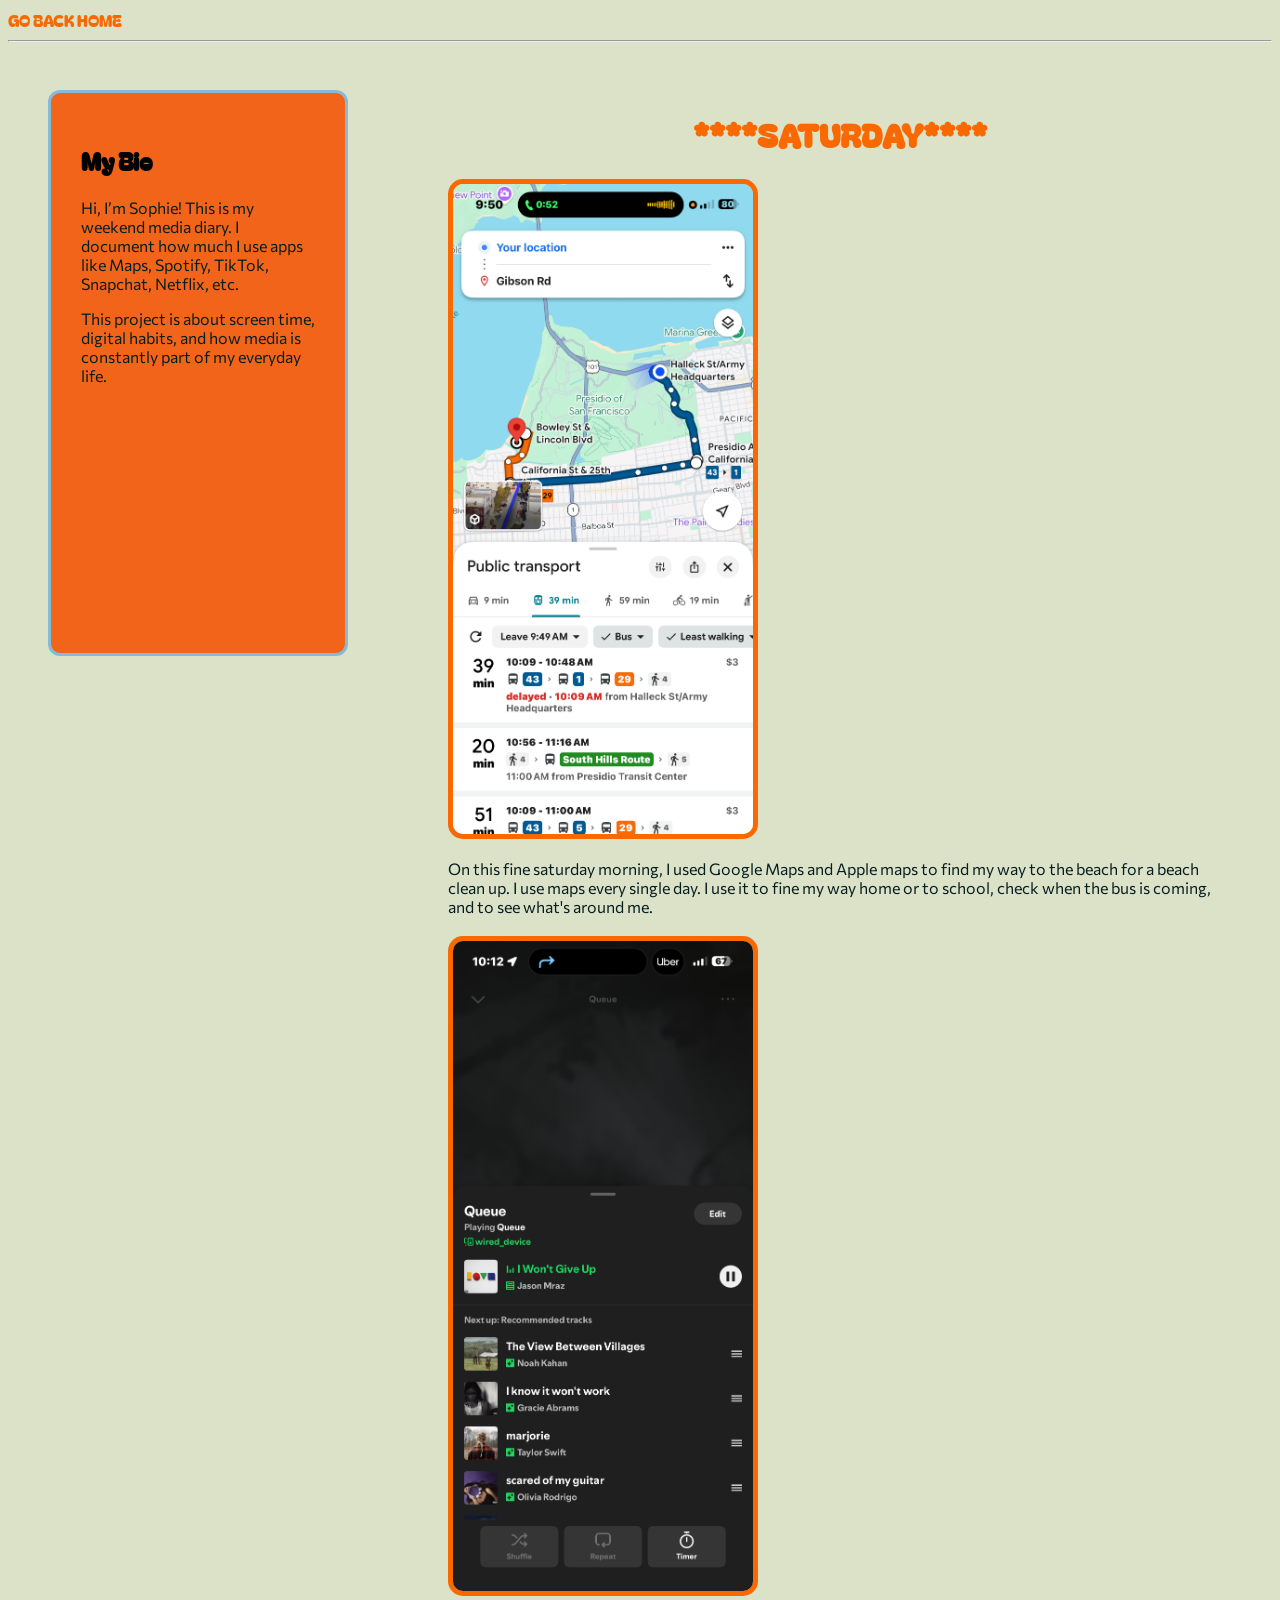
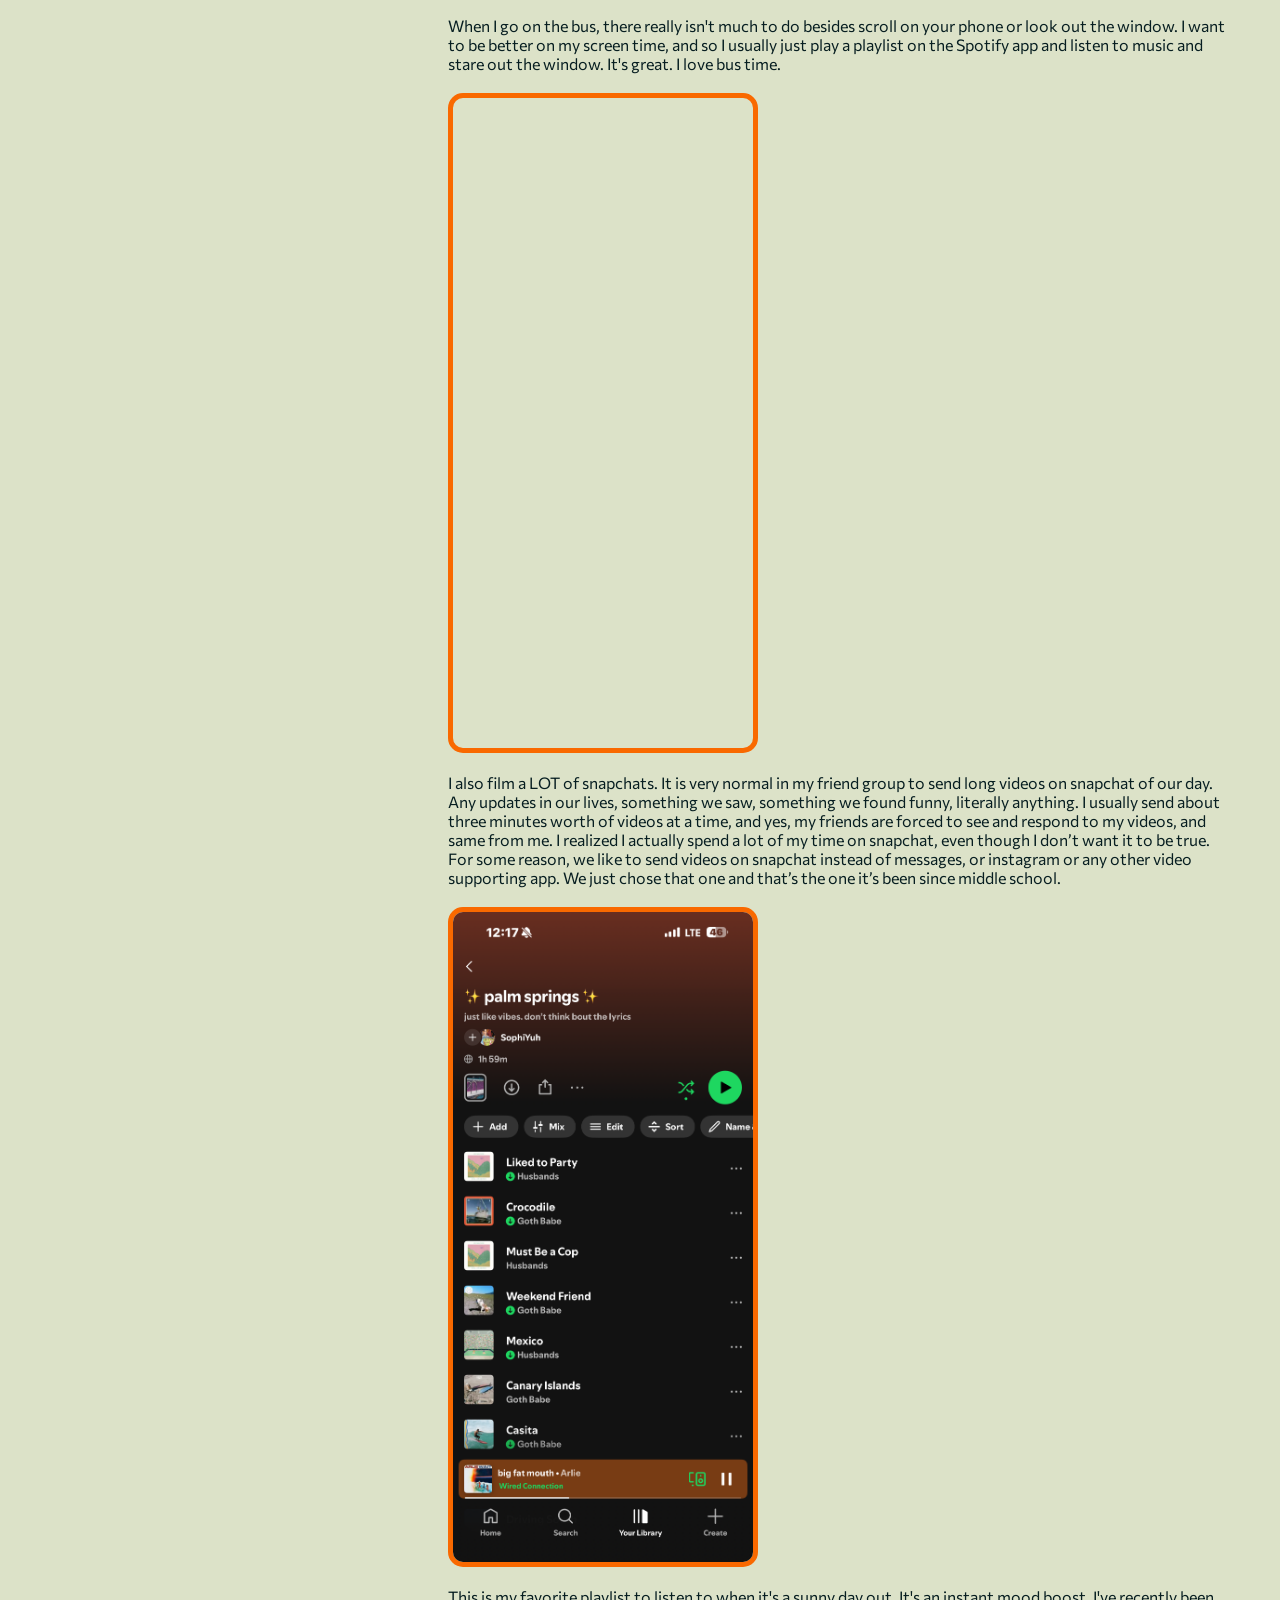
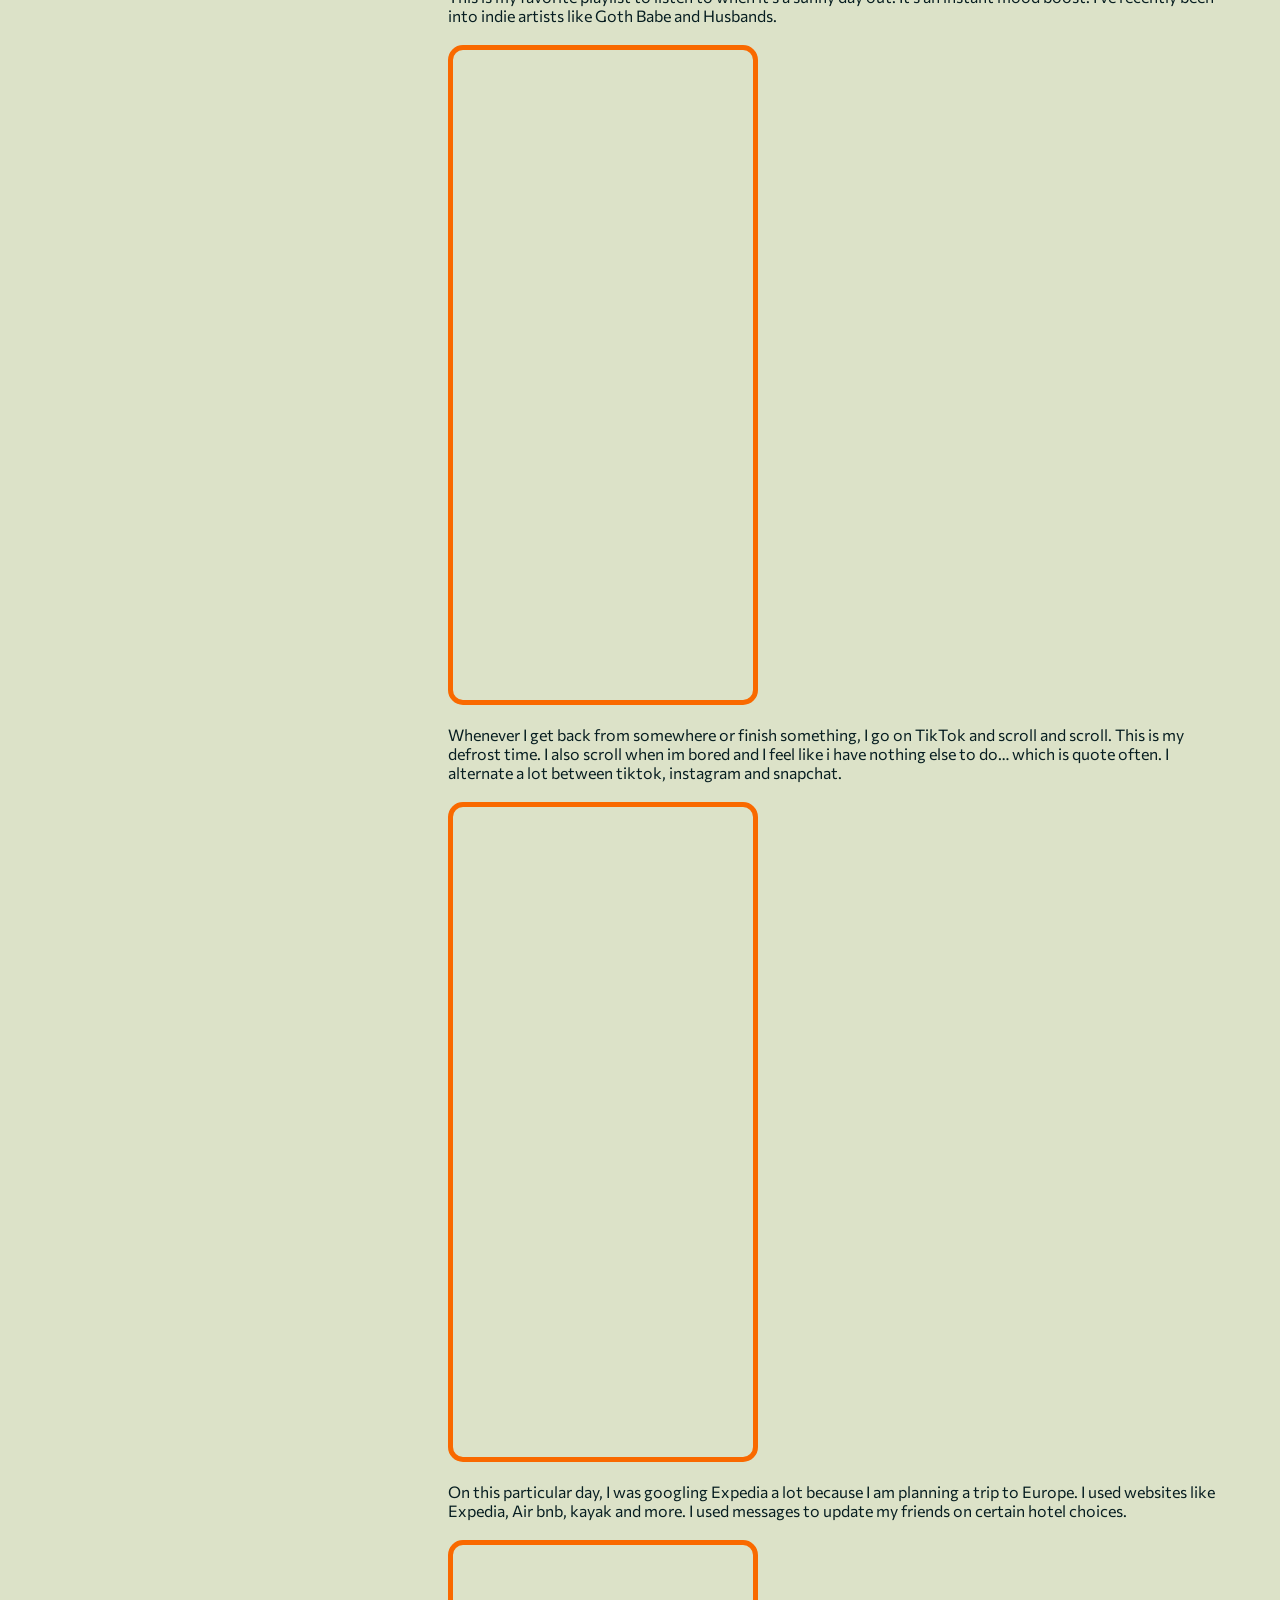
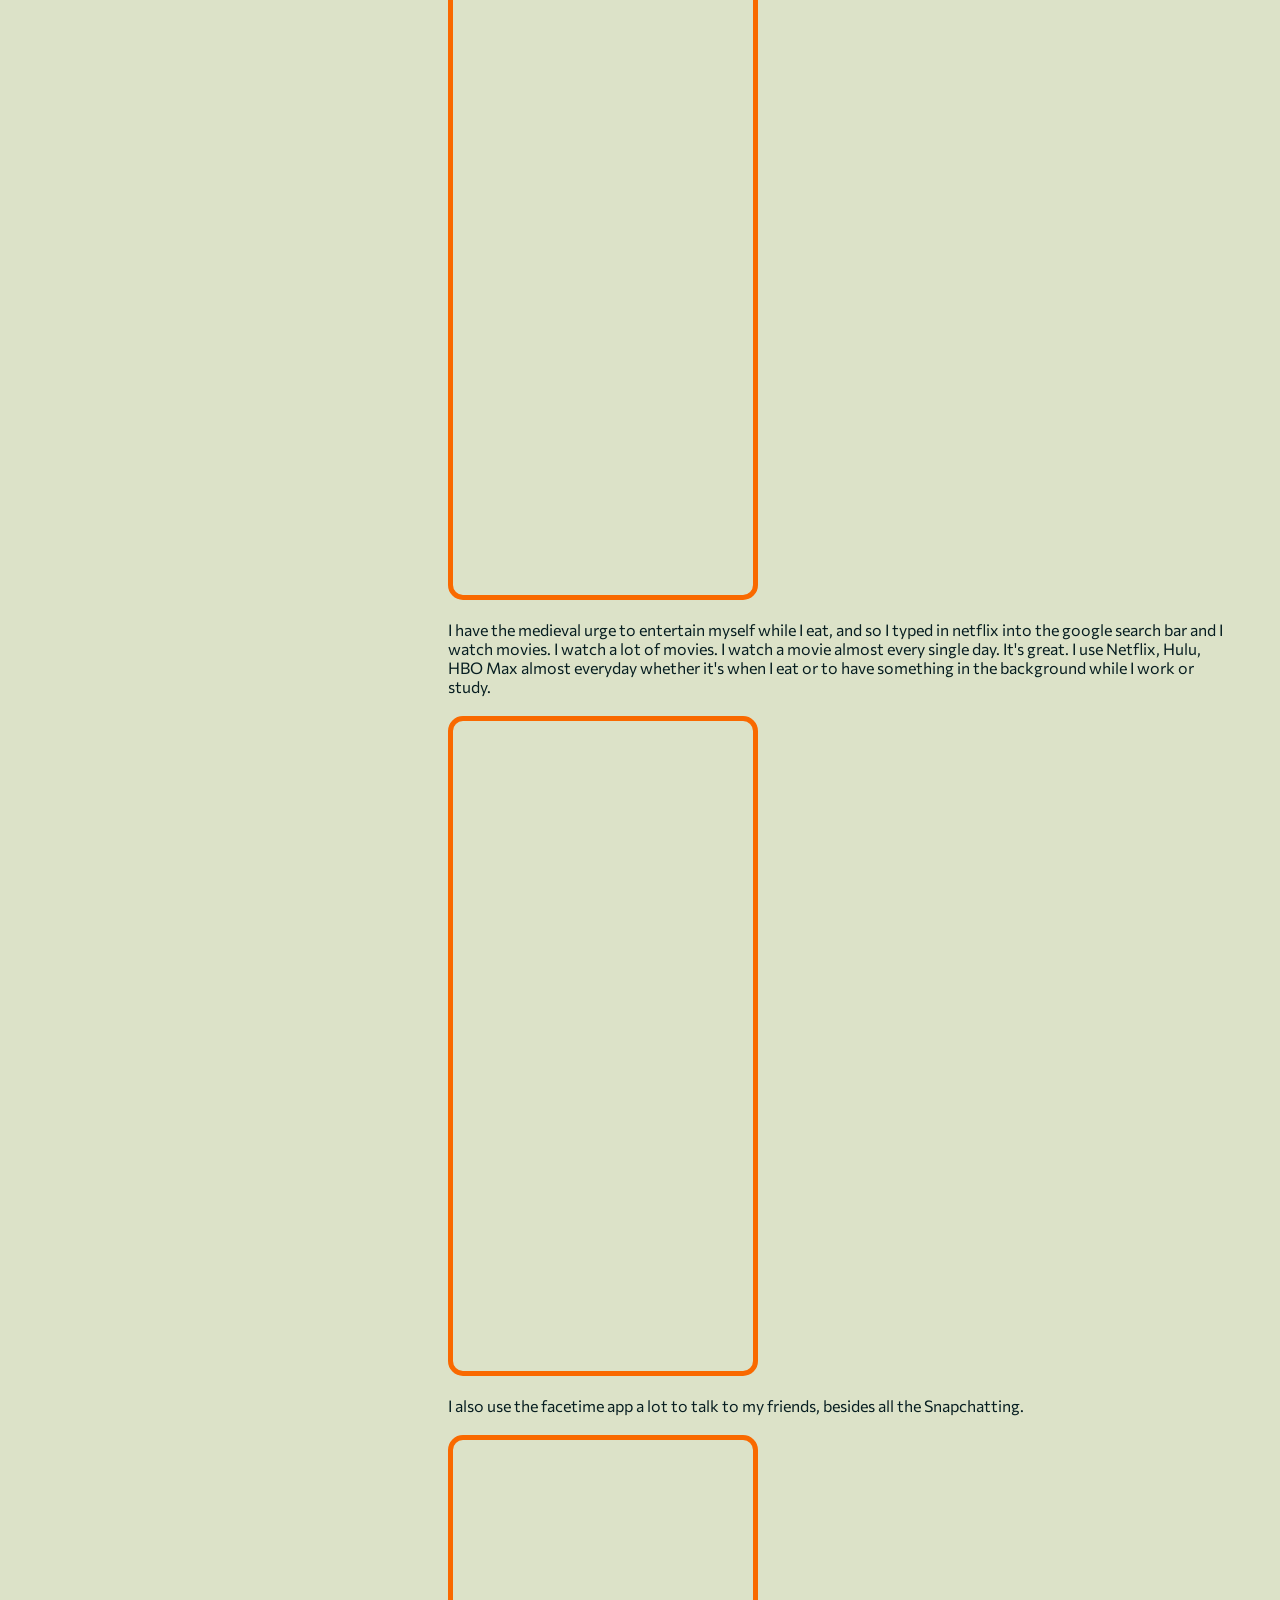
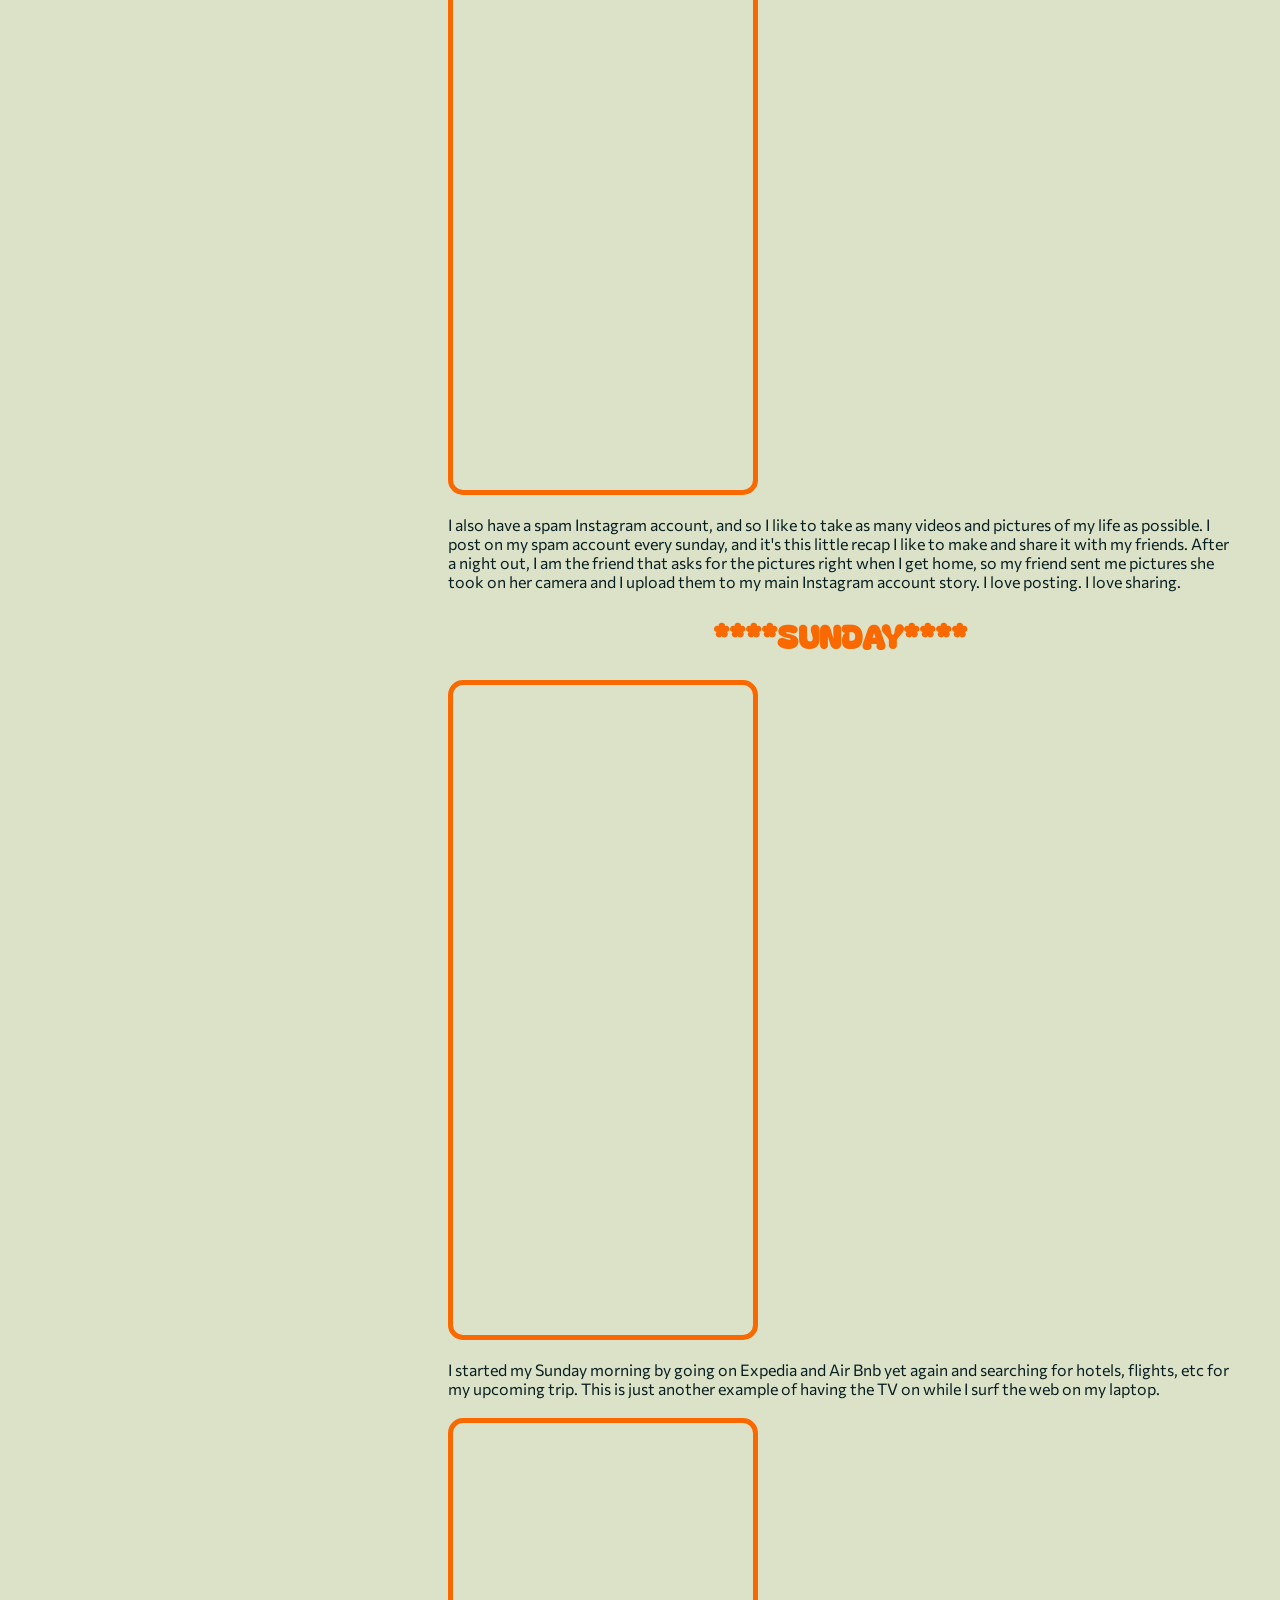
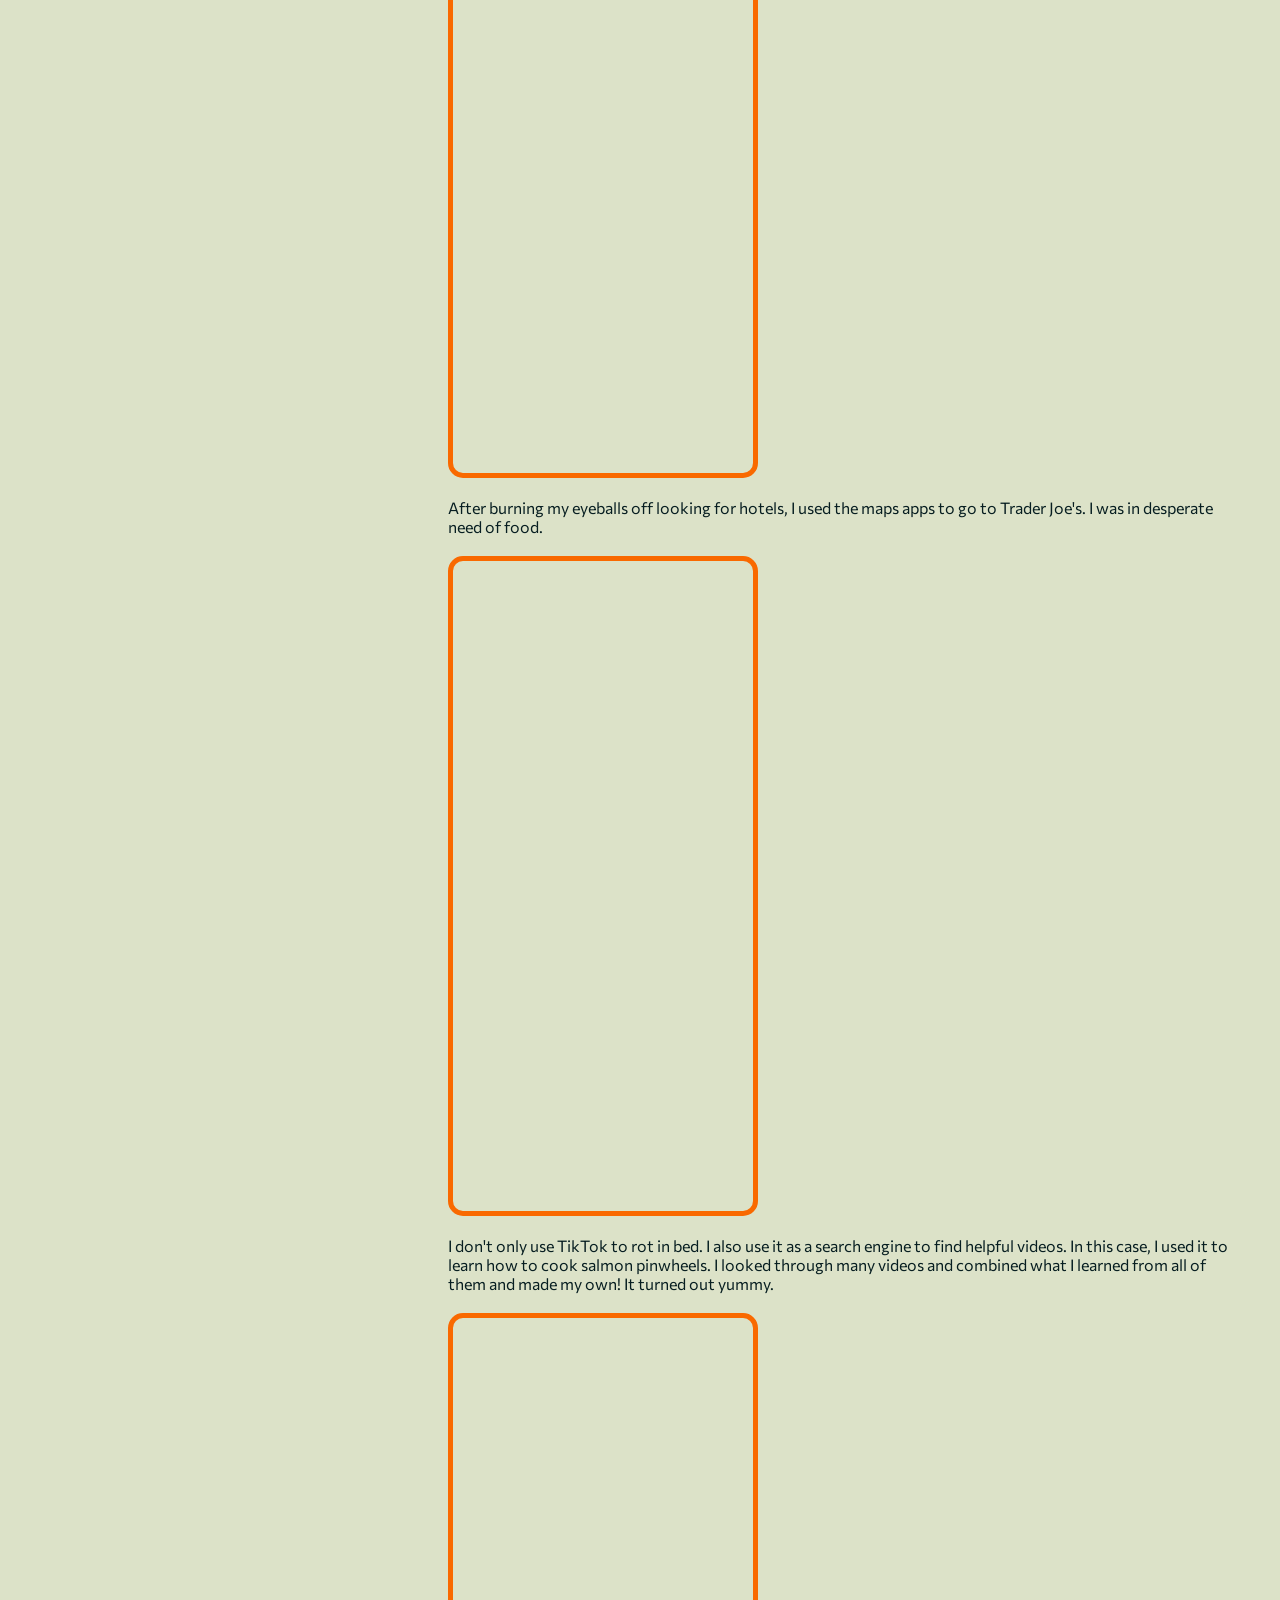
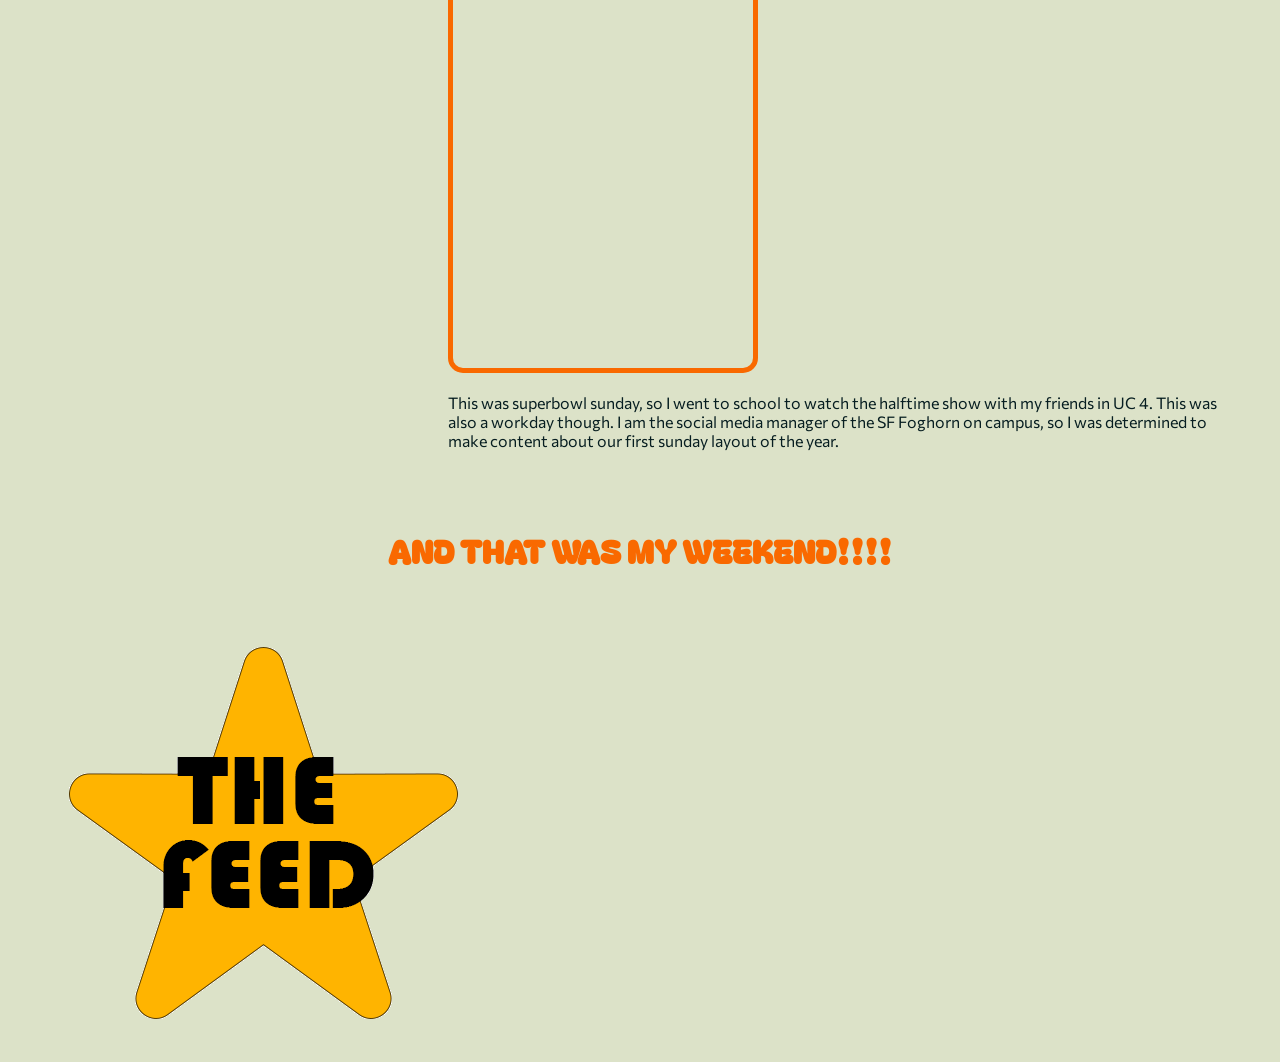
==== thefeed/thefeed.html @ f96c145b "idk" ====
<!doctype html>

<html lang="en">

<head>
    
    <meta charset="UTF-8">
    
    <title>My Feed</title>
    <link rel="stylesheet" href="css/feed.css">

        <link rel="preconnect" href="https://fonts.googleapis.com">
        <link rel="preconnect" href="https://fonts.gstatic.com" crossorigin>
        <link href="https://fonts.googleapis.com/css2?family=Commissioner:wght@100..900&display=swap" rel="stylesheet">

        <link rel="preconnect" href="https://fonts.googleapis.com">
<link rel="preconnect" href="https://fonts.gstatic.com" crossorigin>
<link href="https://fonts.googleapis.com/css2?family=Bagel+Fat+One&family=Commissioner:wght@100..900&display=swap" rel="stylesheet">
  
</head>

<body>

<nav>
    <a href="../index.html">GO BACK HOME</a>
</nav>
    <hr/>

<div class="page-layout">
      <!-- LEFT COLUMN: BIO BOX -->
  <aside class="bio-box">
    <h2>My Bio</h2>
    <p>
      Hi, I’m Sophie!  
      This is my weekend media diary. I document how much I use apps like
      Maps, Spotify, TikTok, Snapchat, Netflix, etc.
    </p>

    <p>
      This project is about screen time, digital habits, and how media is
      constantly part of my everyday life.
    </p>
  </aside>

    <!-- RIGHT COLUMN: FEED -->
  <main class="feed">

            <h1>****SATURDAY****</h1>


            <img src="img/google_maps.PNG" alt="a screenshot of the google mpas app and my location">
            <p>On this fine saturday morning, I used Google Maps and Apple maps to find my way to the beach for a beach clean up. I use maps every single day. I use it to fine my way home or to school, check when the bus is coming, and to see what's around me.</p>



            <img src="img/spotify_queue.PNG" alt="screenshot of the queue of songs I listened to on the bus">
            <p> When I go on the bus, there really isn't much to do besides scroll on your phone or look out the window. I want to be better on my screen time, and so I usually just play a playlist on the Spotify app and listen to music and stare out the window. It's great. I love bus time.</p>
  


            <video autoplay muted loop playsinline>
            <source src="img/snaping_people.mp4" type="video/mp4">
            </video>

            <p> I also film a LOT of snapchats. It is very normal in my friend group to send long videos on snapchat of our day. Any updates in our lives, something we saw, something we found funny, literally anything. I usually send about three minutes worth of videos at a time, and yes, my friends are forced to see and respond to my videos, and same from me. I realized I actually spend a lot of my time on snapchat, even though I don’t want it to be true. For some reason, we like to send videos on snapchat instead of messages, or instagram or any other video supporting app. We just chose that one and that’s the one it’s been since middle school. </p>



            <img src="img/my_fav_playlist.png" alt="a screenshot of my palm springs spotify playlist">
            <p>This is my favorite playlist to listen to when it's a sunny day out. It's an instant mood boost. I've recently been into indie artists like Goth Babe and Husbands. </p>



            <video autoplay muted loop playsinline>
            <source src="img/scrolling_tiktok.mp4" type="video/mp4">
            </video>
            <p> Whenever I get back from somewhere or finish something, I go on TikTok and scroll and scroll. This is my defrost time. I also scroll when im bored and I feel like i have nothing else to do… which is quote often. I alternate a lot between tiktok, instagram and snapchat. </p>



            <video autoplay muted loop playsinline>
            <source src="img/type_expedia.mp4" type="video/mp4">
            </video>
            <p> On this particular day, I was googling Expedia a lot because I am planning a trip to Europe. I used websites like Expedia, Air bnb, kayak and more. I used messages to update my friends on certain hotel choices. </p>



            <video autoplay muted loop playsinline>
            <source src="img/netflix_eating.mp4" type="video/mp4">
            </video>

            <p> I have the medieval urge to entertain myself while I eat, and so I typed in netflix into the google search bar and I watch movies. I watch a lot of movies. I watch a movie almost every single day. It's great. I use Netflix, Hulu, HBO Max almost everyday whether it's when I eat or to have something in the background while I work or study.</p>
 


            <video autoplay muted loop playsinline>
            <source src="img/sanchita_waving.mp4" type="video/mp4">
            </video>
            <p> I also use the facetime app a lot to talk to my friends, besides all the Snapchatting.</p>

            <video autoplay muted loop playsinline>
            <source src="img/goin_through_pics_night.mp4" type="video/mp4">
            </video>
            <p>I also have a spam Instagram account, and so I like to take as many videos and pictures of my life as possible. I post on my spam account every sunday, and it's this little recap I like to make and share it with my friends. 
            After a night out, I am the friend that asks for the pictures right when I get home, so my friend sent me pictures she took on her camera and I upload them to my main Instagram account story. I love posting. I love sharing. </p>


        <h1>****SUNDAY****</h1>
    

    <video autoplay muted loop playsinline>
    <source src="img/airbnb_searching.mp4" type="video/mp4">
    </video>
        <p>I started my Sunday morning by going on Expedia and Air Bnb yet again and searching for hotels, flights, etc for my upcoming trip. This is just another example of having the TV on while I surf the web on my laptop. </p>
  


    <video autoplay muted loop playsinline>
    <source src="img/maps_traderjoes.mp4" type="video/mp4">
    </video>
        <p> After burning my eyeballs off looking for hotels, I used the maps apps to go to Trader Joe's. I was in desperate need of food. </p>



    <video autoplay muted loop playsinline>
    <source src="img/salmon_recipe.mp4" type="video/mp4">
    </video>
        <p> I don't only use TikTok to rot in bed. I also use it as a search engine to find helpful videos. In this case, I used it to learn how to cook salmon pinwheels. I looked through many videos and combined what I learned from all of them and made my own! It turned out yummy. </p>
  


    <video autoplay muted loop playsinline>
    <source src="img/foghorn_content.mp4" type="video/mp4">
    </video>
        <p> This was superbowl sunday, so I went to school to watch the halftime show with my friends in UC 4. This was also a workday though. I am the social media manager of the SF Foghorn on campus, so I was determined to make content about our first sunday layout of the year. </p>

  </main>

</div>


    <h1>
    AND THAT WAS MY WEEKEND!!!!
    </h1>

 <div class="container">
    <a href ="../index.html">
    <img id="animatedgif" src="../img/star-ezgif.com-crop.gif" alt="star gif">
    </a>
</div>

</body>
                   
</html>
---- thefeed/css/feed.css ----
body{
  font-family: "Commissioner", sans-serif;
  font-optical-sizing: auto;
  font-weight: 400;
  font-style: normal;
  font-variation-settings:
    "slnt" 0,
    "FLAR" 0,
    "VOLM" 0;

  font-family: "Bagel Fat One", system-ui;
  font-weight: 400;
  font-style: normal;

  background-color: #DCE2C8
}

p{
  font-family: "Commissioner", sans-serif;
  font-optical-sizing: auto;
  font-weight: 400;
  font-style: normal;
  font-variation-settings:
    "slnt" 0,
    "FLAR" 0,
    "VOLM" 0;  
  color: #071E21
  
}

h1 {
    color: #F96900;
}

nav a{
    color:#F96900;
    text-decoration: none;
}

img{
    width: 300px;
    height: 550px;
}

video{
  width: 300px;
  height: 433px;
}

h1{
  text-align: center;
}

#animatedgif{
  width: 481px;
  height: 459px;
  display: flex;
  justify-content: center;
  align-items: center;

}

.page-layout{
  display: grid;
  justify-content: end;
  grid-template-columns: 300px 1fr;
  gap: 100px;
  padding:40px;
}

.bio-box{
  position: sticky
  top: 40px;
  height: 500px;
  background: #f26419;
  padding: 30px;
  border-radius:12px;
  border: 3px #86bbd8 solid;
  color: #33658a
  position: relative;
}

.feed img,
.feed video {
  width:300px;
  height: 650px;
  display:block;
  align-items: center;
  justify-content: center;
  margin: 20px 0;
  border: 5px solid #F96900;
  border-radius: 15px;

}
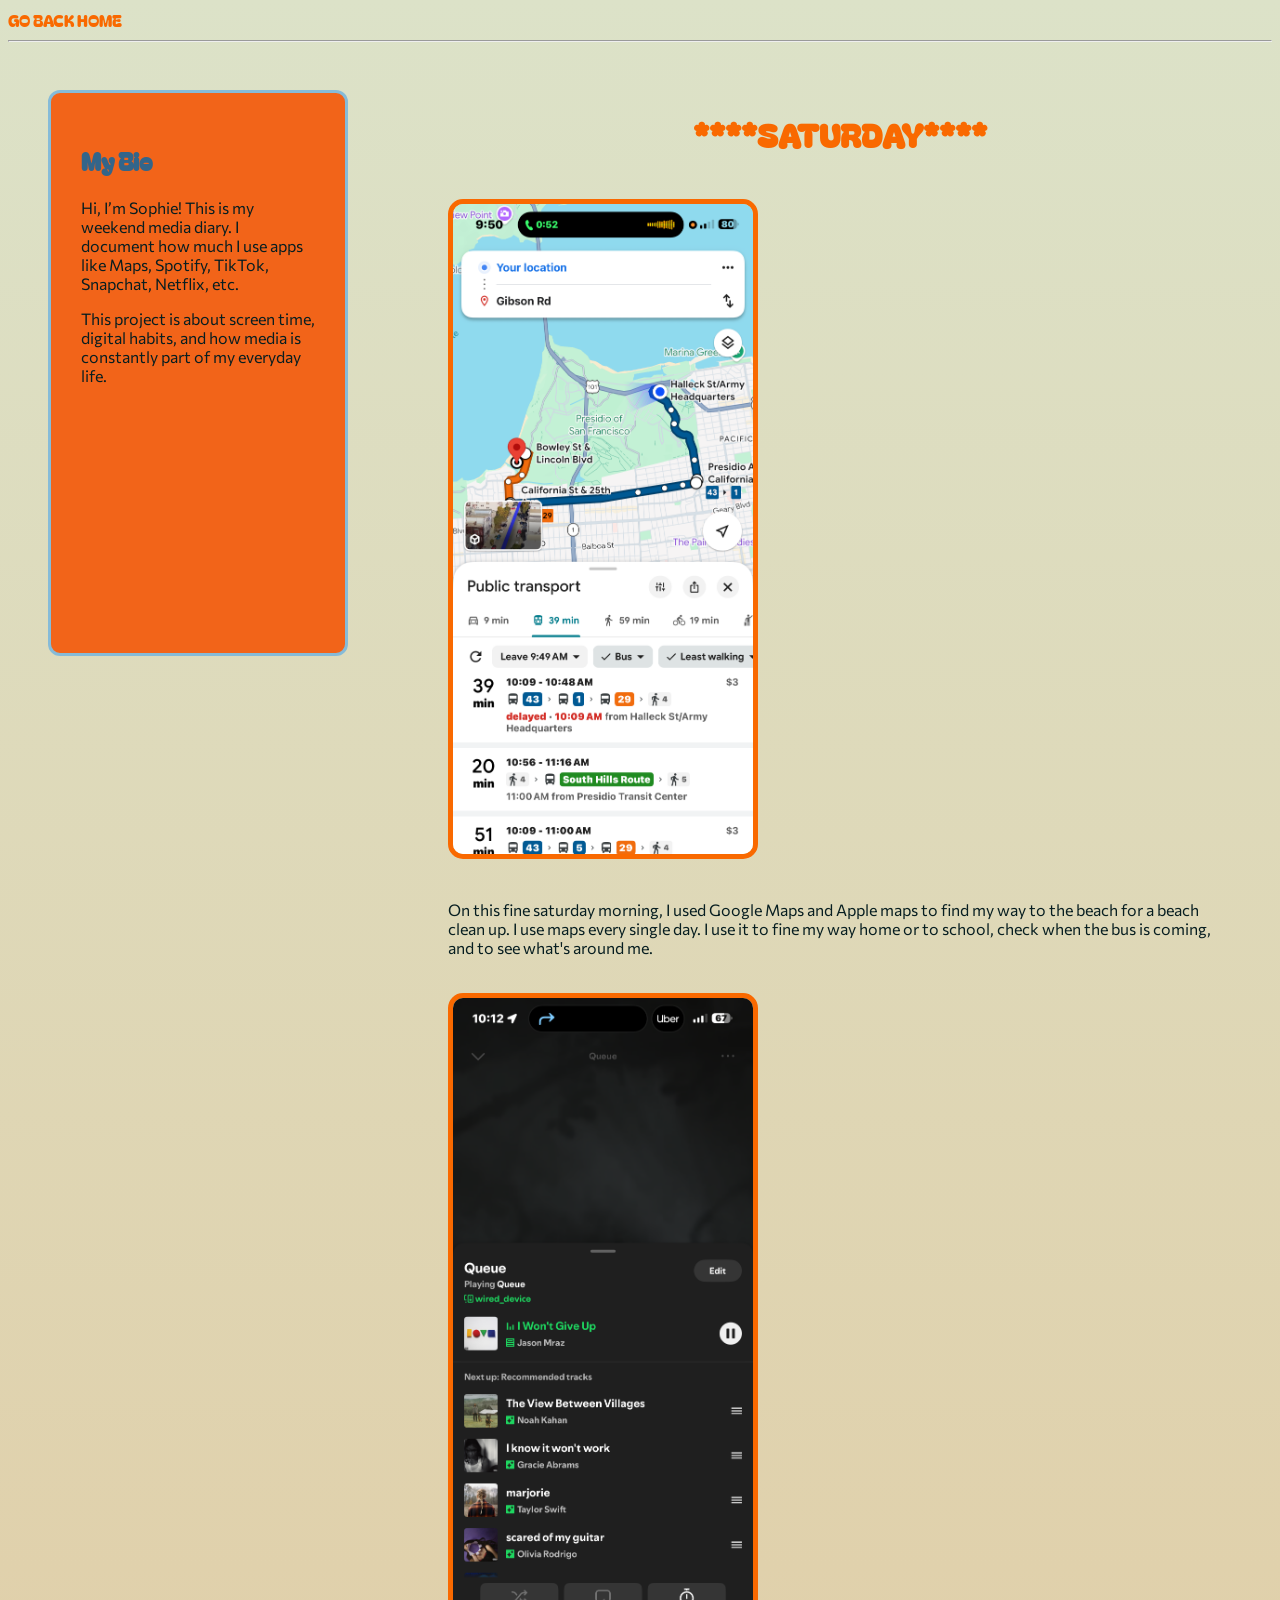
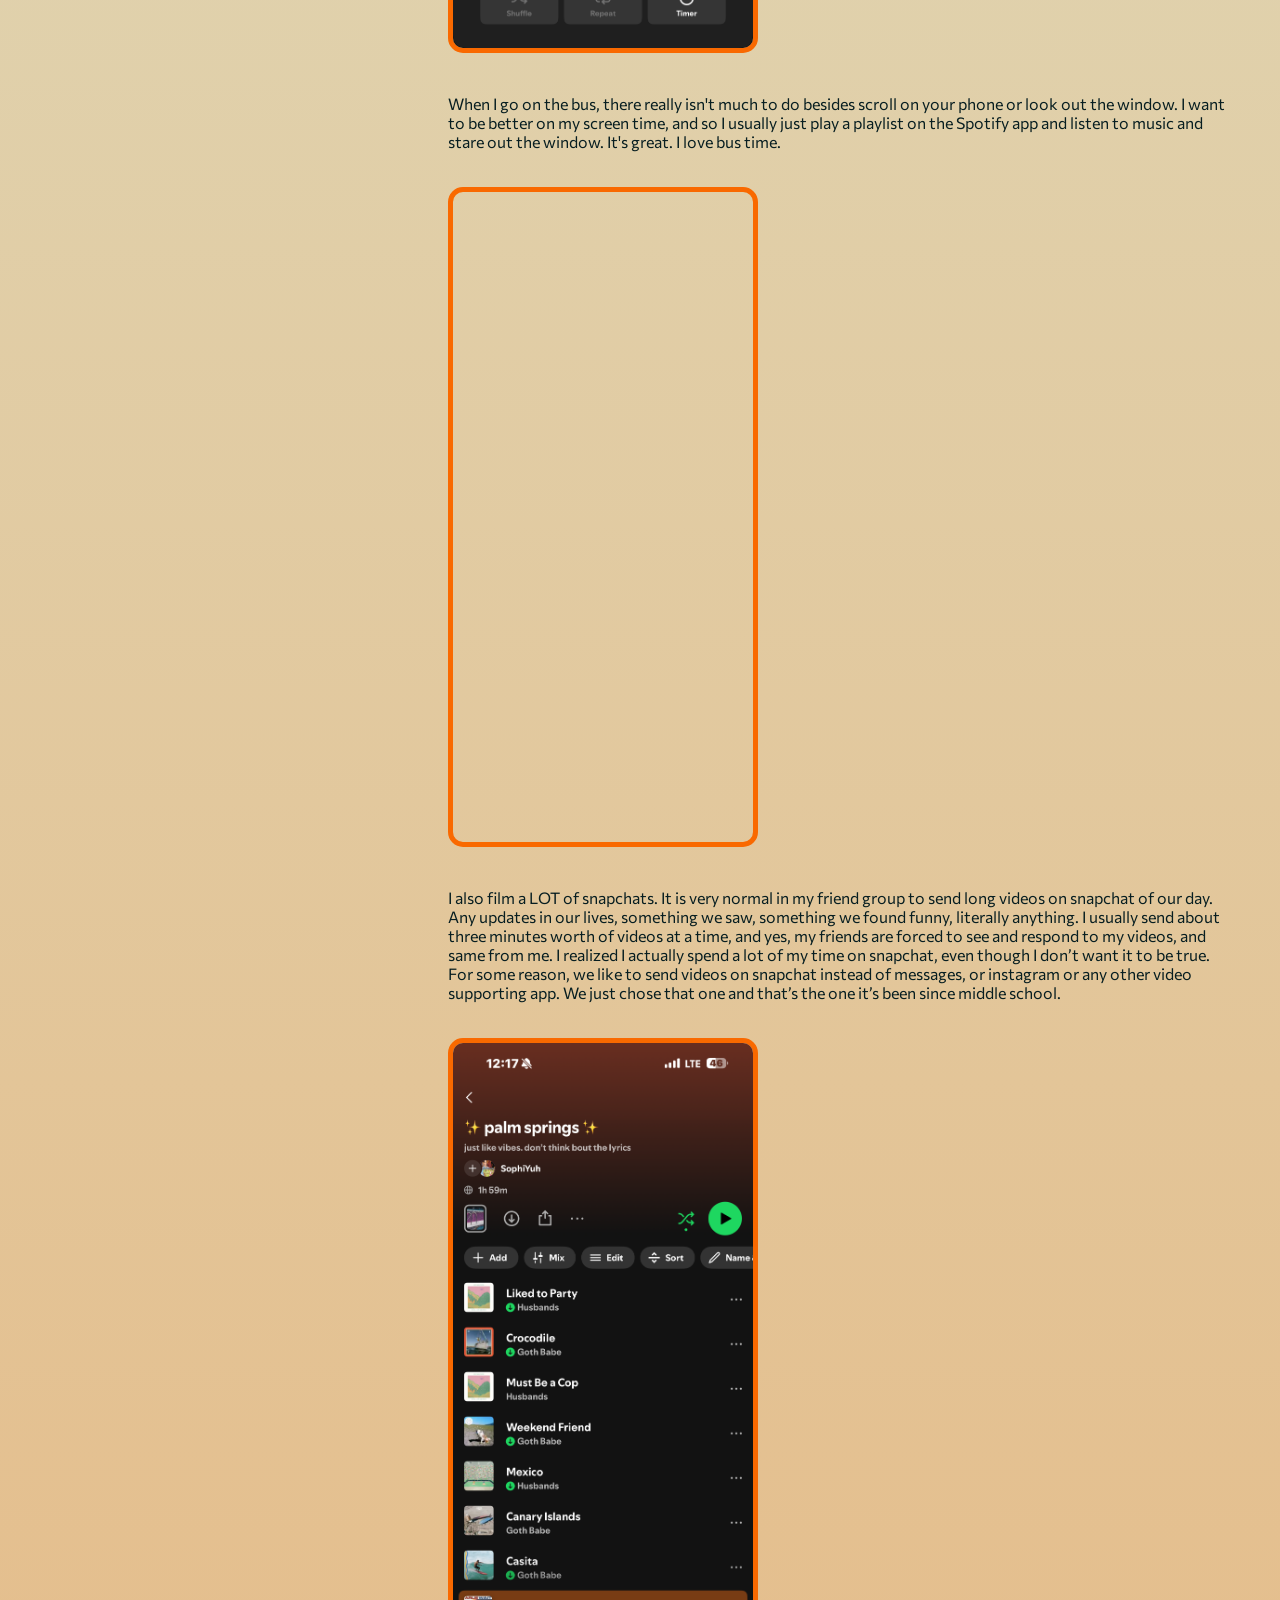
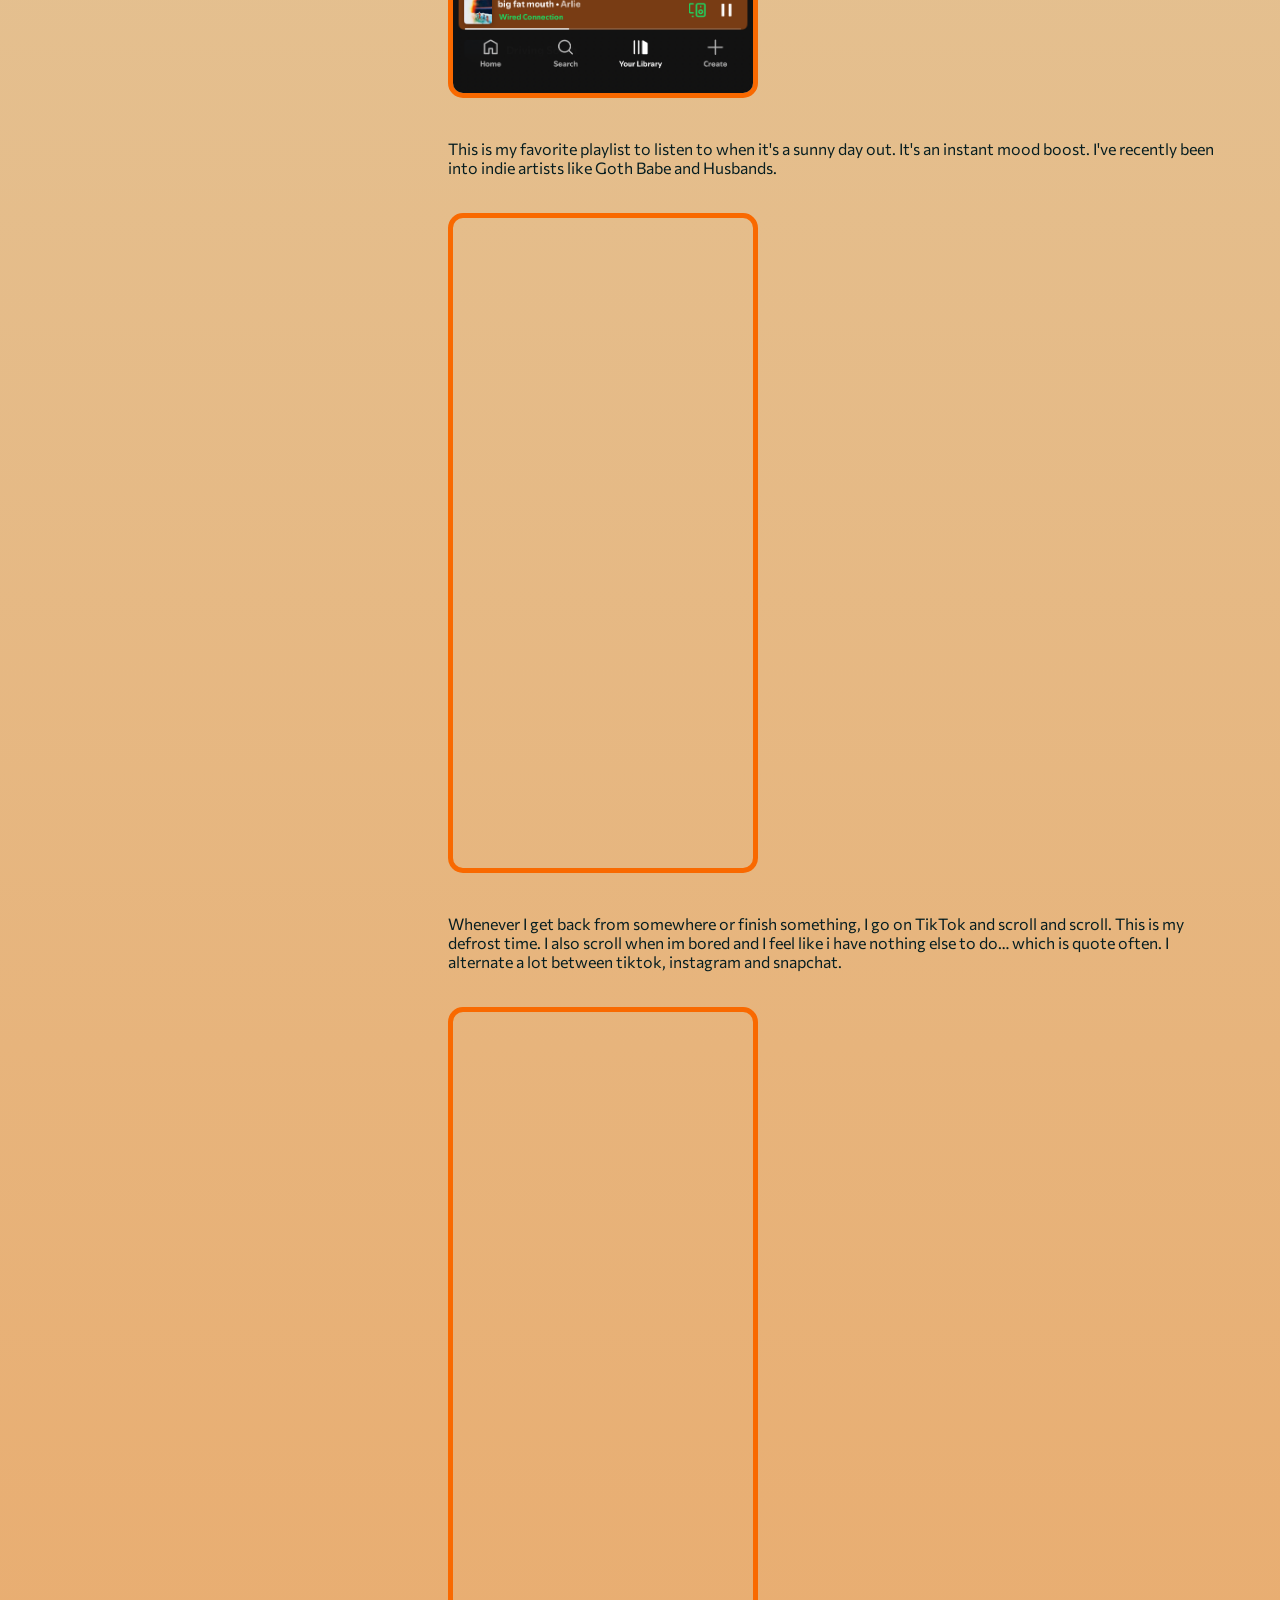
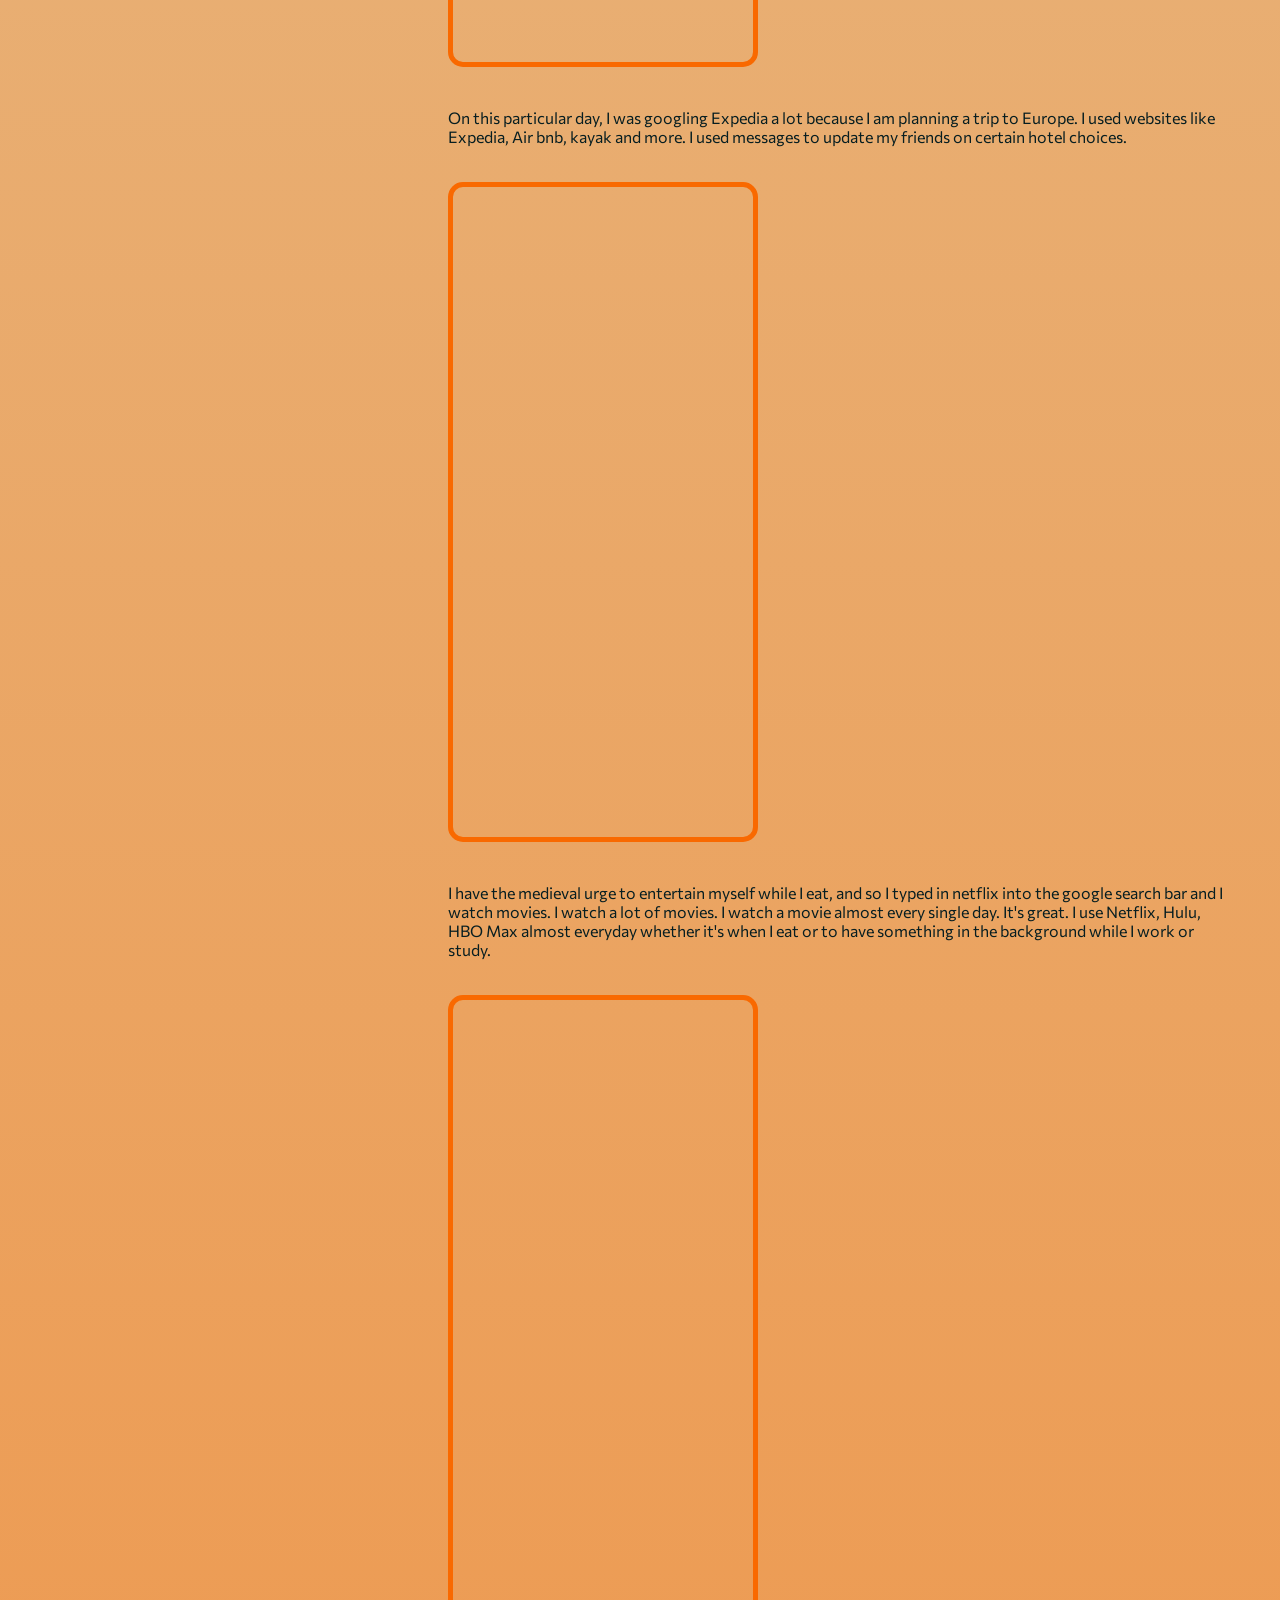
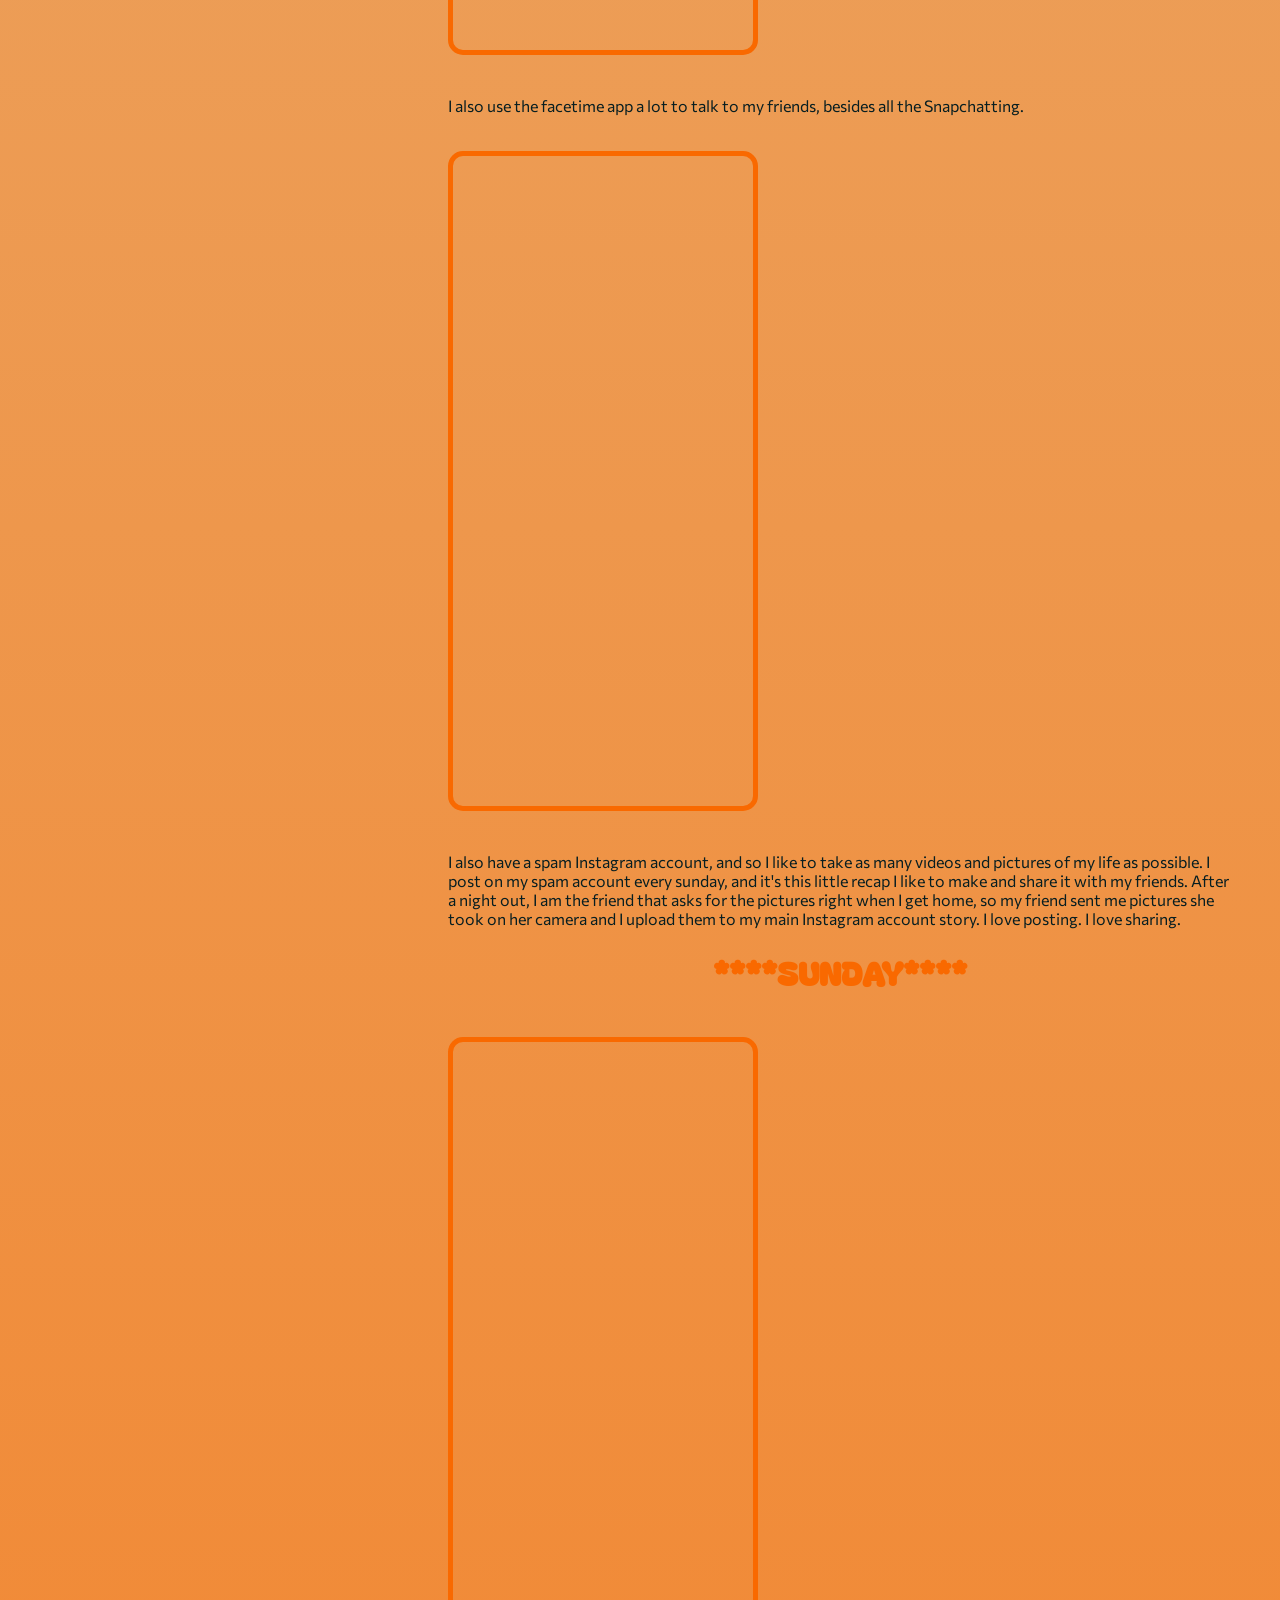
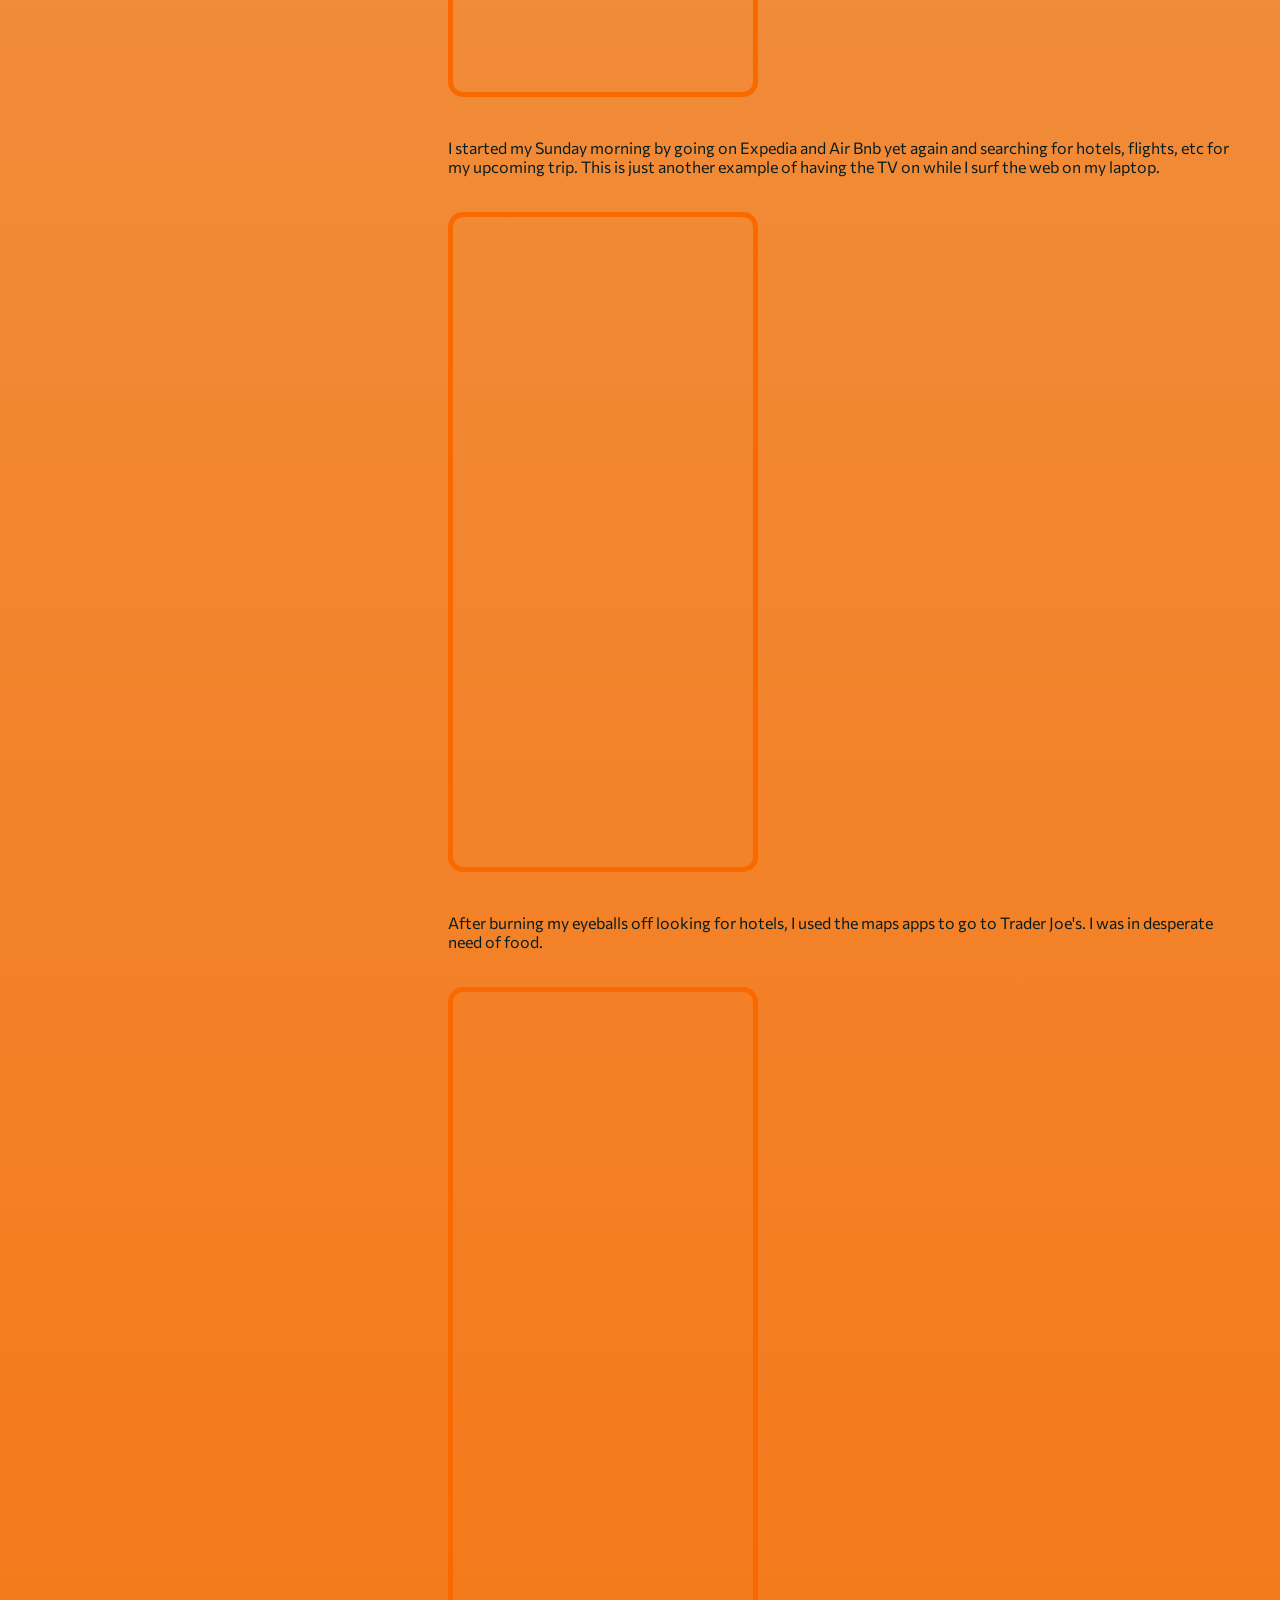
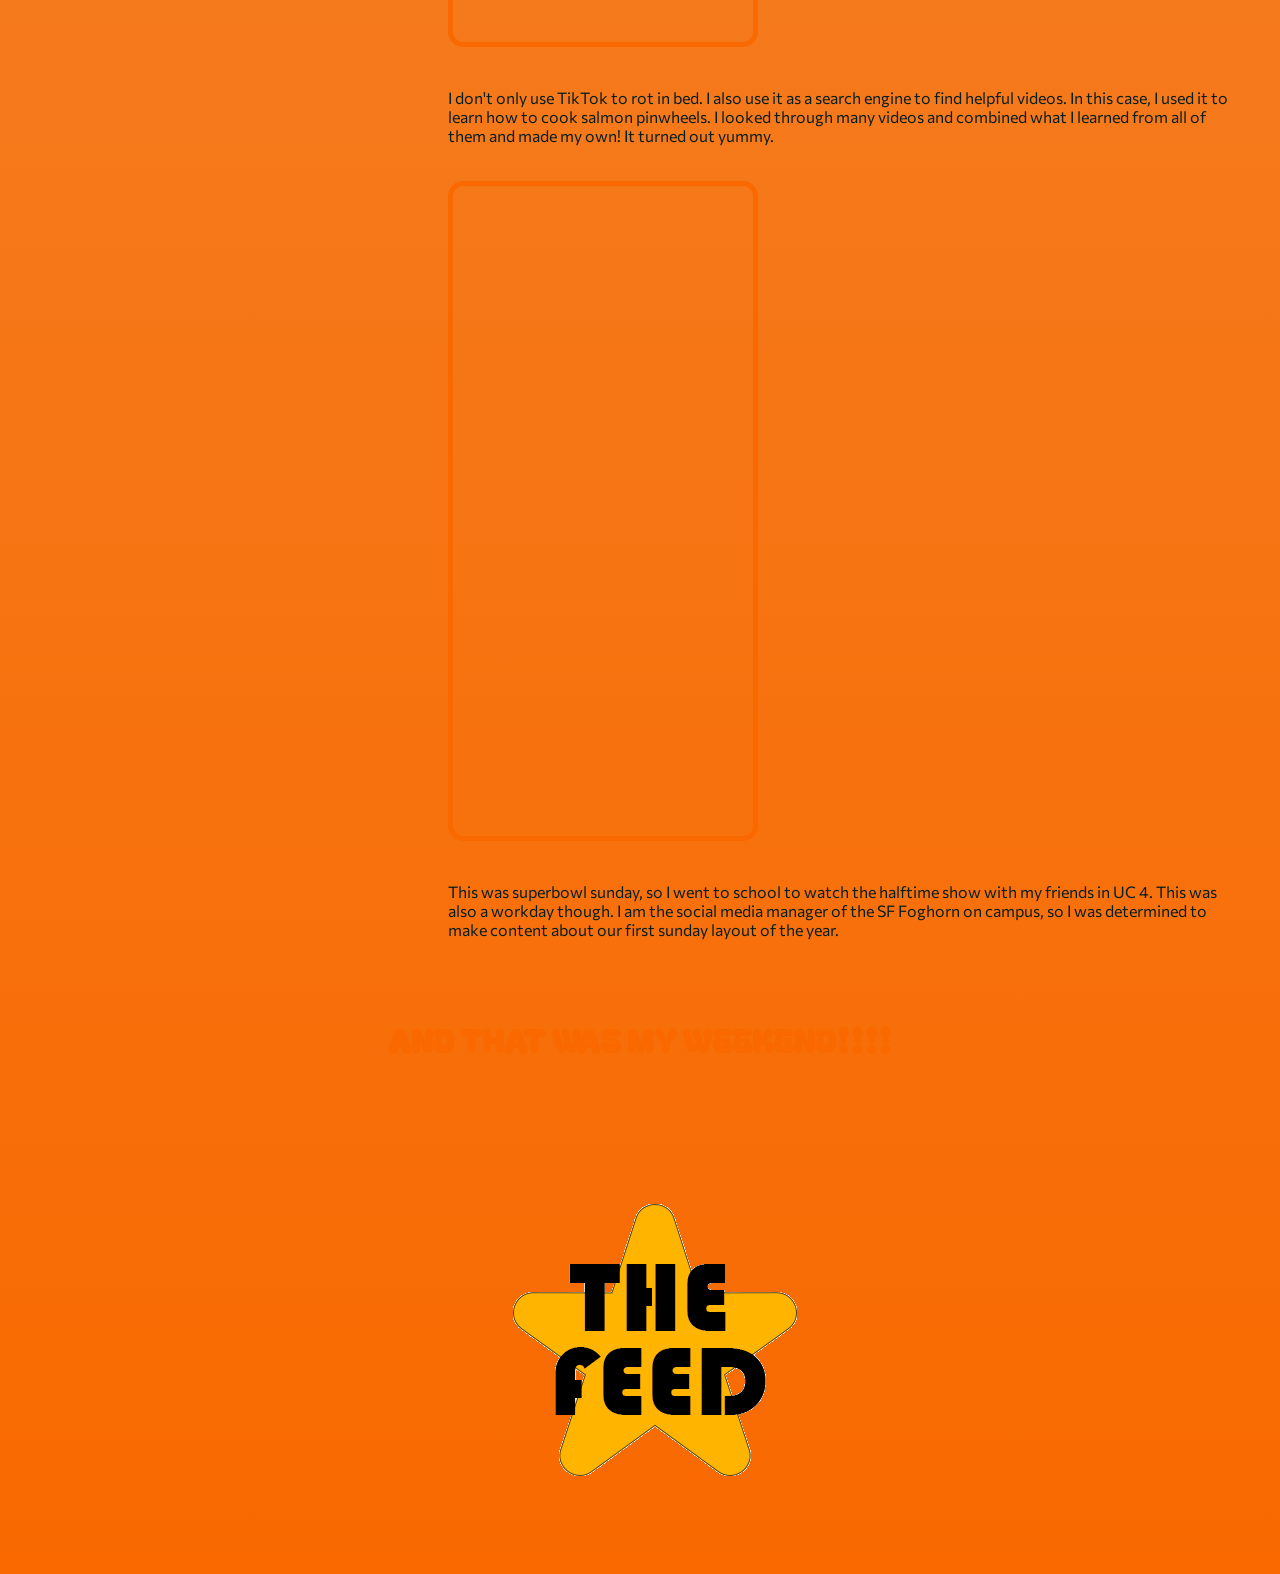
==== commit a28b4ece: "yarrr" ====
--- a/thefeed/thefeed.html
+++ b/thefeed/thefeed.html
@@ -145,7 +145,7 @@
 
  <div class="container">
     <a href ="../index.html">
-    <img id="animatedgif" src="../img/star-ezgif.com-crop.gif" alt="star gif">
+    <img id ="animatedgif" src="../img/star-ezgif.com-crop.gif" alt="star gif">
     </a>
 </div>
 
--- a/thefeed/css/feed.css
+++ b/thefeed/css/feed.css
@@ -12,7 +12,7 @@
   font-weight: 400;
   font-style: normal;
 
-  background-color: #DCE2C8
+  background-image: linear-gradient( #DCE2C8, #F96900);
 }
 
 p{
@@ -51,13 +51,15 @@
   text-align: center;
 }
 
-#animatedgif{
+.container {
+  display: flex;
+  justify-content: center;
+  margin-top: 40px; 
+}
+
+#animatedgif {
   width: 481px;
   height: 459px;
-  display: flex;
-  justify-content: center;
-  align-items: center;
-
 }
 
 .page-layout{
@@ -69,27 +71,26 @@
 }
 
 .bio-box{
-  position: sticky
+  position: sticky;
   top: 40px;
   height: 500px;
   background: #f26419;
   padding: 30px;
   border-radius:12px;
   border: 3px #86bbd8 solid;
-  color: #33658a
-  position: relative;
+  color: #33658a;
 }
+
 
 .feed img,
 .feed video {
   width:300px;
   height: 650px;
-  display:block;
+  text-align: center;
   align-items: center;
   justify-content: center;
   margin: 20px 0;
   border: 5px solid #F96900;
   border-radius: 15px;
-
 }
 
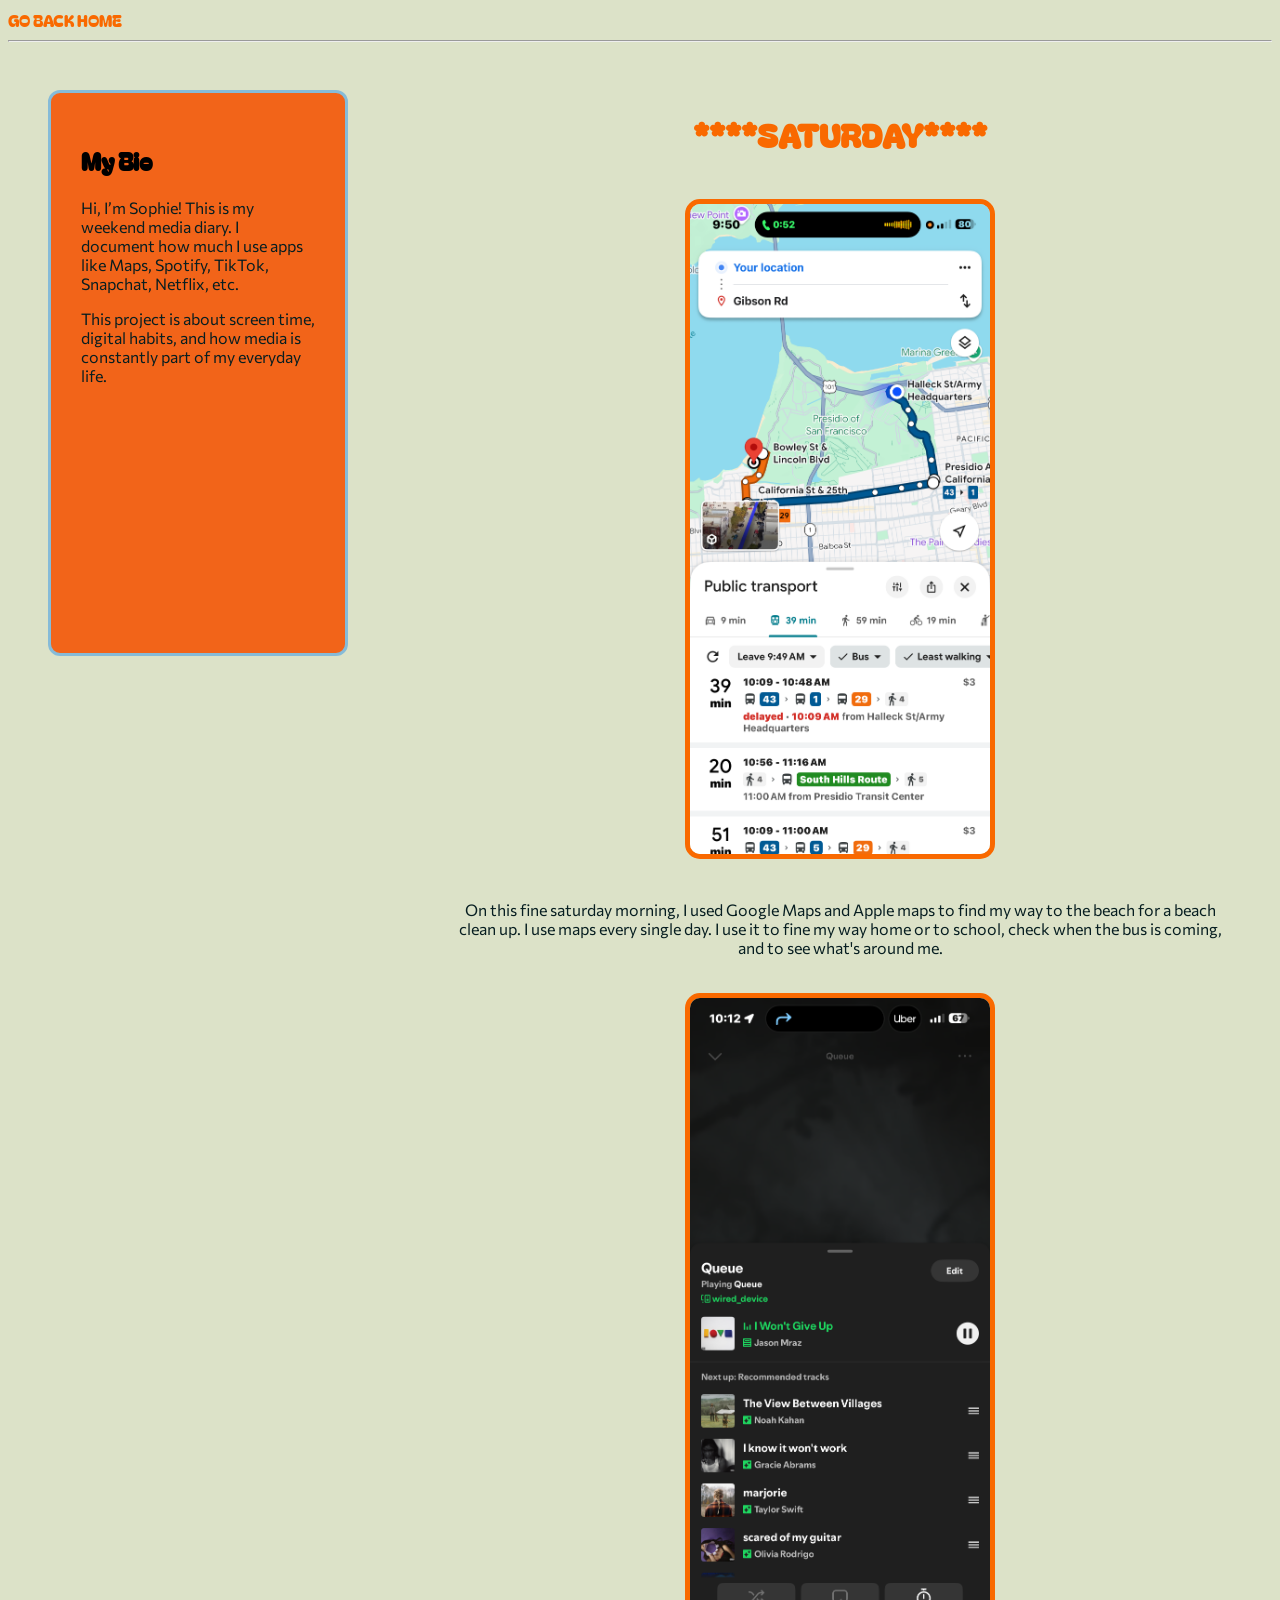
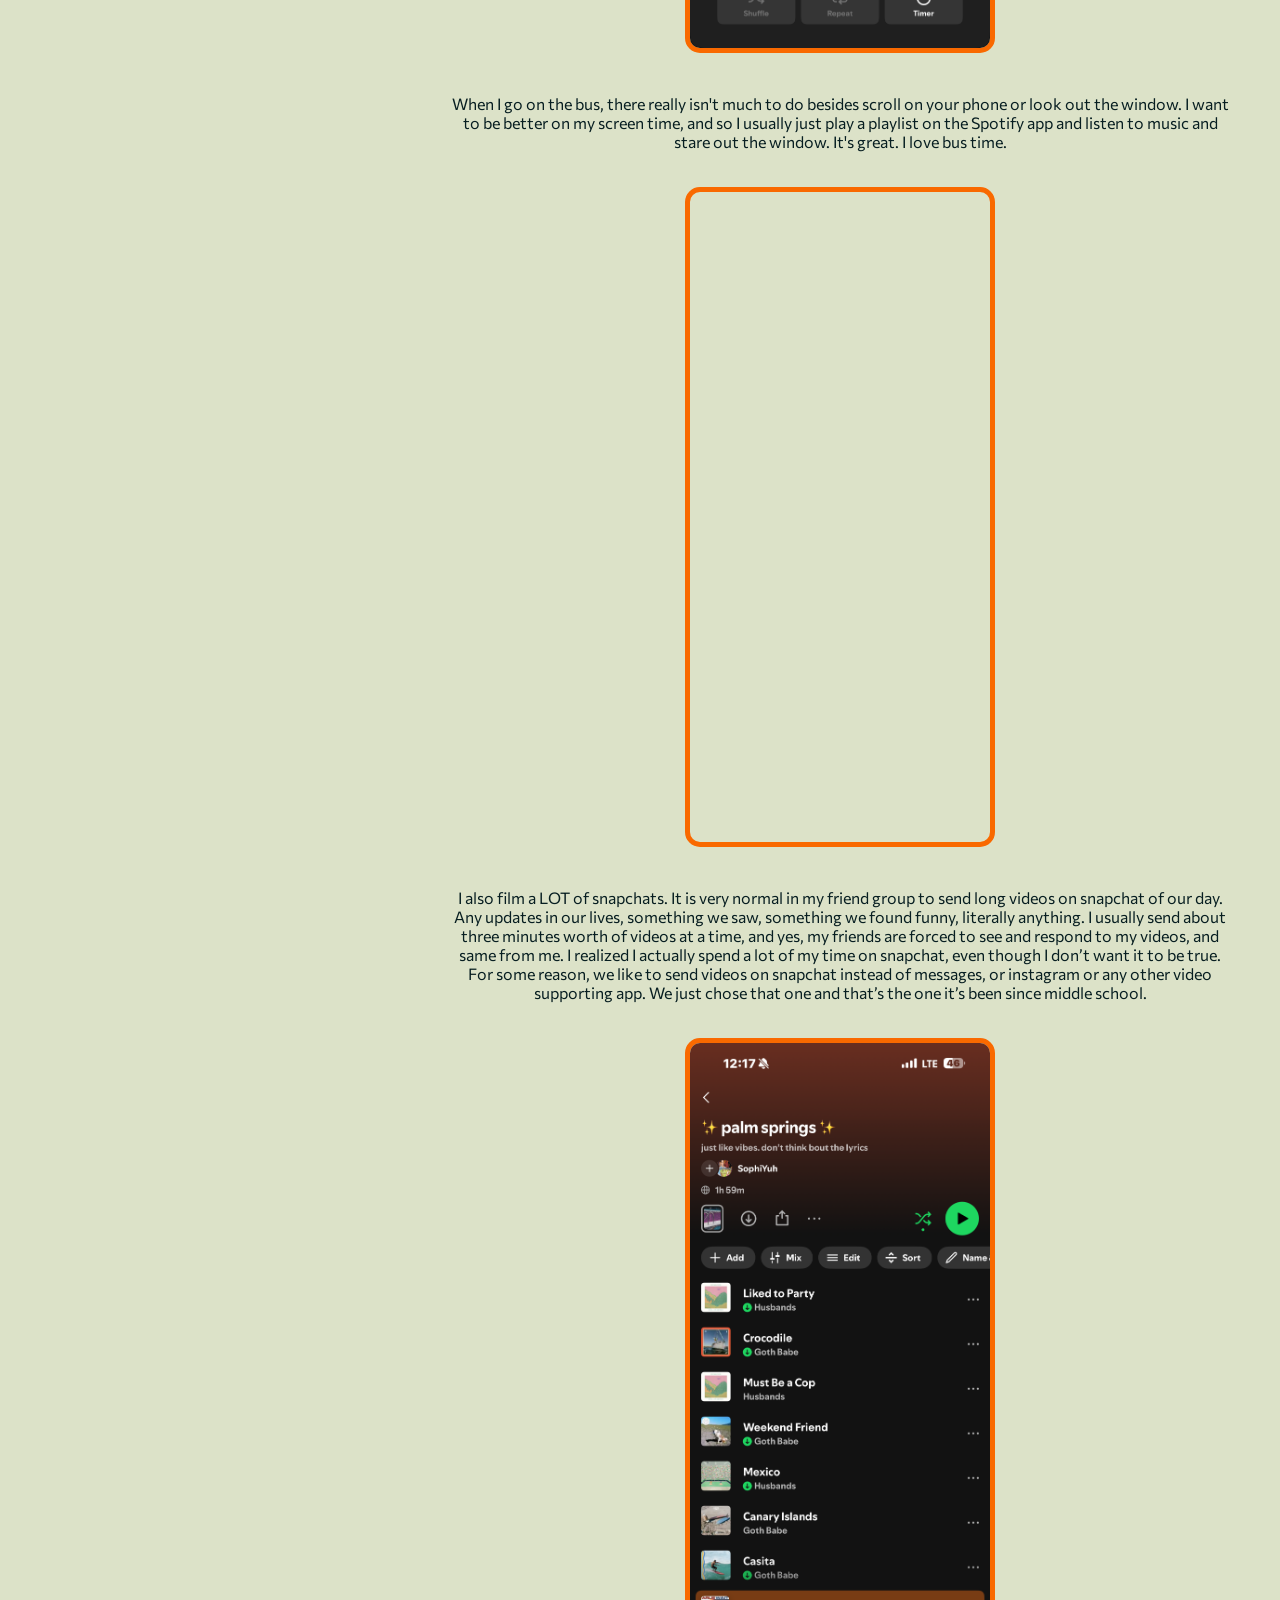
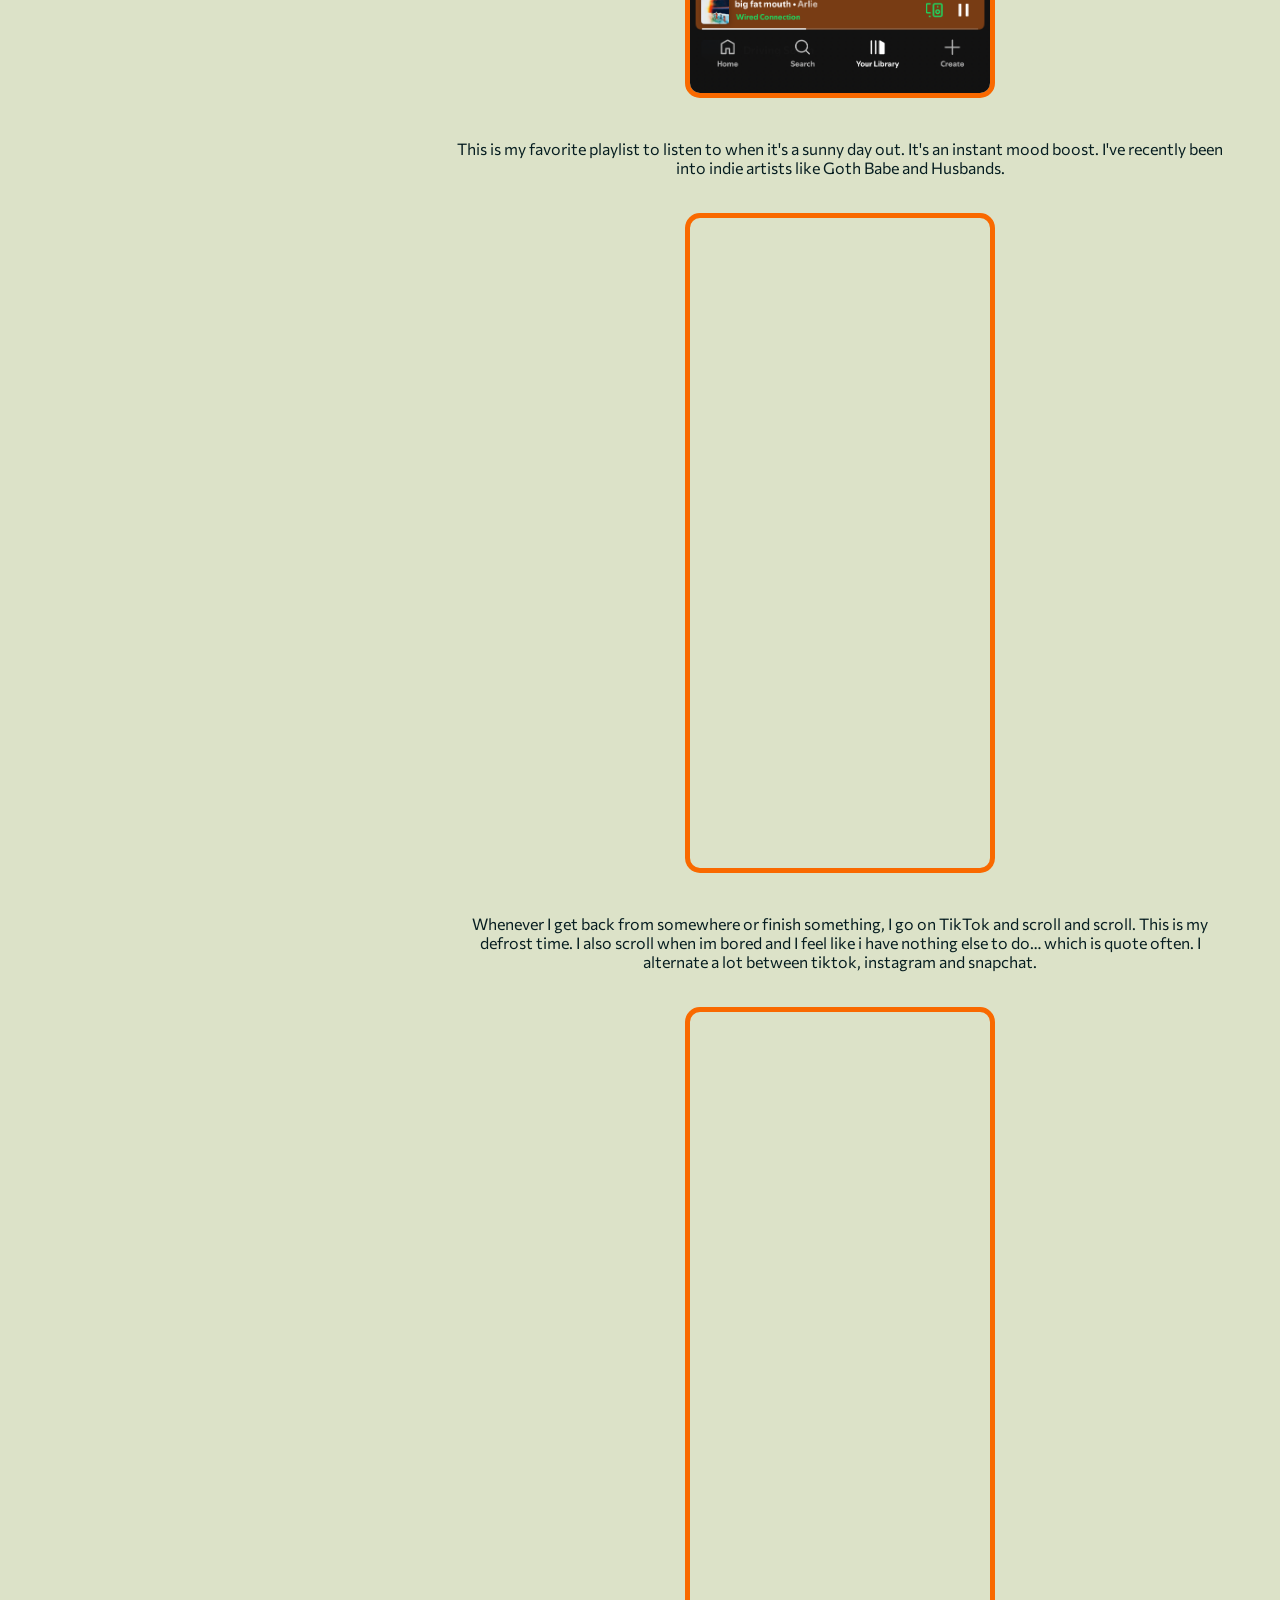
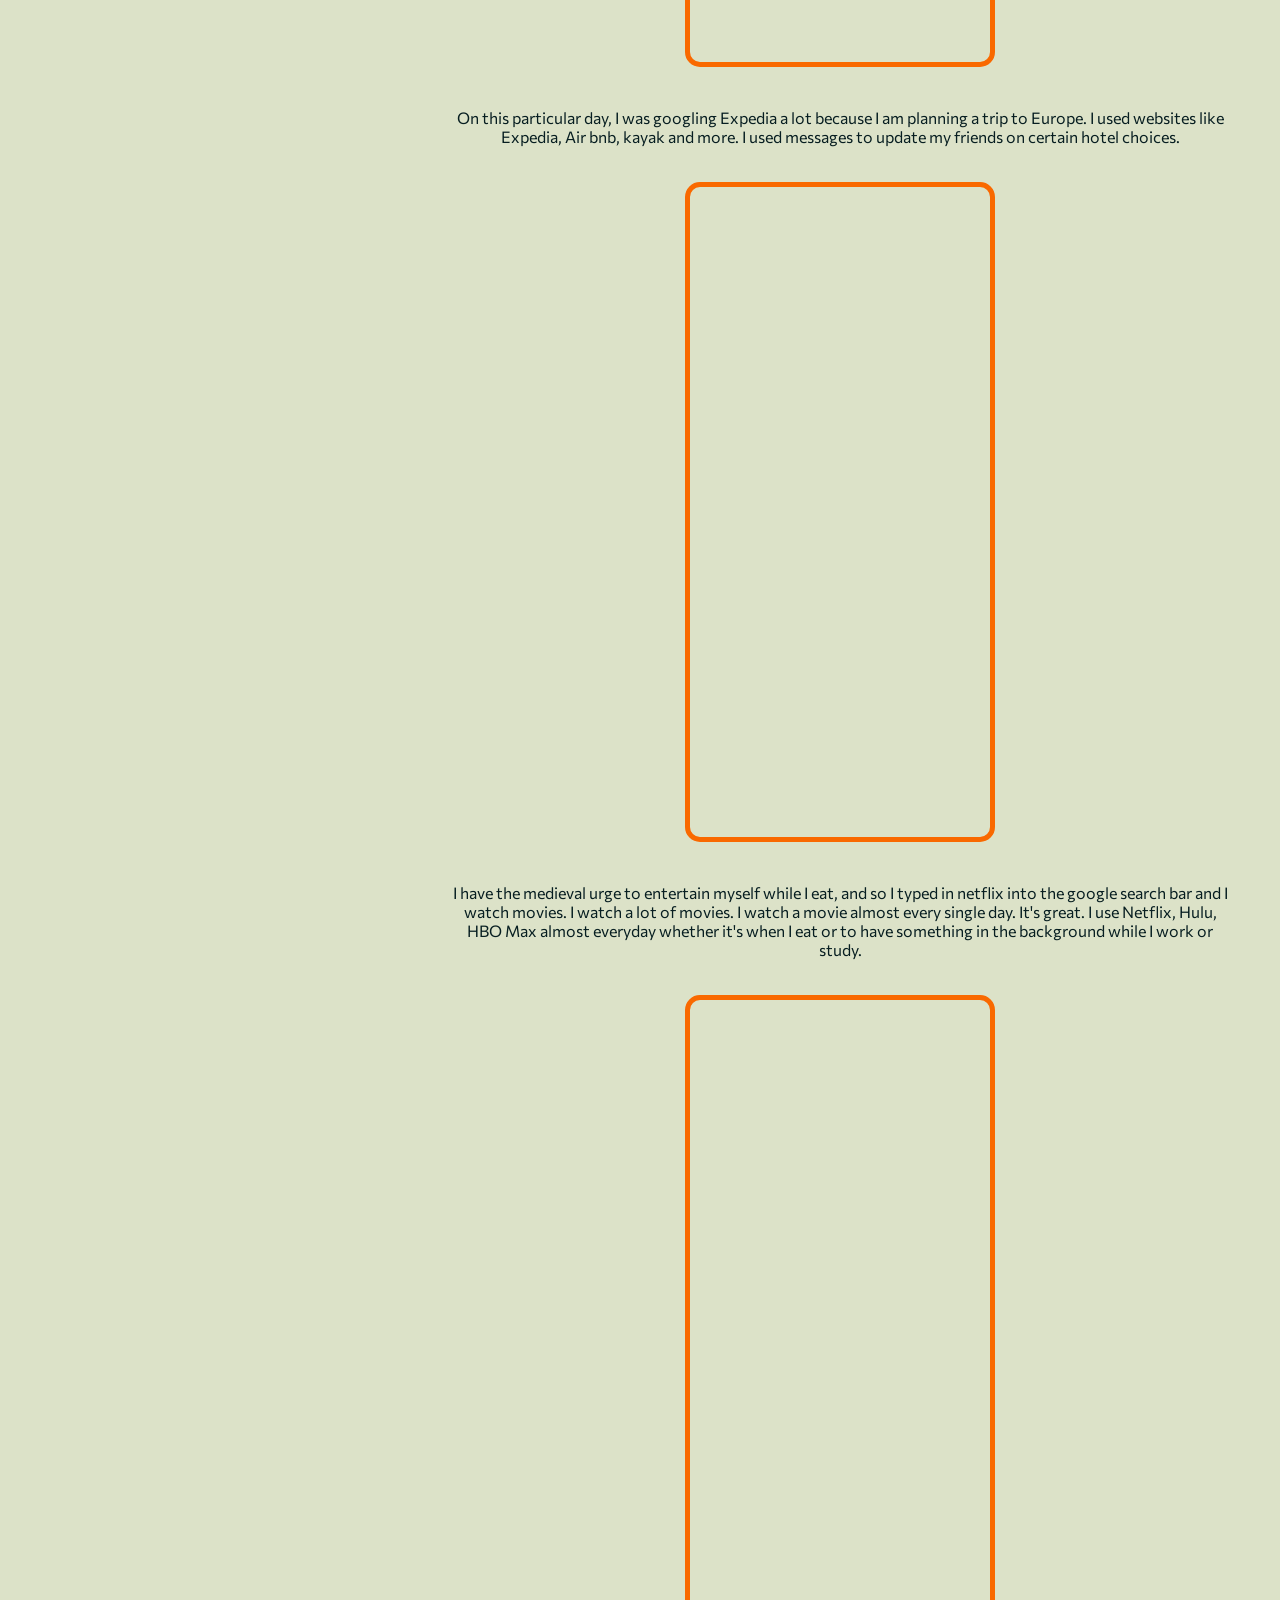
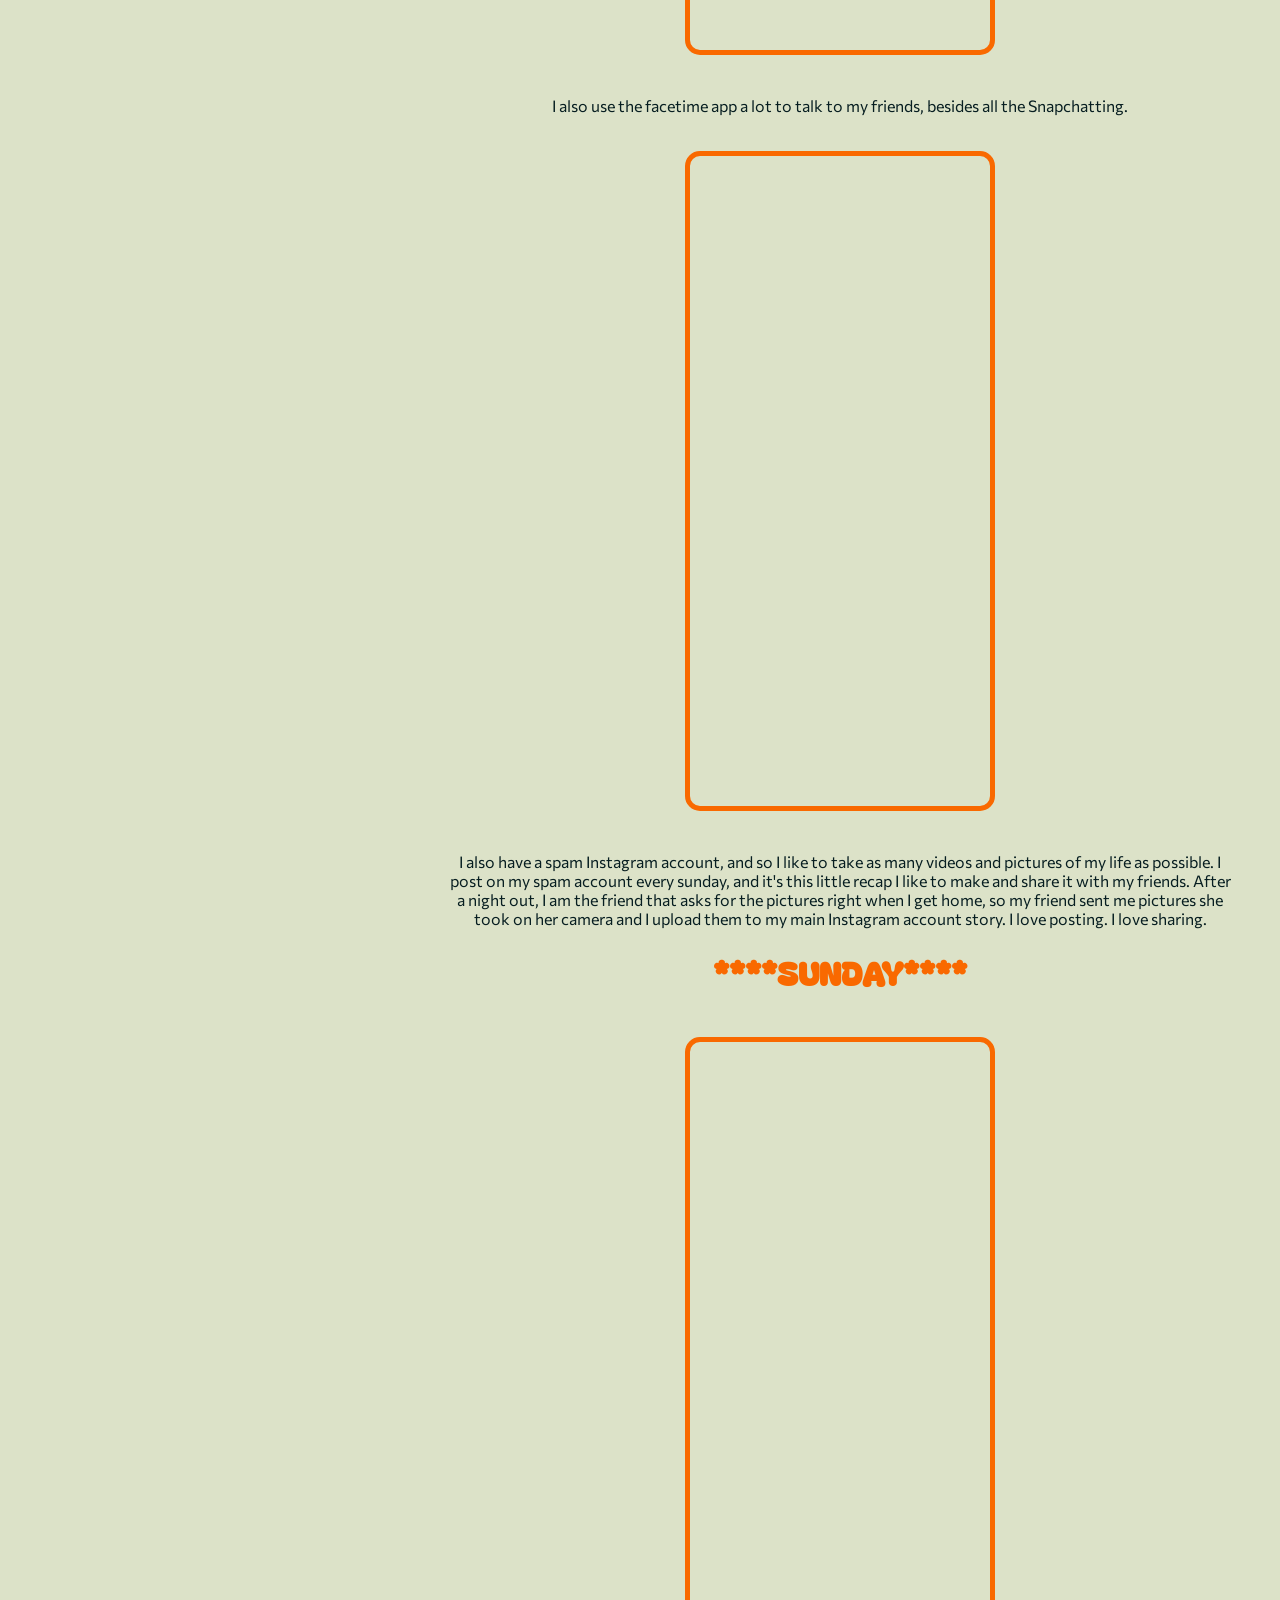
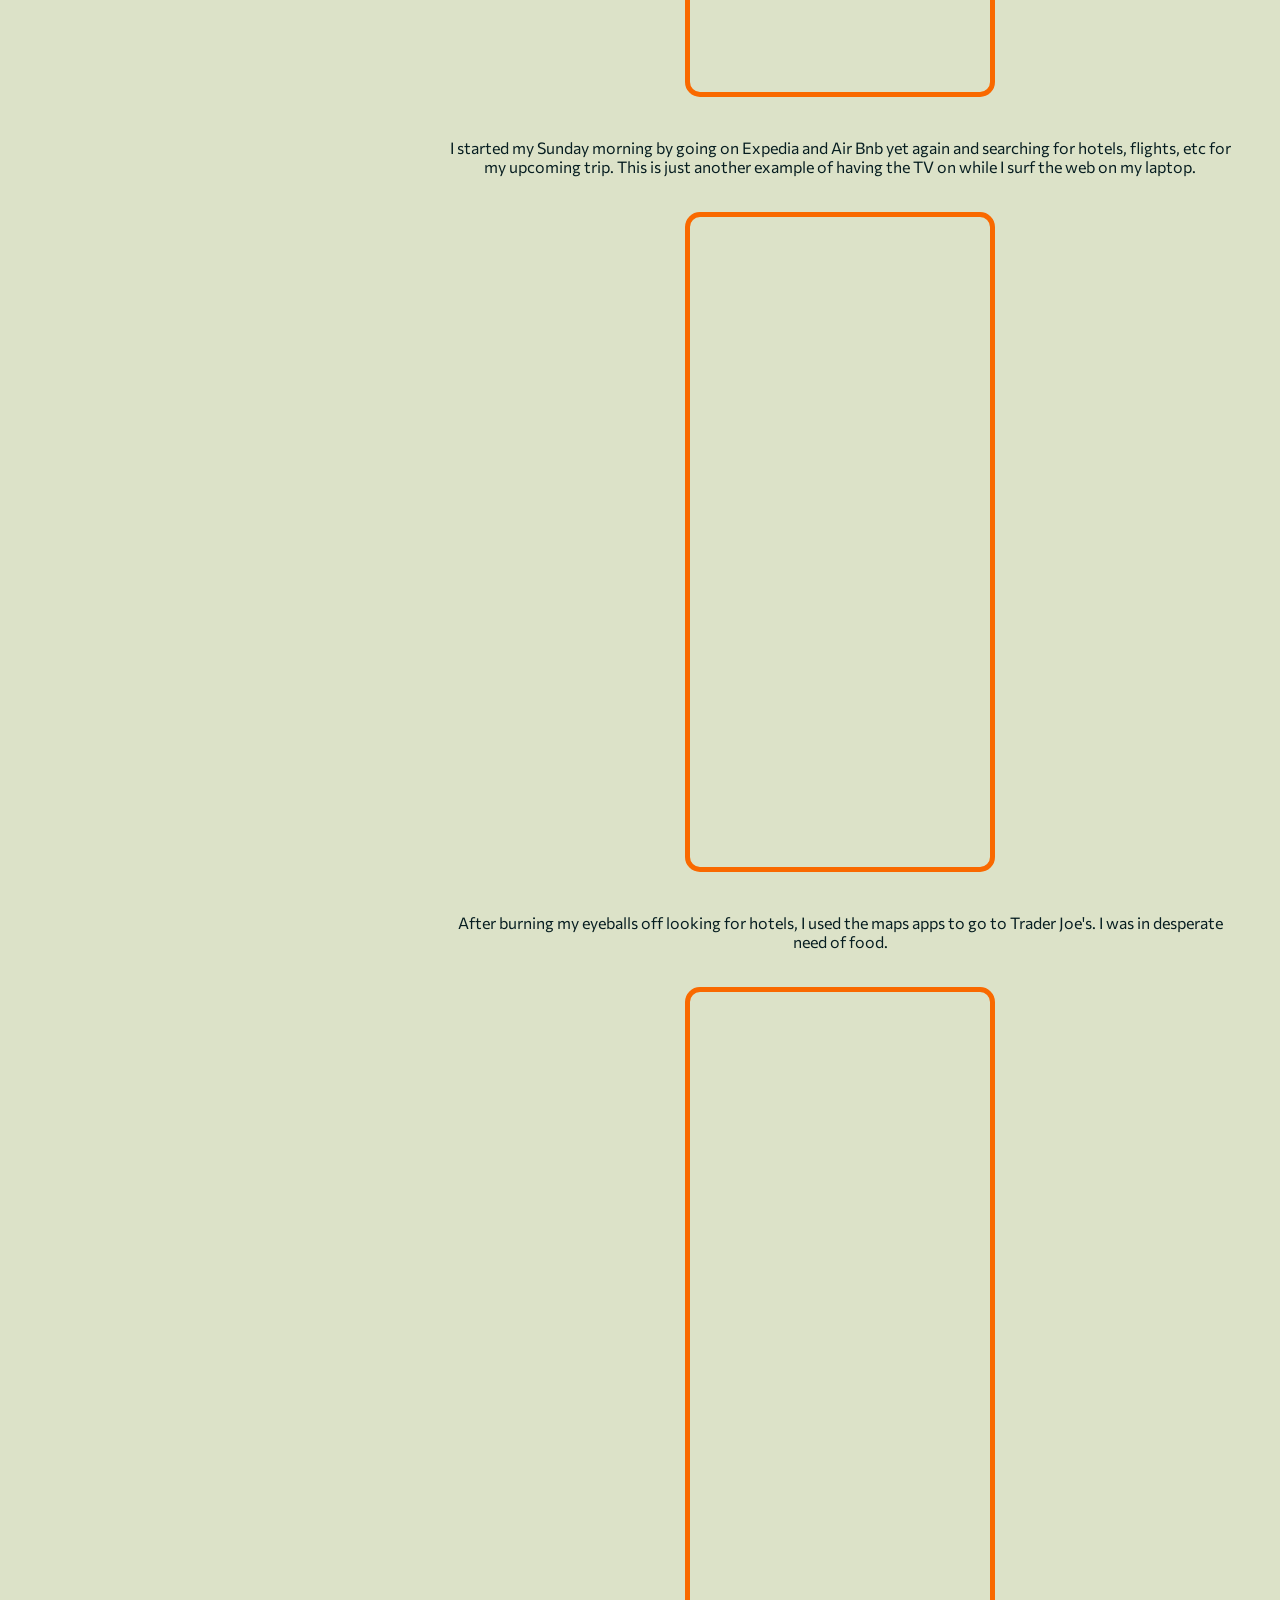
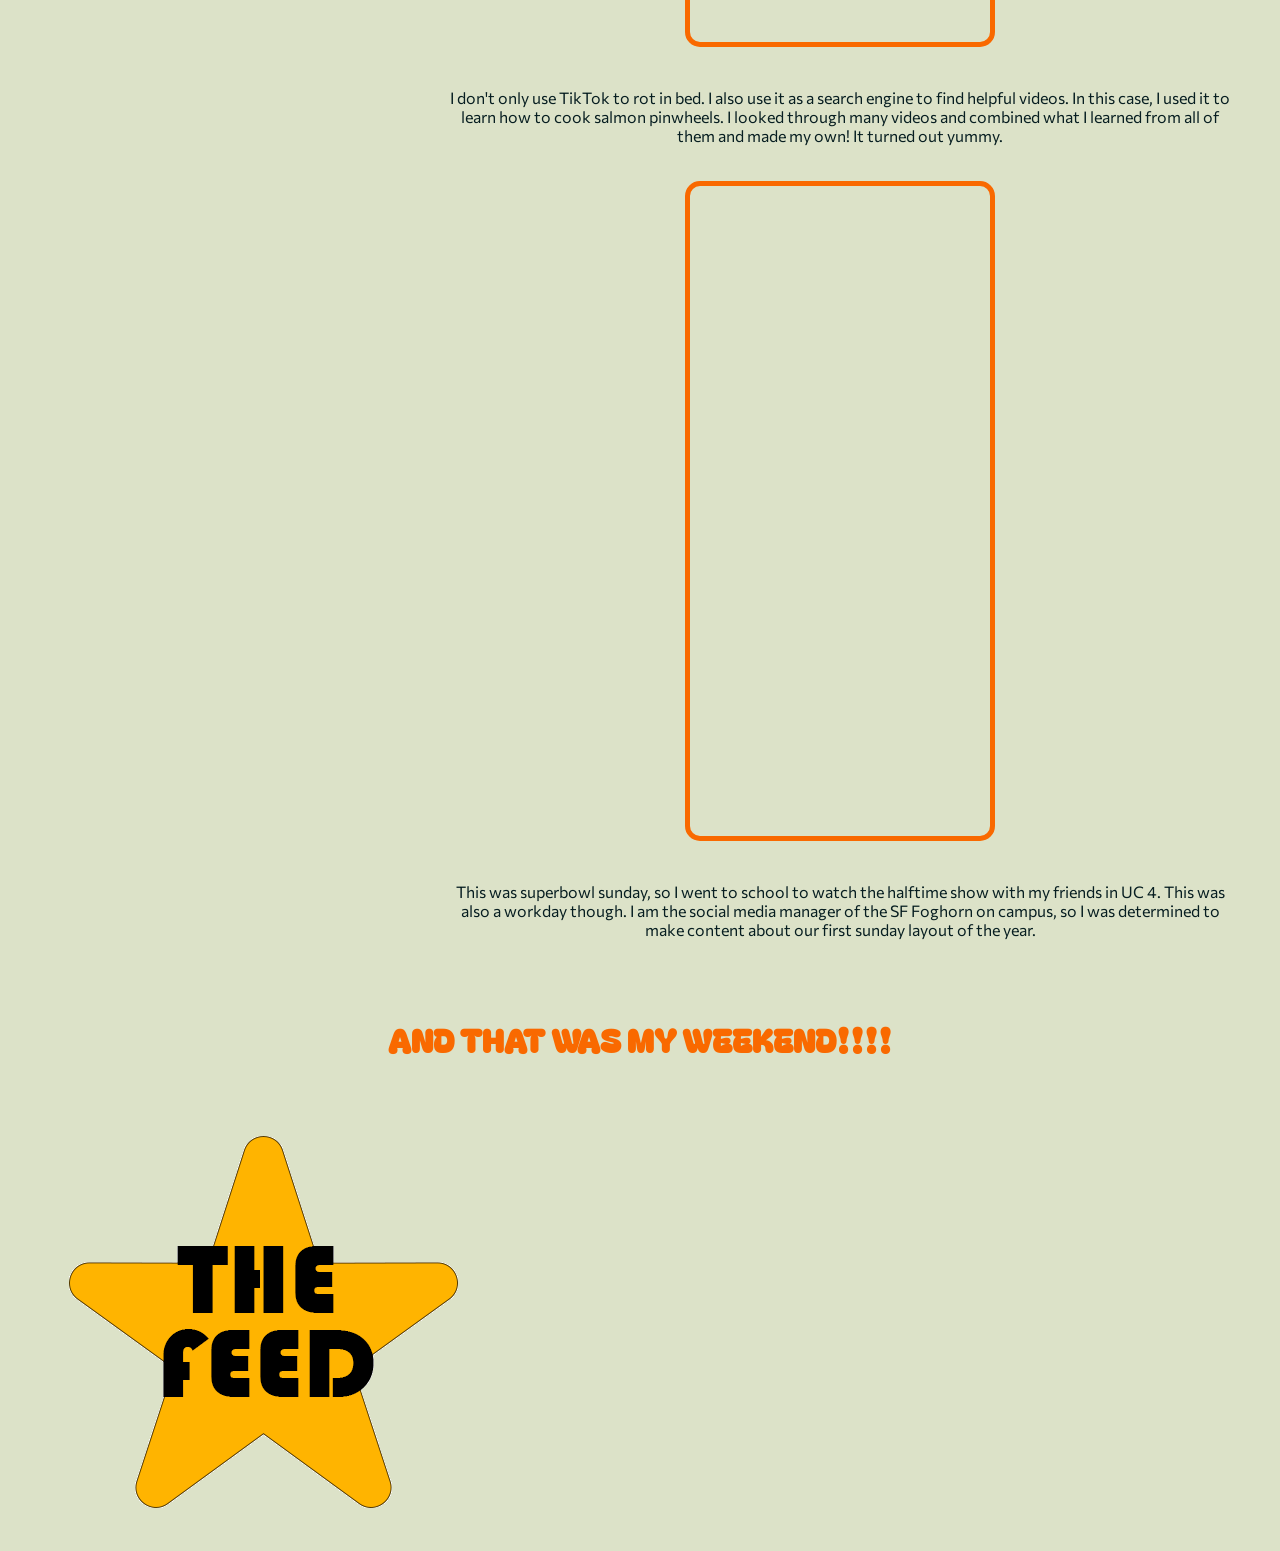
==== commit 1ed35ffb: "sat 01" ====
--- a/thefeed/thefeed.html
+++ b/thefeed/thefeed.html
@@ -44,12 +44,11 @@
 
     <!-- RIGHT COLUMN: FEED -->
   <main class="feed">
-
-            <h1>****SATURDAY****</h1>
-
-
-            <img src="img/google_maps.PNG" alt="a screenshot of the google mpas app and my location">
-            <p>On this fine saturday morning, I used Google Maps and Apple maps to find my way to the beach for a beach clean up. I use maps every single day. I use it to fine my way home or to school, check when the bus is coming, and to see what's around me.</p>
+                <h1>****SATURDAY****</h1>
+                <img src="img/google_maps.PNG" alt="a screenshot of the google mpas app and my location">
+                <div class="content">
+                    <p>On this fine saturday morning, I used Google Maps and Apple maps to find my way to the beach for a beach clean up. I use maps every single day. I use it to fine my way home or to school, check when the bus is coming, and to see what's around me.</p>
+    </article>
 
 
 
@@ -77,7 +76,7 @@
             <p> Whenever I get back from somewhere or finish something, I go on TikTok and scroll and scroll. This is my defrost time. I also scroll when im bored and I feel like i have nothing else to do… which is quote often. I alternate a lot between tiktok, instagram and snapchat. </p>
 
 
-
+<div class="vdeioexpedia"></div>
             <video autoplay muted loop playsinline>
             <source src="img/type_expedia.mp4" type="video/mp4">
             </video>
@@ -143,7 +142,7 @@
     AND THAT WAS MY WEEKEND!!!!
     </h1>
 
- <div class="container">
+ <div class="gifcontainer">
     <a href ="../index.html">
     <img id ="animatedgif" src="../img/star-ezgif.com-crop.gif" alt="star gif">
     </a>
--- a/thefeed/css/feed.css
+++ b/thefeed/css/feed.css
@@ -12,7 +12,7 @@
   font-weight: 400;
   font-style: normal;
 
-  background-image: linear-gradient( #DCE2C8, #F96900);
+  background-color: #DCE2C8
 }
 
 p{
@@ -51,15 +51,13 @@
   text-align: center;
 }
 
-.container {
+#animatedgif{
+  width: 481px;
+  height: 459px;
   display: flex;
   justify-content: center;
-  margin-top: 40px; 
-}
+  align-items: center;
 
-#animatedgif {
-  width: 481px;
-  height: 459px;
 }
 
 .page-layout{
@@ -78,19 +76,26 @@
   padding: 30px;
   border-radius:12px;
   border: 3px #86bbd8 solid;
-  color: #33658a;
+  color: #33658a
+  position: relative;
 }
-
 
 .feed img,
 .feed video {
   width:300px;
   height: 650px;
-  text-align: center;
+ 
   align-items: center;
   justify-content: center;
   margin: 20px 0;
   border: 5px solid #F96900;
   border-radius: 15px;
+
 }
 
+
+.feed{
+  text-align: center;
+}
+
+
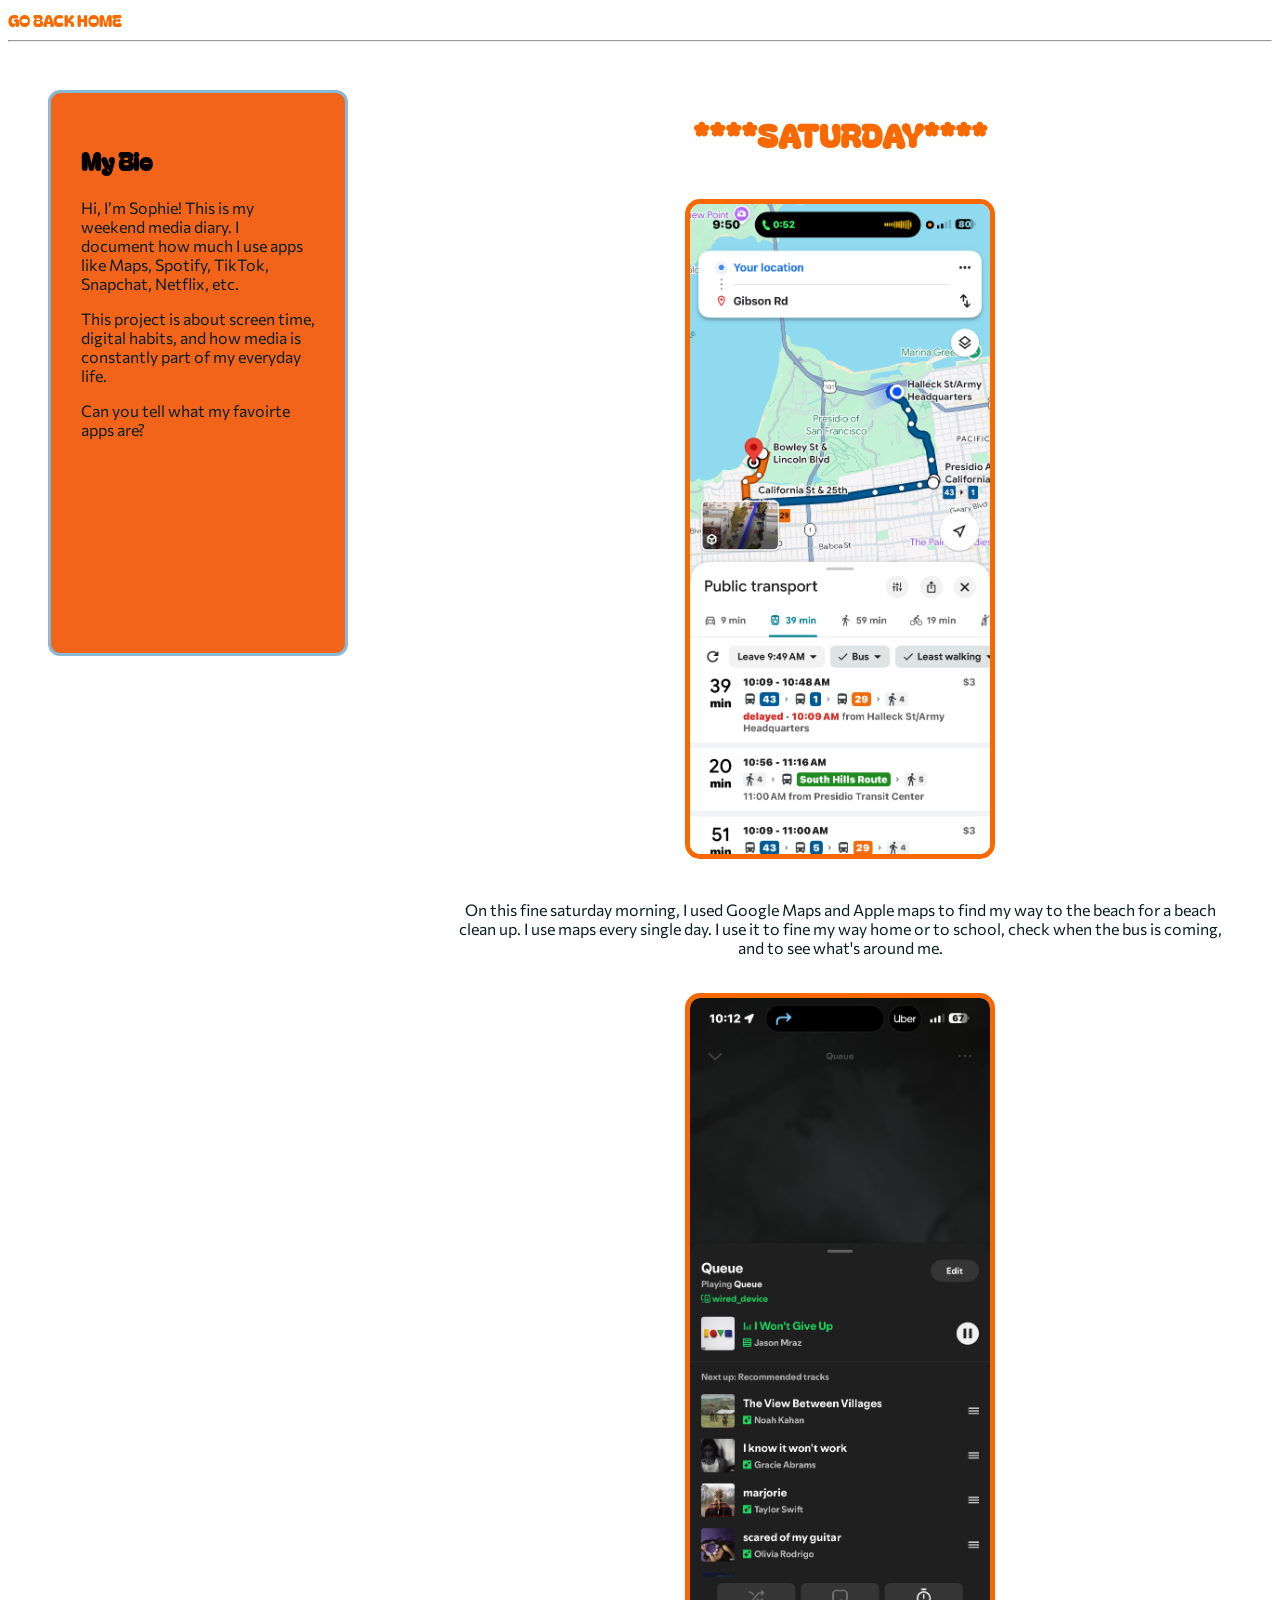
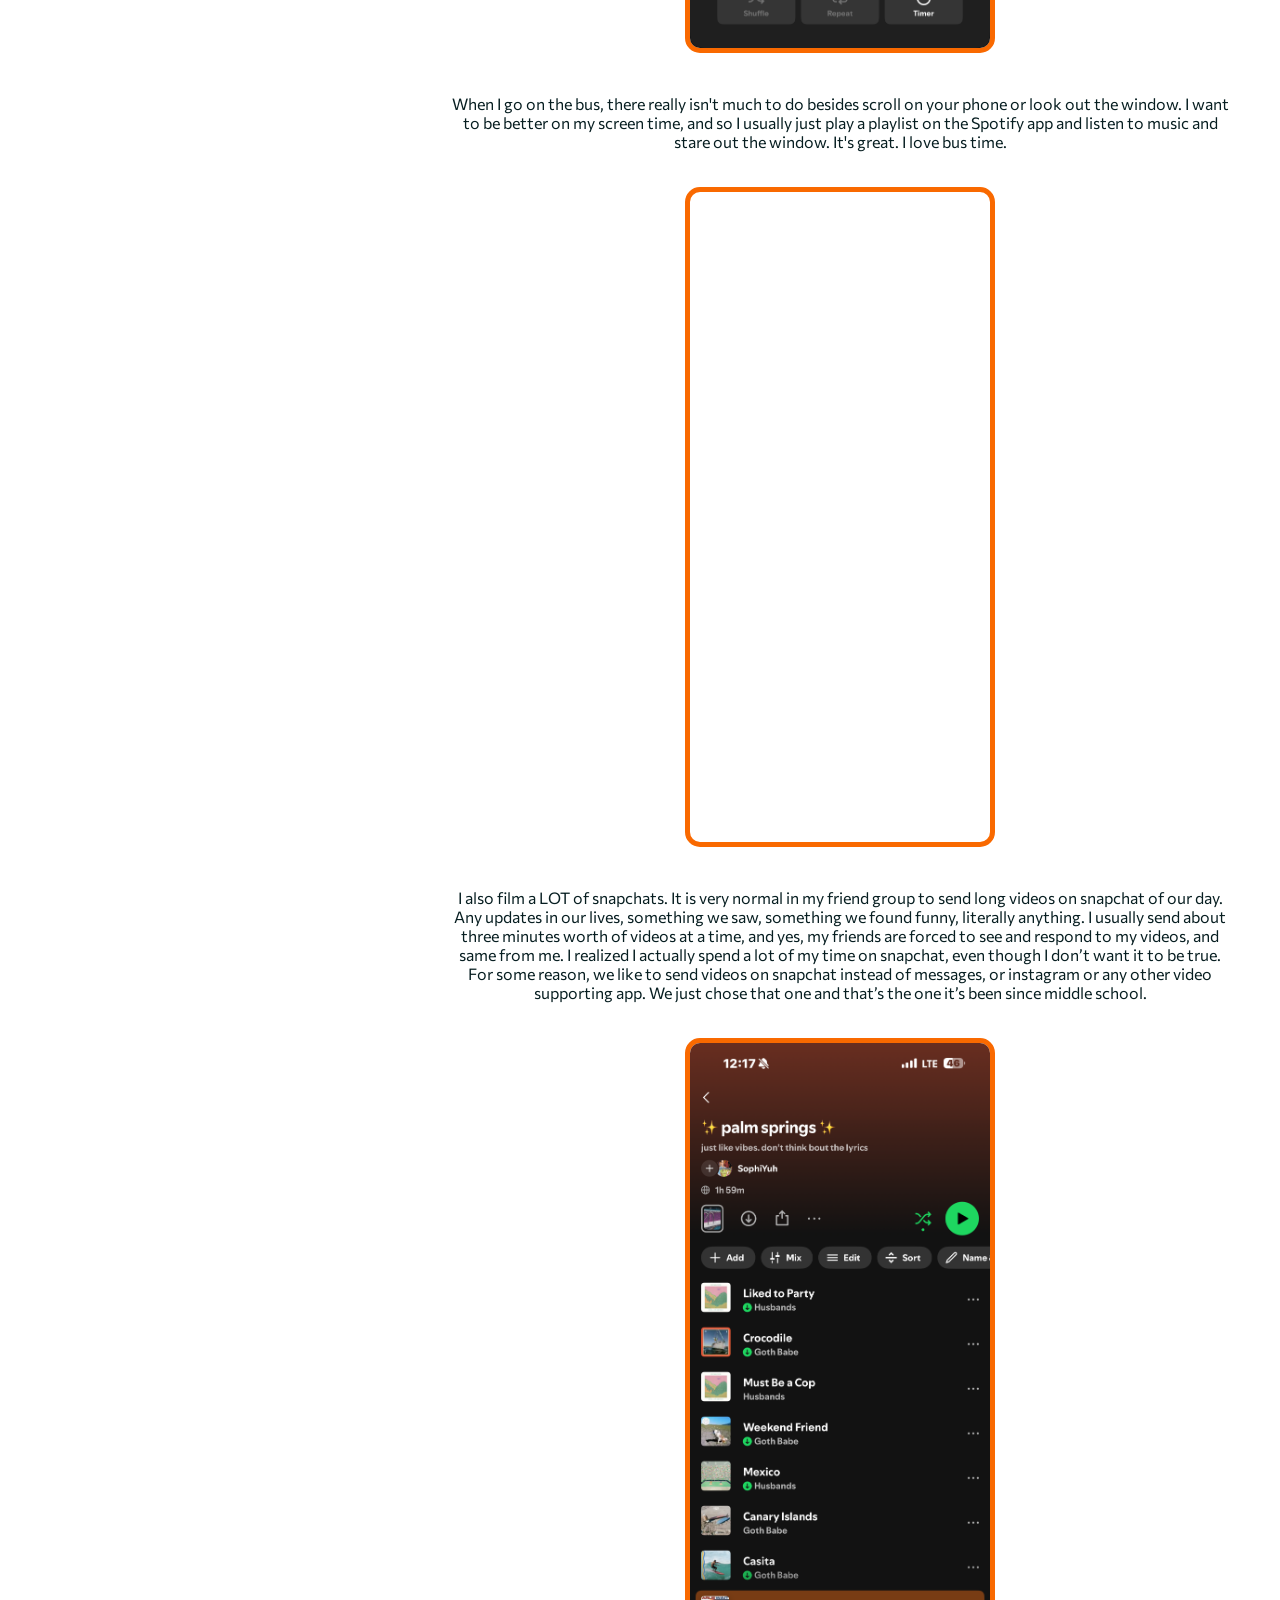
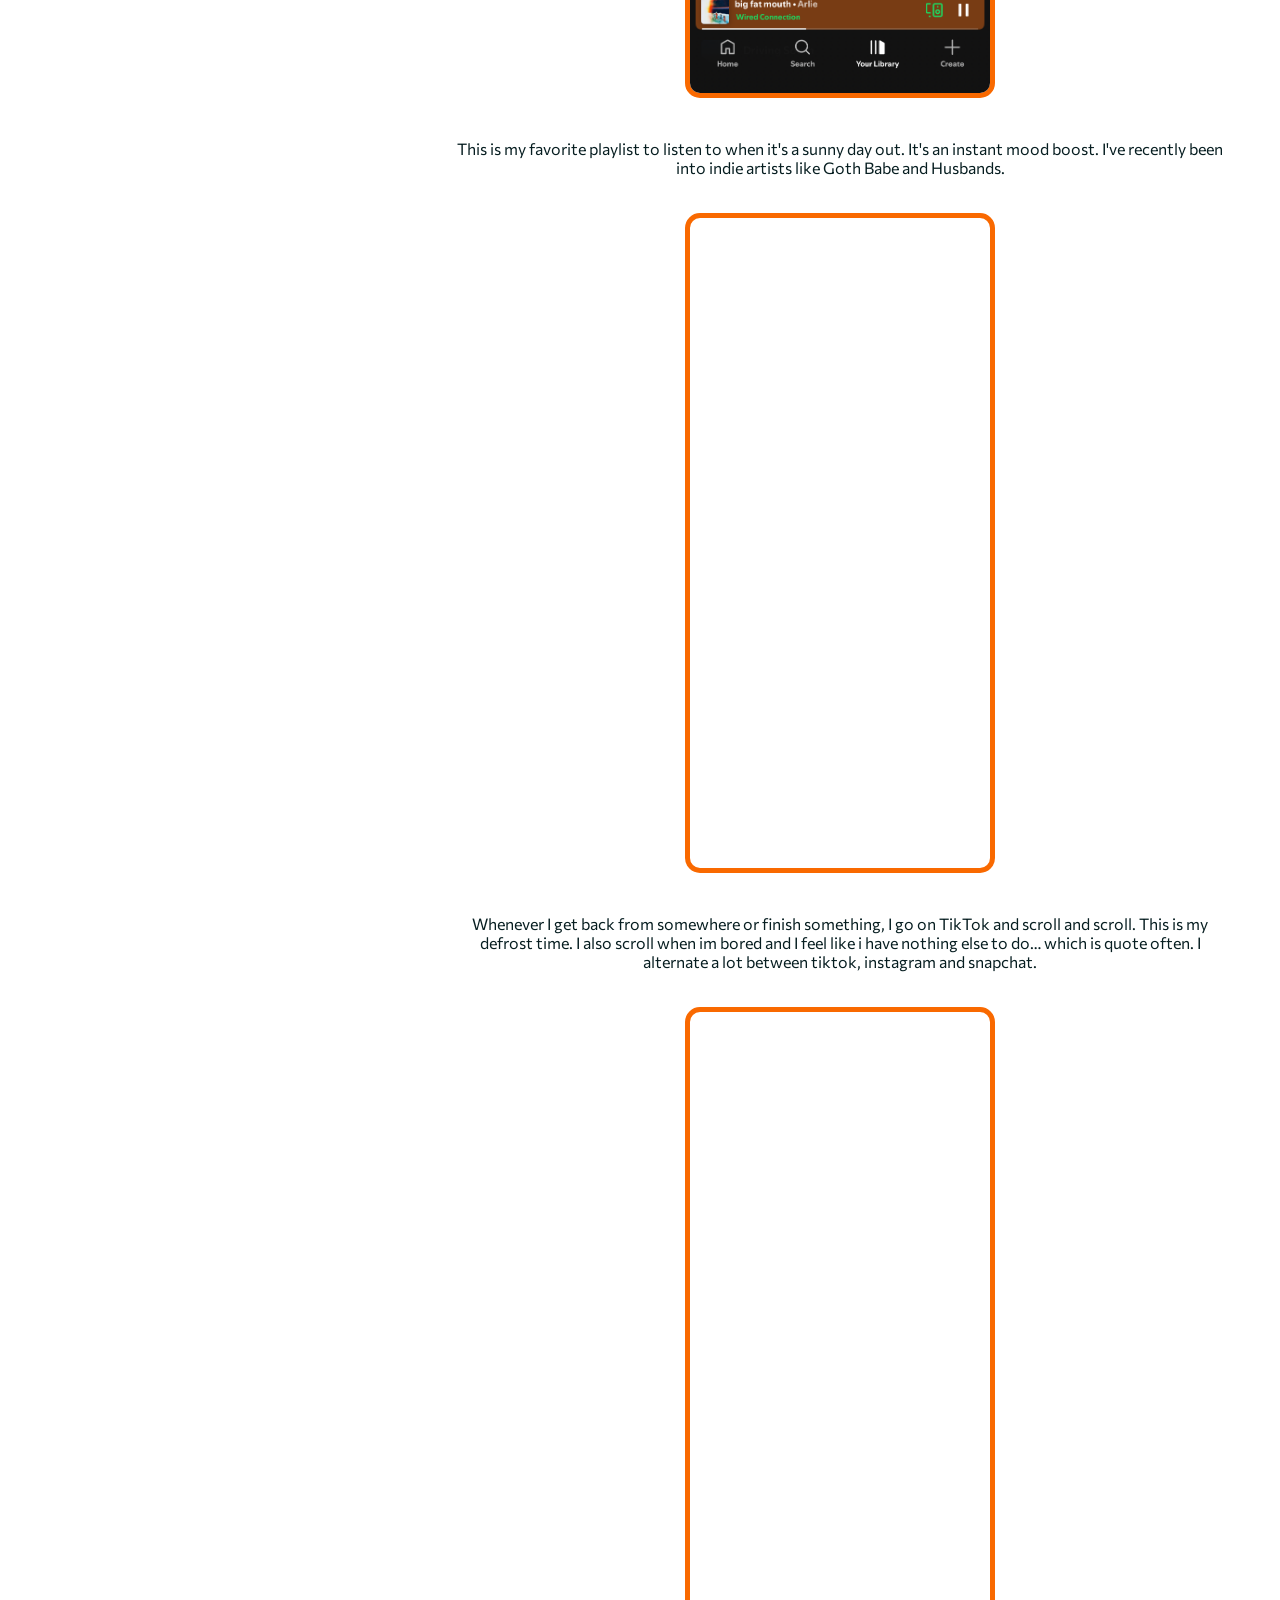
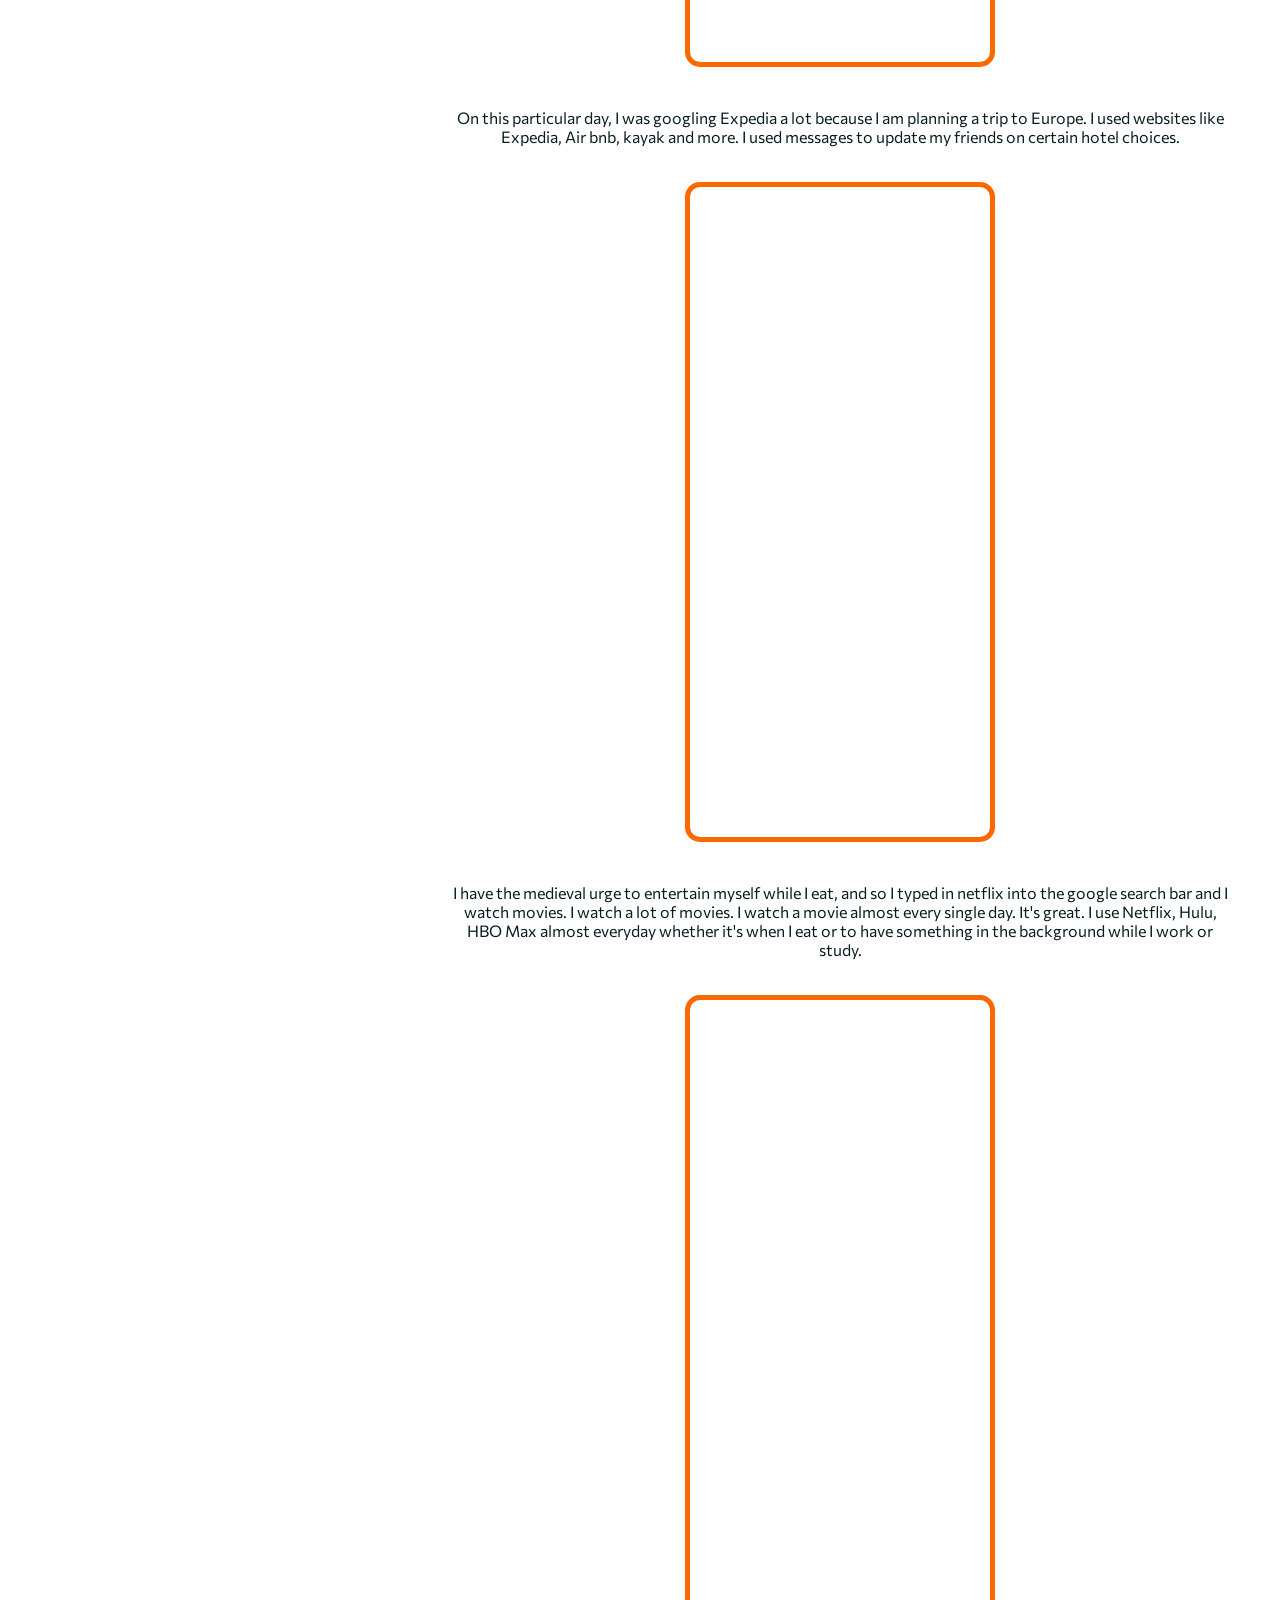
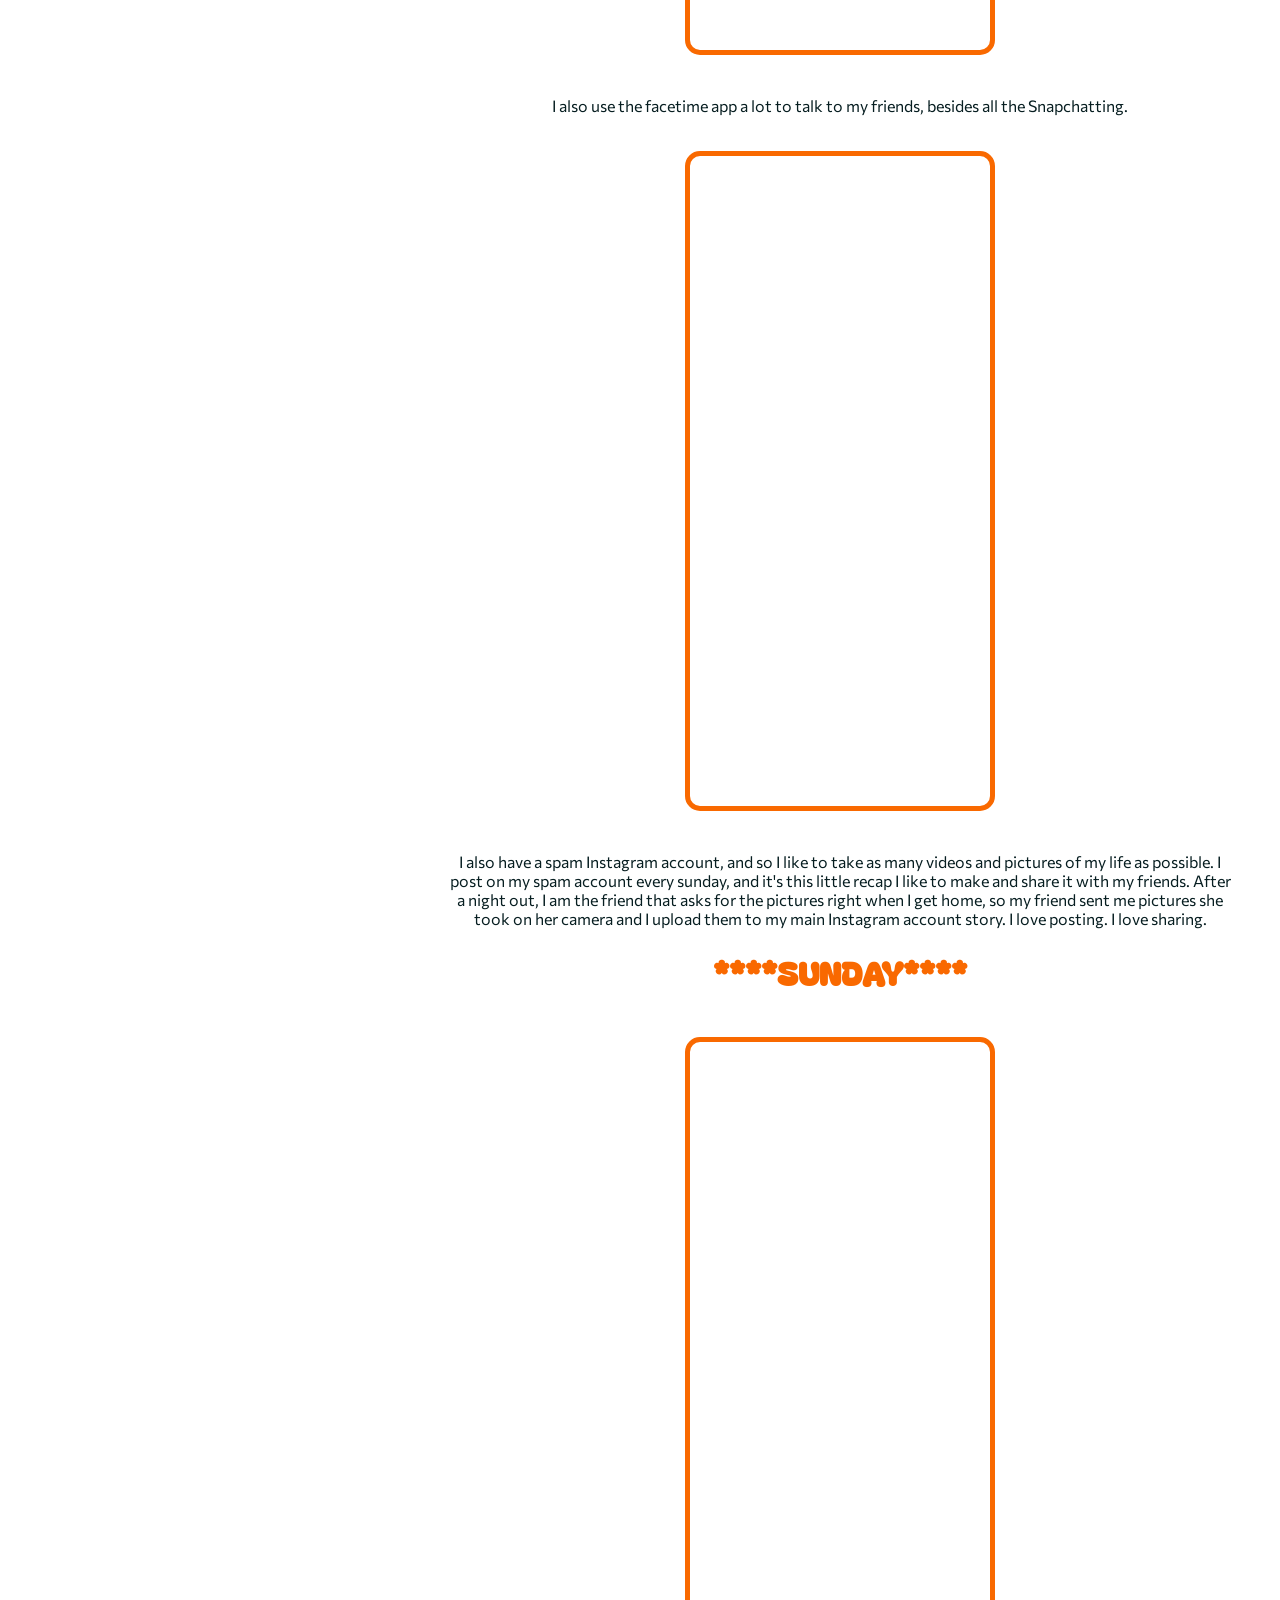
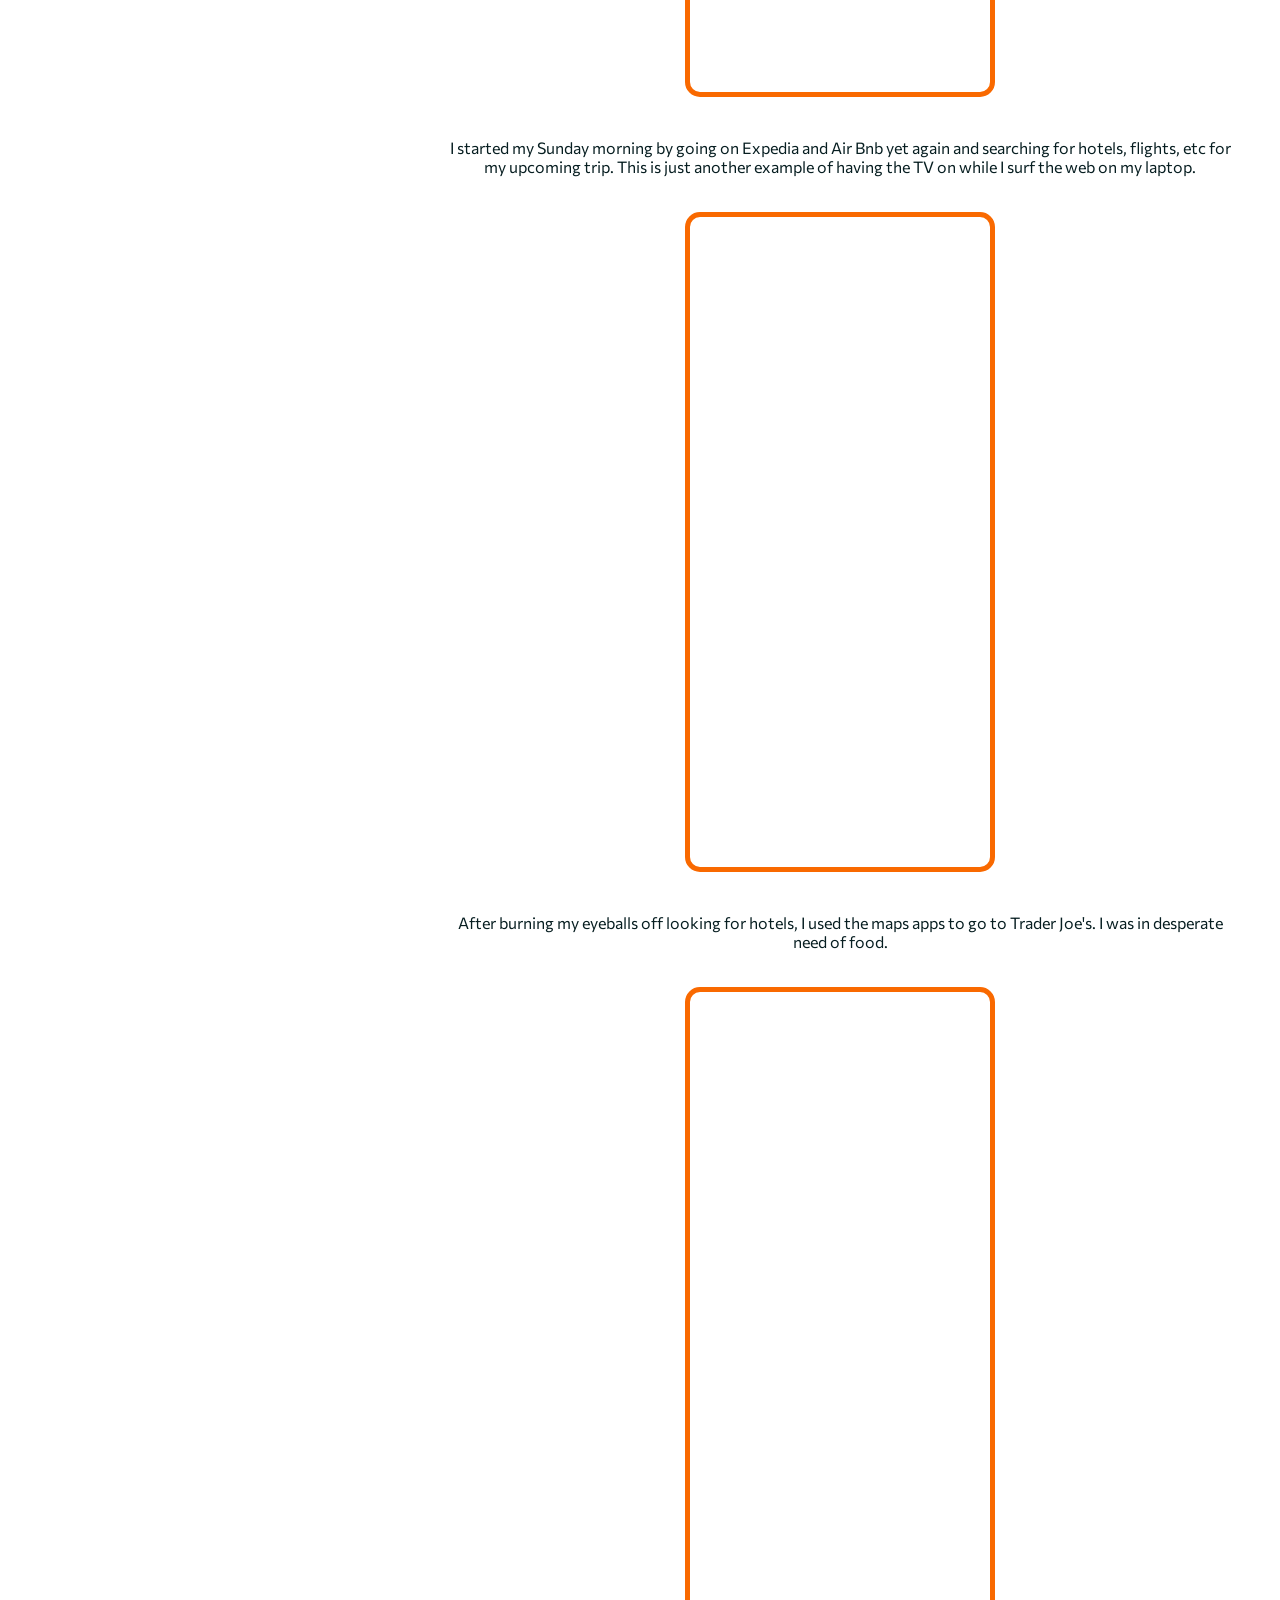
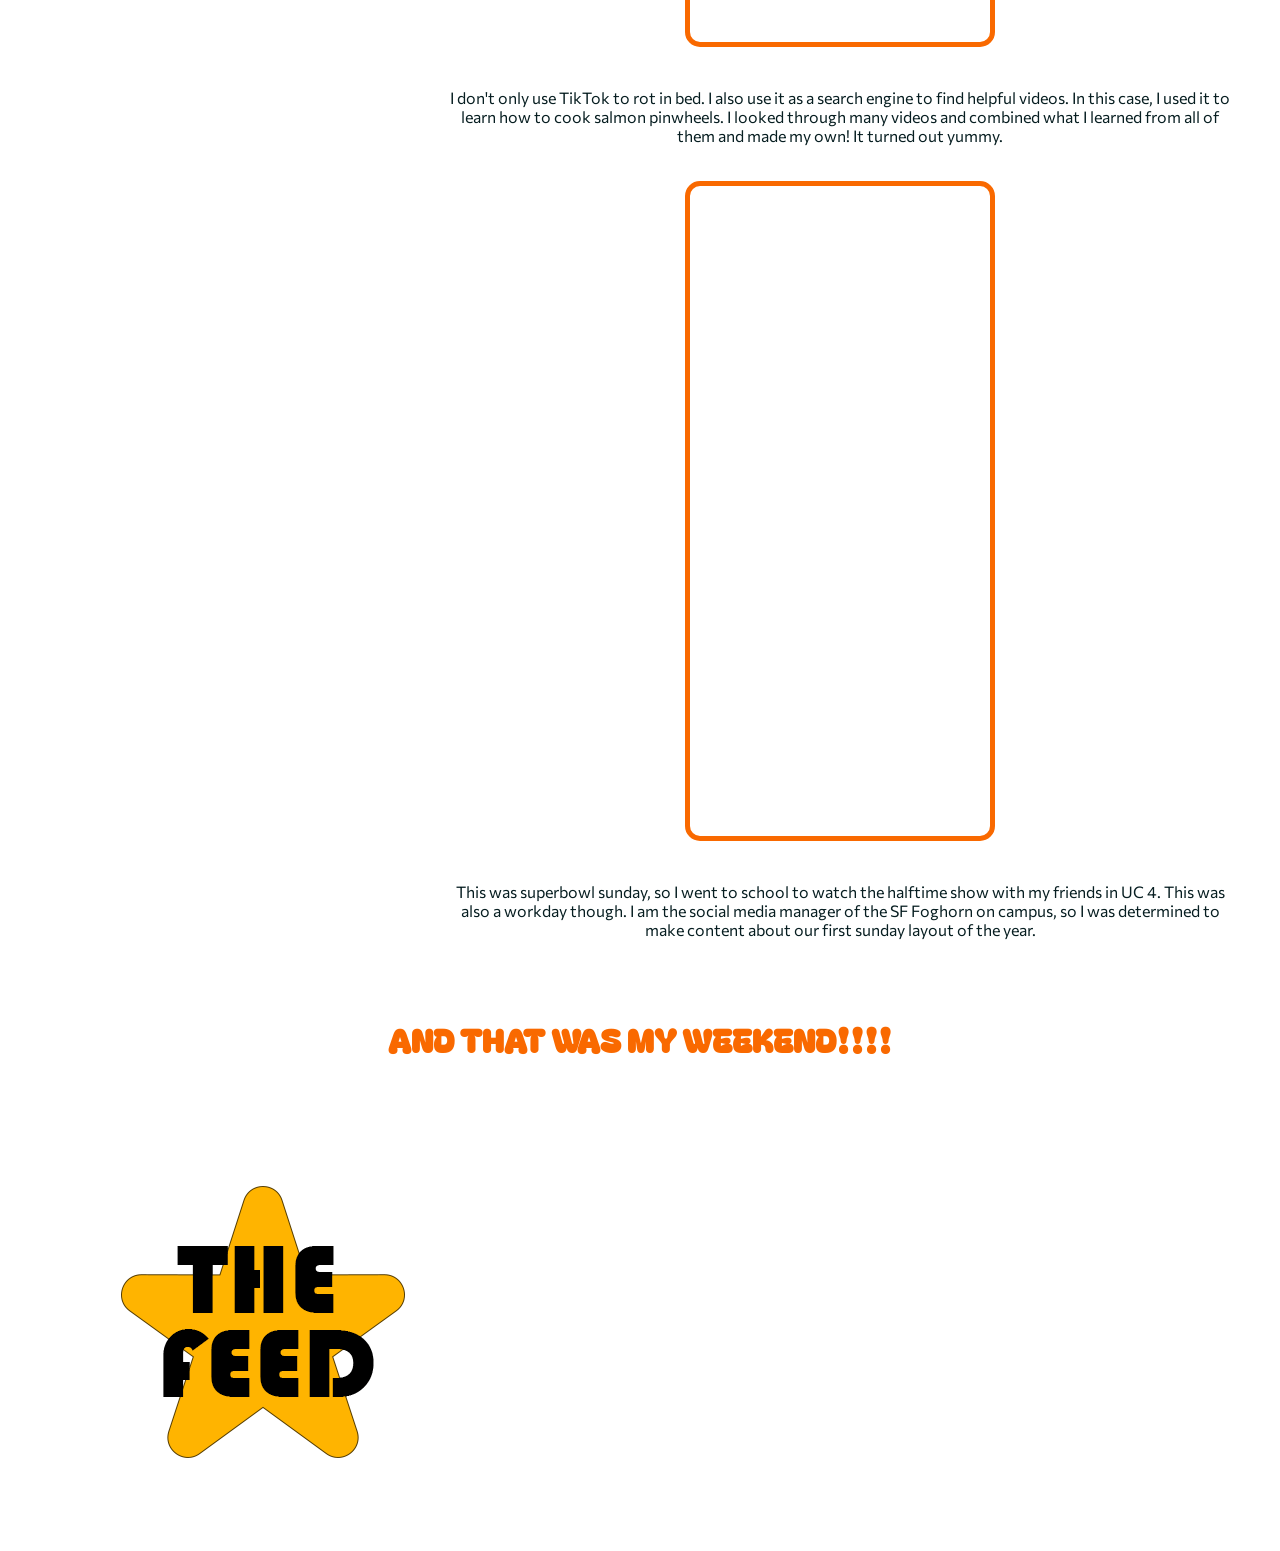
==== commit 8927de0c: "sat03" ====
--- a/thefeed/thefeed.html
+++ b/thefeed/thefeed.html
@@ -40,6 +40,8 @@
       This project is about screen time, digital habits, and how media is
       constantly part of my everyday life.
     </p>
+
+    <p> Can you tell what my favoirte apps are?</p>
   </aside>
 
     <!-- RIGHT COLUMN: FEED -->
--- a/thefeed/css/feed.css
+++ b/thefeed/css/feed.css
@@ -12,7 +12,6 @@
   font-weight: 400;
   font-style: normal;
 
-  background-color: #DCE2C8
 }
 
 p{
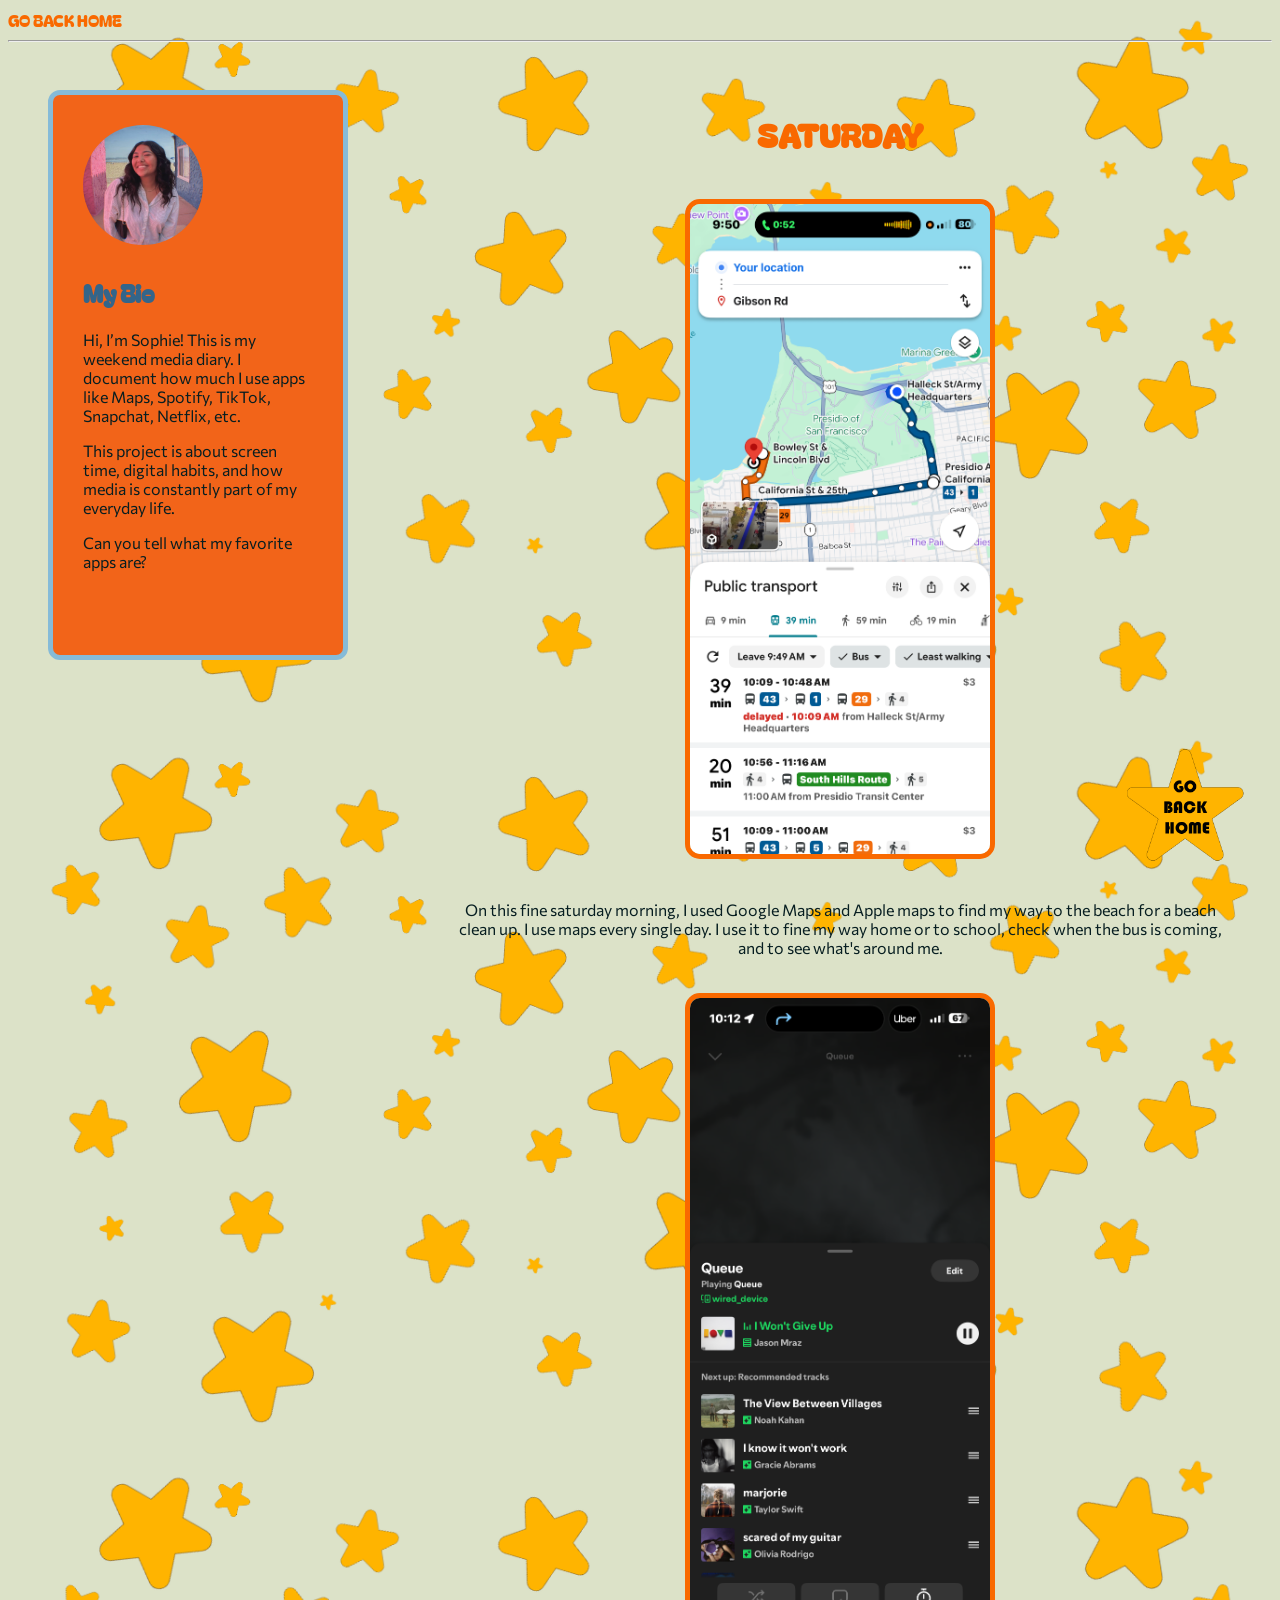
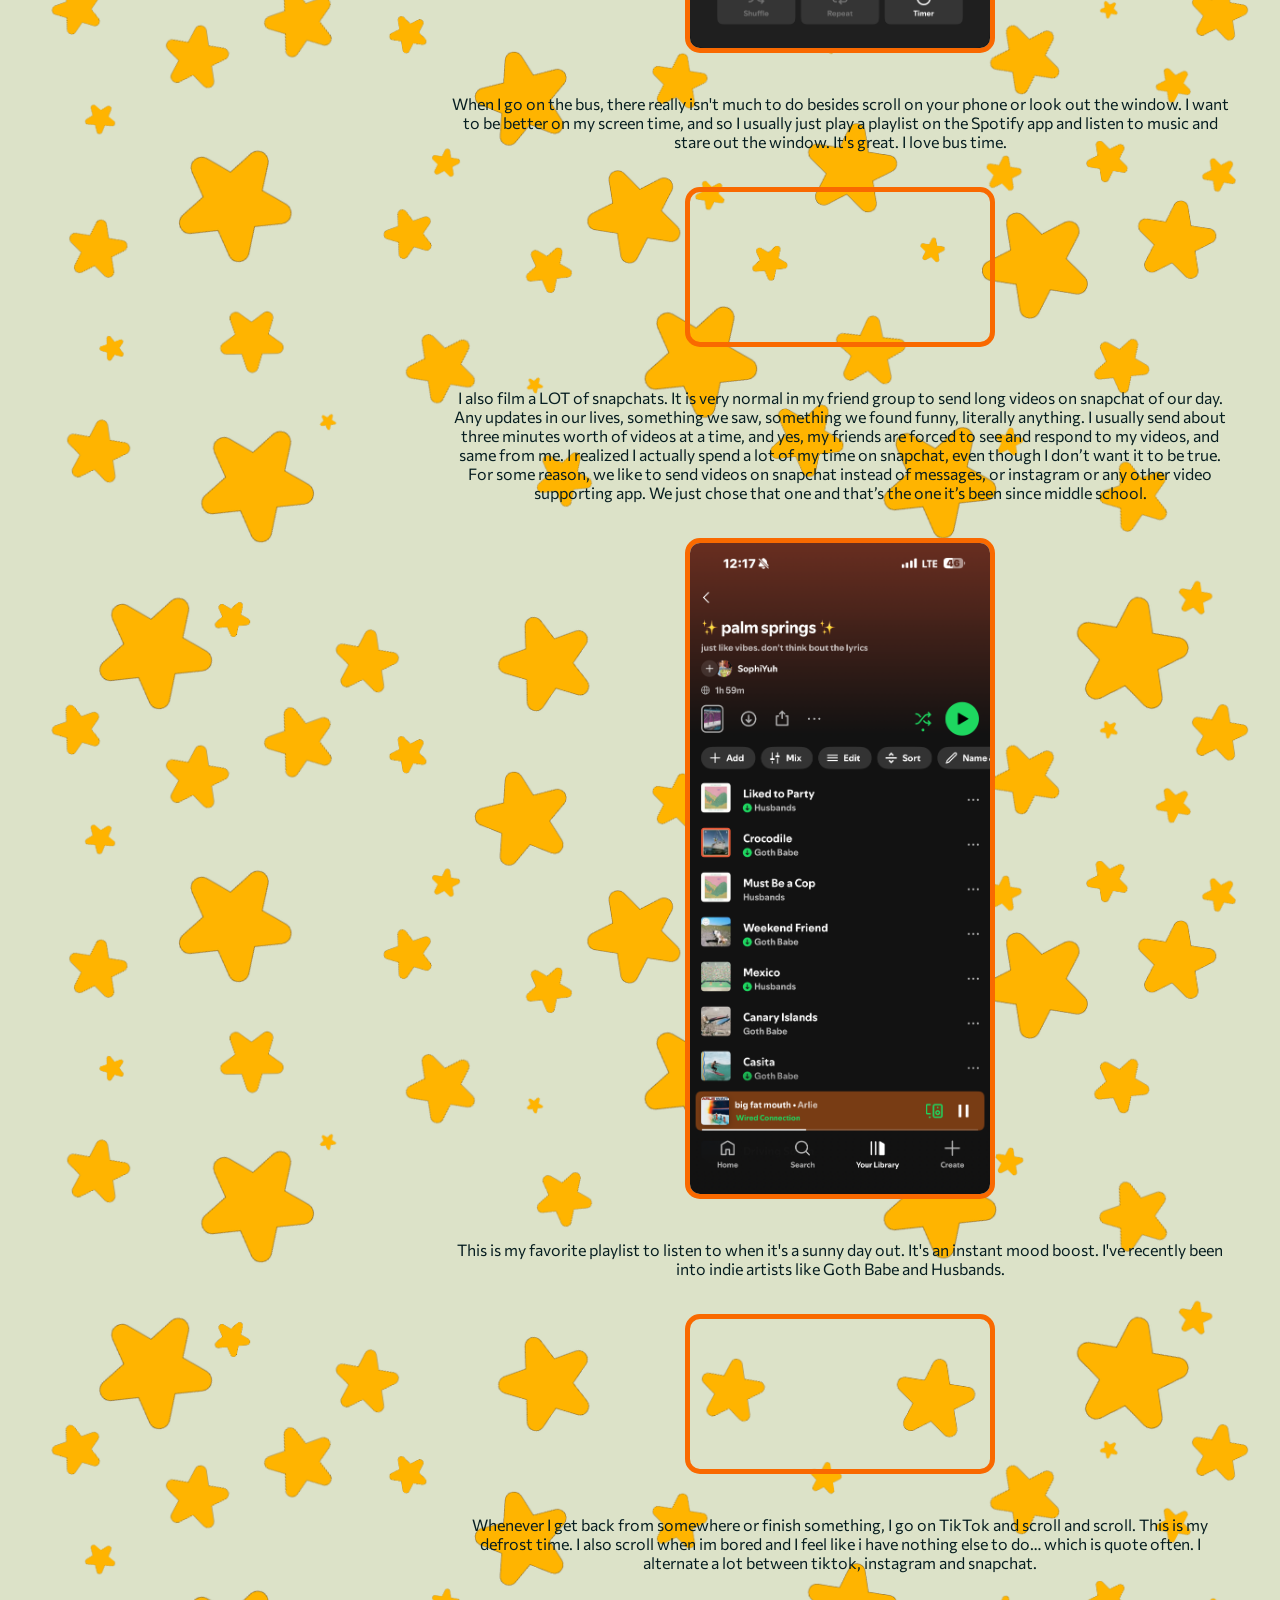
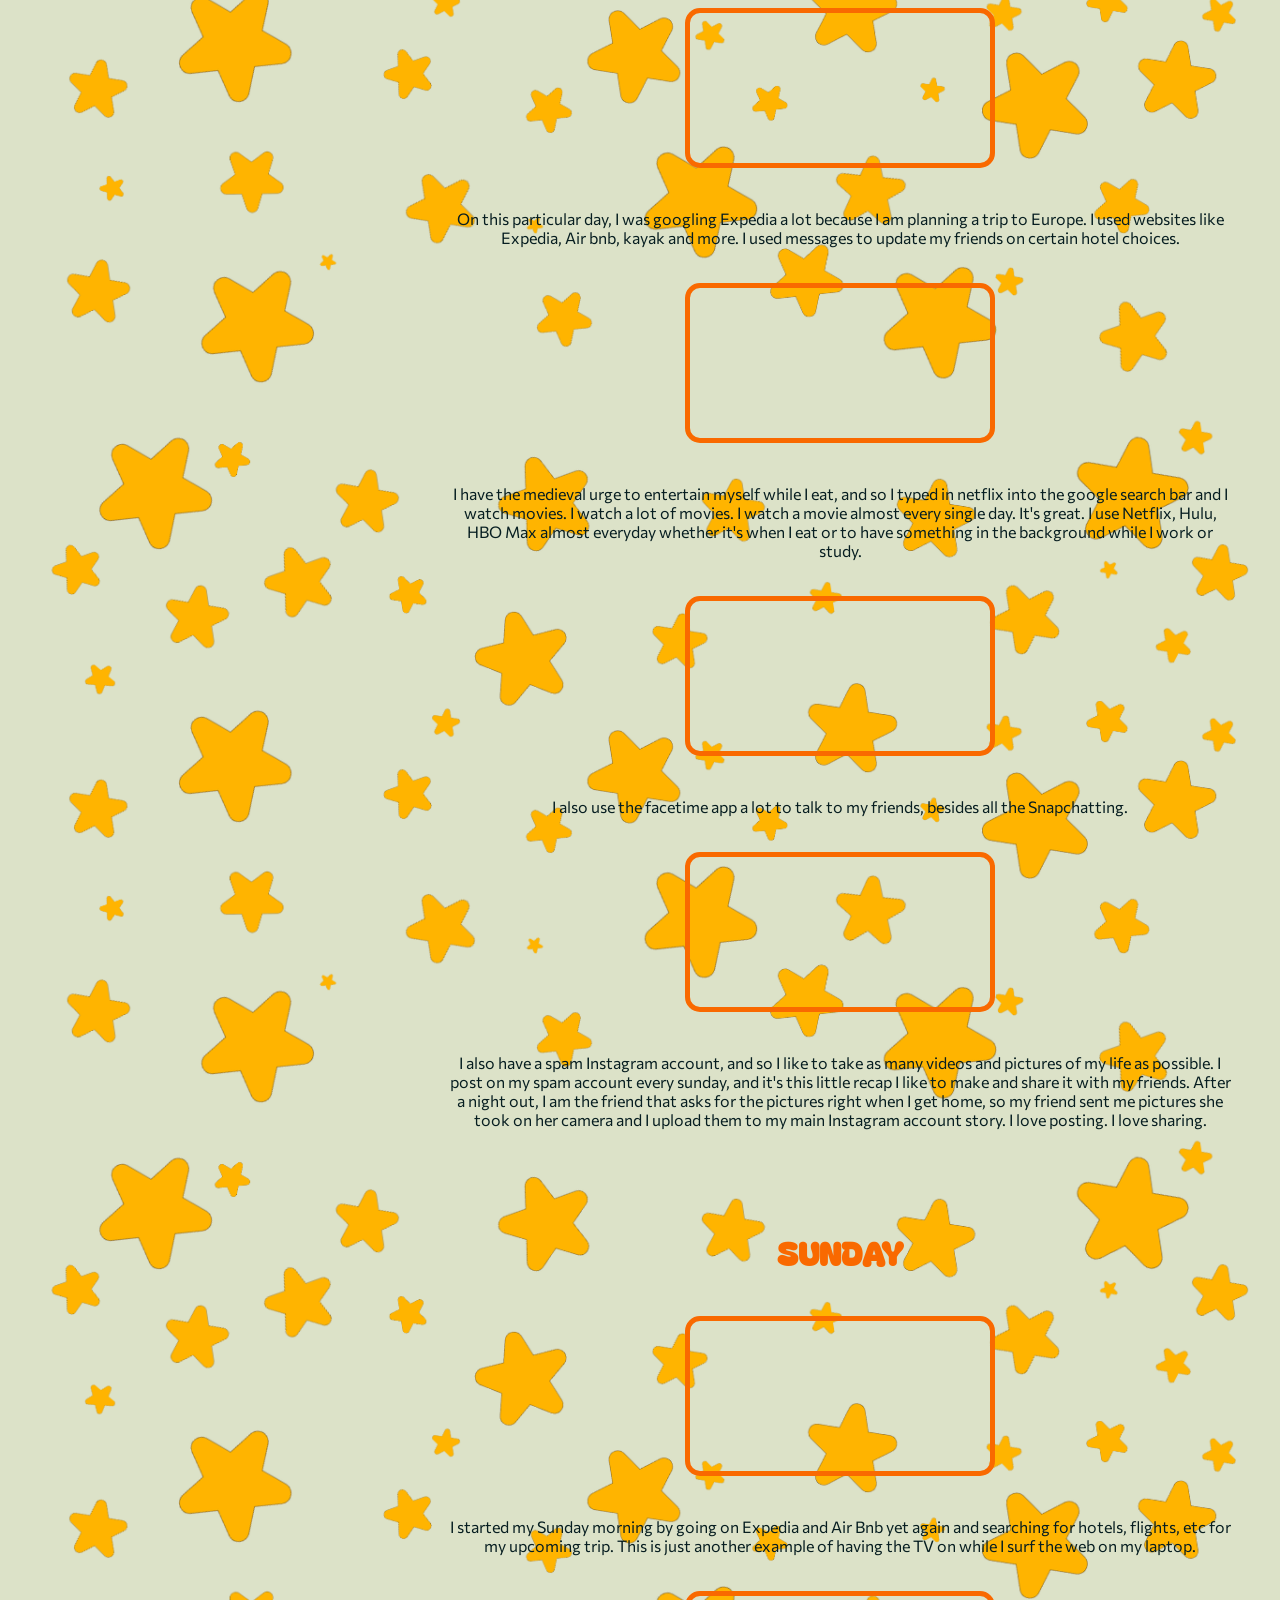
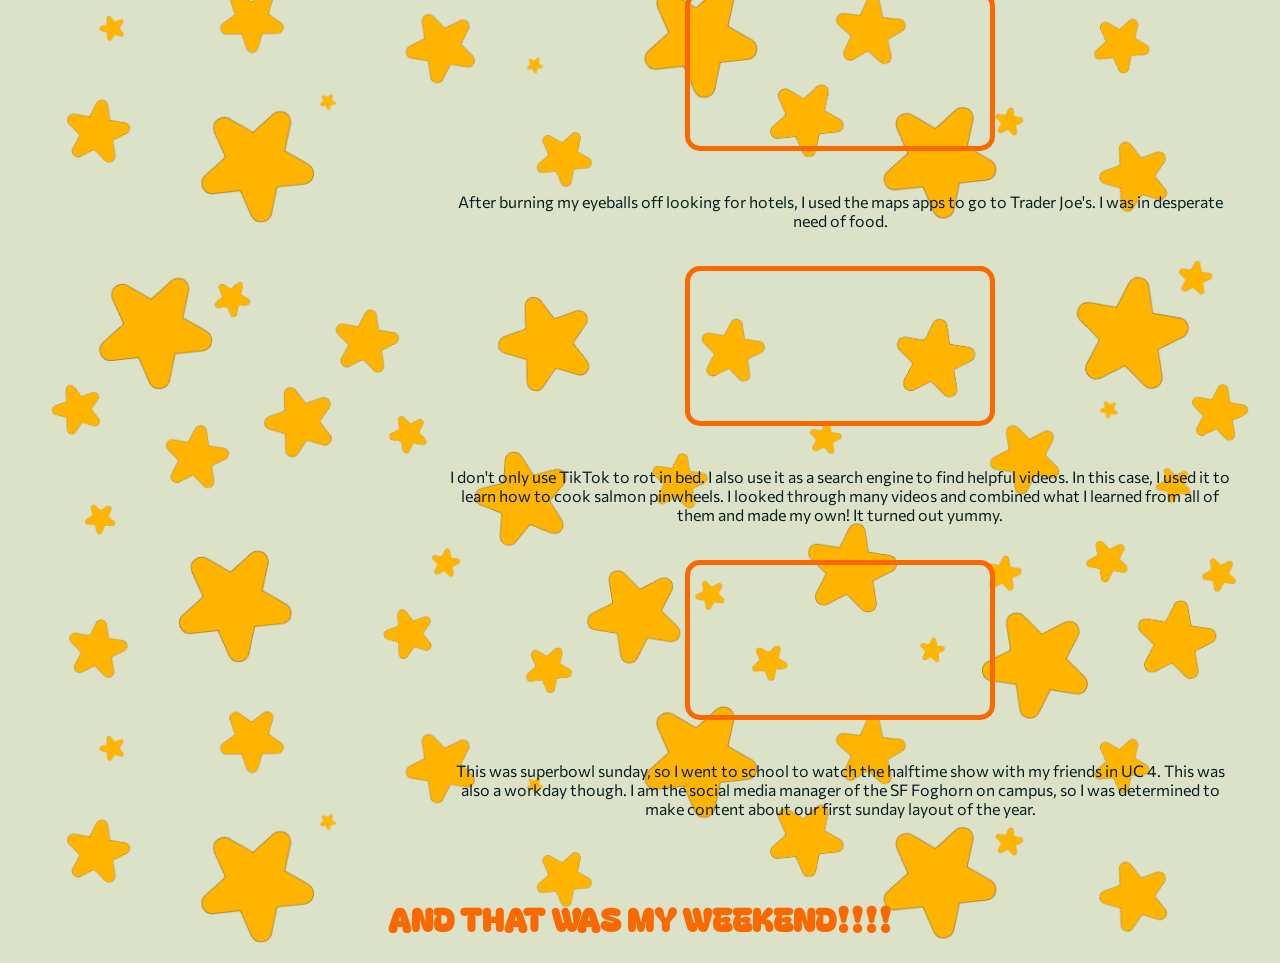
==== commit 34a49897: "mon02" ====
--- a/thefeed/thefeed.html
+++ b/thefeed/thefeed.html
@@ -29,6 +29,7 @@
 <div class="page-layout">
       <!-- LEFT COLUMN: BIO BOX -->
   <aside class="bio-box">
+    <img src="img/me_photo.png" class="bio-pic">
     <h2>My Bio</h2>
     <p>
       Hi, I’m Sophie!  
@@ -41,17 +42,17 @@
       constantly part of my everyday life.
     </p>
 
-    <p> Can you tell what my favoirte apps are?</p>
+    <p> Can you tell what my favorite apps are?</p>
   </aside>
 
     <!-- RIGHT COLUMN: FEED -->
   <main class="feed">
-                <h1>****SATURDAY****</h1>
+    <div class="saturday">
+                <h1>SATURDAY</h1>
+
                 <img src="img/google_maps.PNG" alt="a screenshot of the google mpas app and my location">
-                <div class="content">
+
                     <p>On this fine saturday morning, I used Google Maps and Apple maps to find my way to the beach for a beach clean up. I use maps every single day. I use it to fine my way home or to school, check when the bus is coming, and to see what's around me.</p>
-    </article>
-
 
 
             <img src="img/spotify_queue.PNG" alt="screenshot of the queue of songs I listened to on the bus">
@@ -105,8 +106,9 @@
             <p>I also have a spam Instagram account, and so I like to take as many videos and pictures of my life as possible. I post on my spam account every sunday, and it's this little recap I like to make and share it with my friends. 
             After a night out, I am the friend that asks for the pictures right when I get home, so my friend sent me pictures she took on her camera and I upload them to my main Instagram account story. I love posting. I love sharing. </p>
 
-
-        <h1>****SUNDAY****</h1>
+</div>
+<div class="sunday">
+        <h1>SUNDAY</h1>
     
 
     <video autoplay muted loop playsinline>
@@ -134,9 +136,15 @@
     <source src="img/foghorn_content.mp4" type="video/mp4">
     </video>
         <p> This was superbowl sunday, so I went to school to watch the halftime show with my friends in UC 4. This was also a workday though. I am the social media manager of the SF Foghorn on campus, so I was determined to make content about our first sunday layout of the year. </p>
+</div>
 
   </main>
 
+  <div class="corner-star"> 
+     <a href="../index.html">
+     
+    <img src="img/star_fixed.png" class="corner-star"> </a>
+</div>
 </div>
 
 
@@ -144,11 +152,8 @@
     AND THAT WAS MY WEEKEND!!!!
     </h1>
 
- <div class="gifcontainer">
-    <a href ="../index.html">
-    <img id ="animatedgif" src="../img/star-ezgif.com-crop.gif" alt="star gif">
-    </a>
-</div>
+ <!-- INSERT FIXED STARSTILL -->
+
 
 </body>
                    
--- a/thefeed/css/feed.css
+++ b/thefeed/css/feed.css
@@ -11,7 +11,9 @@
   font-family: "Bagel Fat One", system-ui;
   font-weight: 400;
   font-style: normal;
-
+background-image: url(../img/feed_background_final.png);
+background-size:contain;
+background-repeat:repeat;
 }
 
 p{
@@ -24,7 +26,6 @@
     "FLAR" 0,
     "VOLM" 0;  
   color: #071E21
-  
 }
 
 h1 {
@@ -74,16 +75,22 @@
   background: #f26419;
   padding: 30px;
   border-radius:12px;
-  border: 3px #86bbd8 solid;
-  color: #33658a
-  position: relative;
+  border: 5px #86bbd8 solid;
+  color: #33658a;
+}
+
+.bio-pic {
+  width: 120px;
+  height: 120px;
+  object-fit: cover;   /* prevents distortion */
+  border-radius: 50%;  /* makes it circular */
+  margin-bottom: 5px;
 }
 
 .feed img,
 .feed video {
   width:300px;
-  height: 650px;
- 
+  height: auto;
   align-items: center;
   justify-content: center;
   margin: 20px 0;
@@ -92,9 +99,25 @@
 
 }
 
-
 .feed{
-  text-align: center;
+  text-align: center; 
 }
 
+.saturday {
+  margin-bottom: 100px; 
+}
 
+.corner-star {
+  position: fixed;
+  bottom: 20px;   /* distance from bottom */
+  right: 20px;    /* distance from right */
+  width: 150px;
+  height: 150px;    /* adjust size */
+  z-index: 1000;  /* keeps it above everything */
+  cursor: pointer;
+  transition: transform 0.3s ease;
+}
+
+.corner-star:hover {
+  transform: scale(1.1) rotate(10deg);
+}
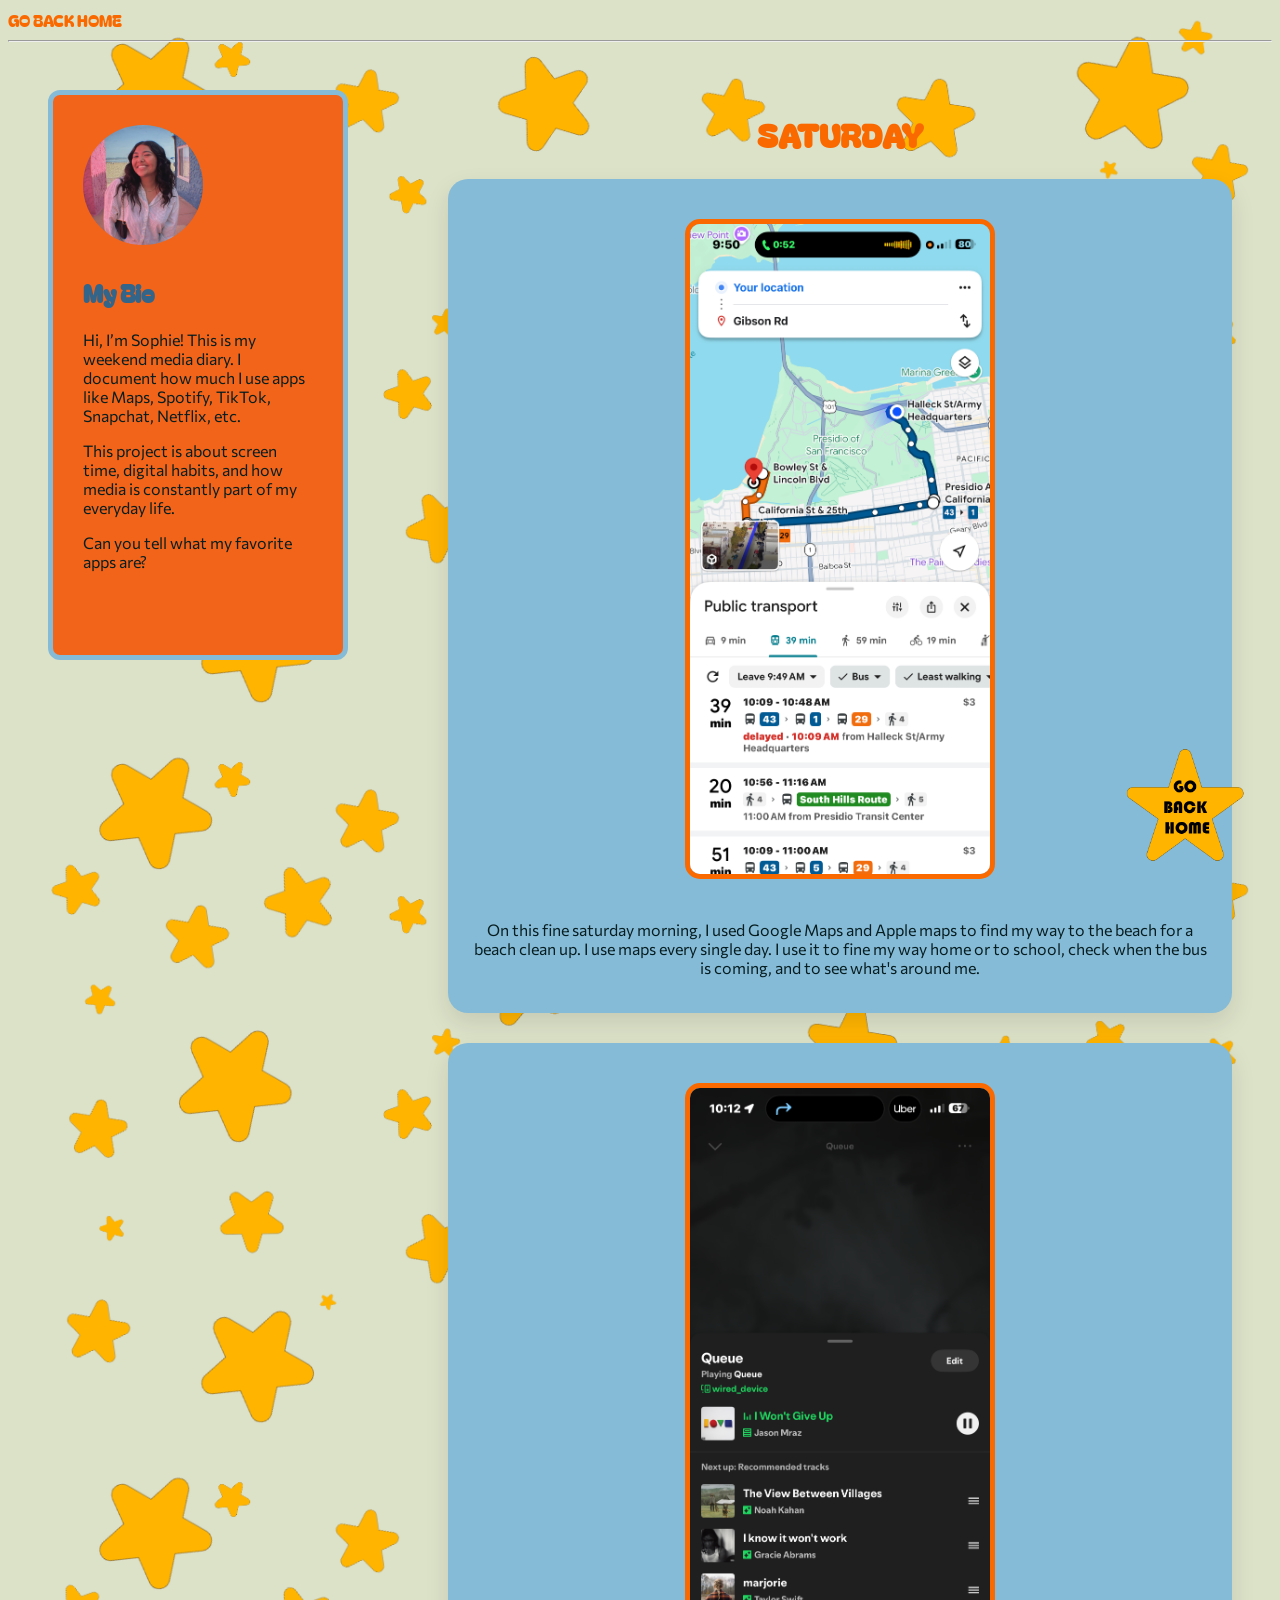
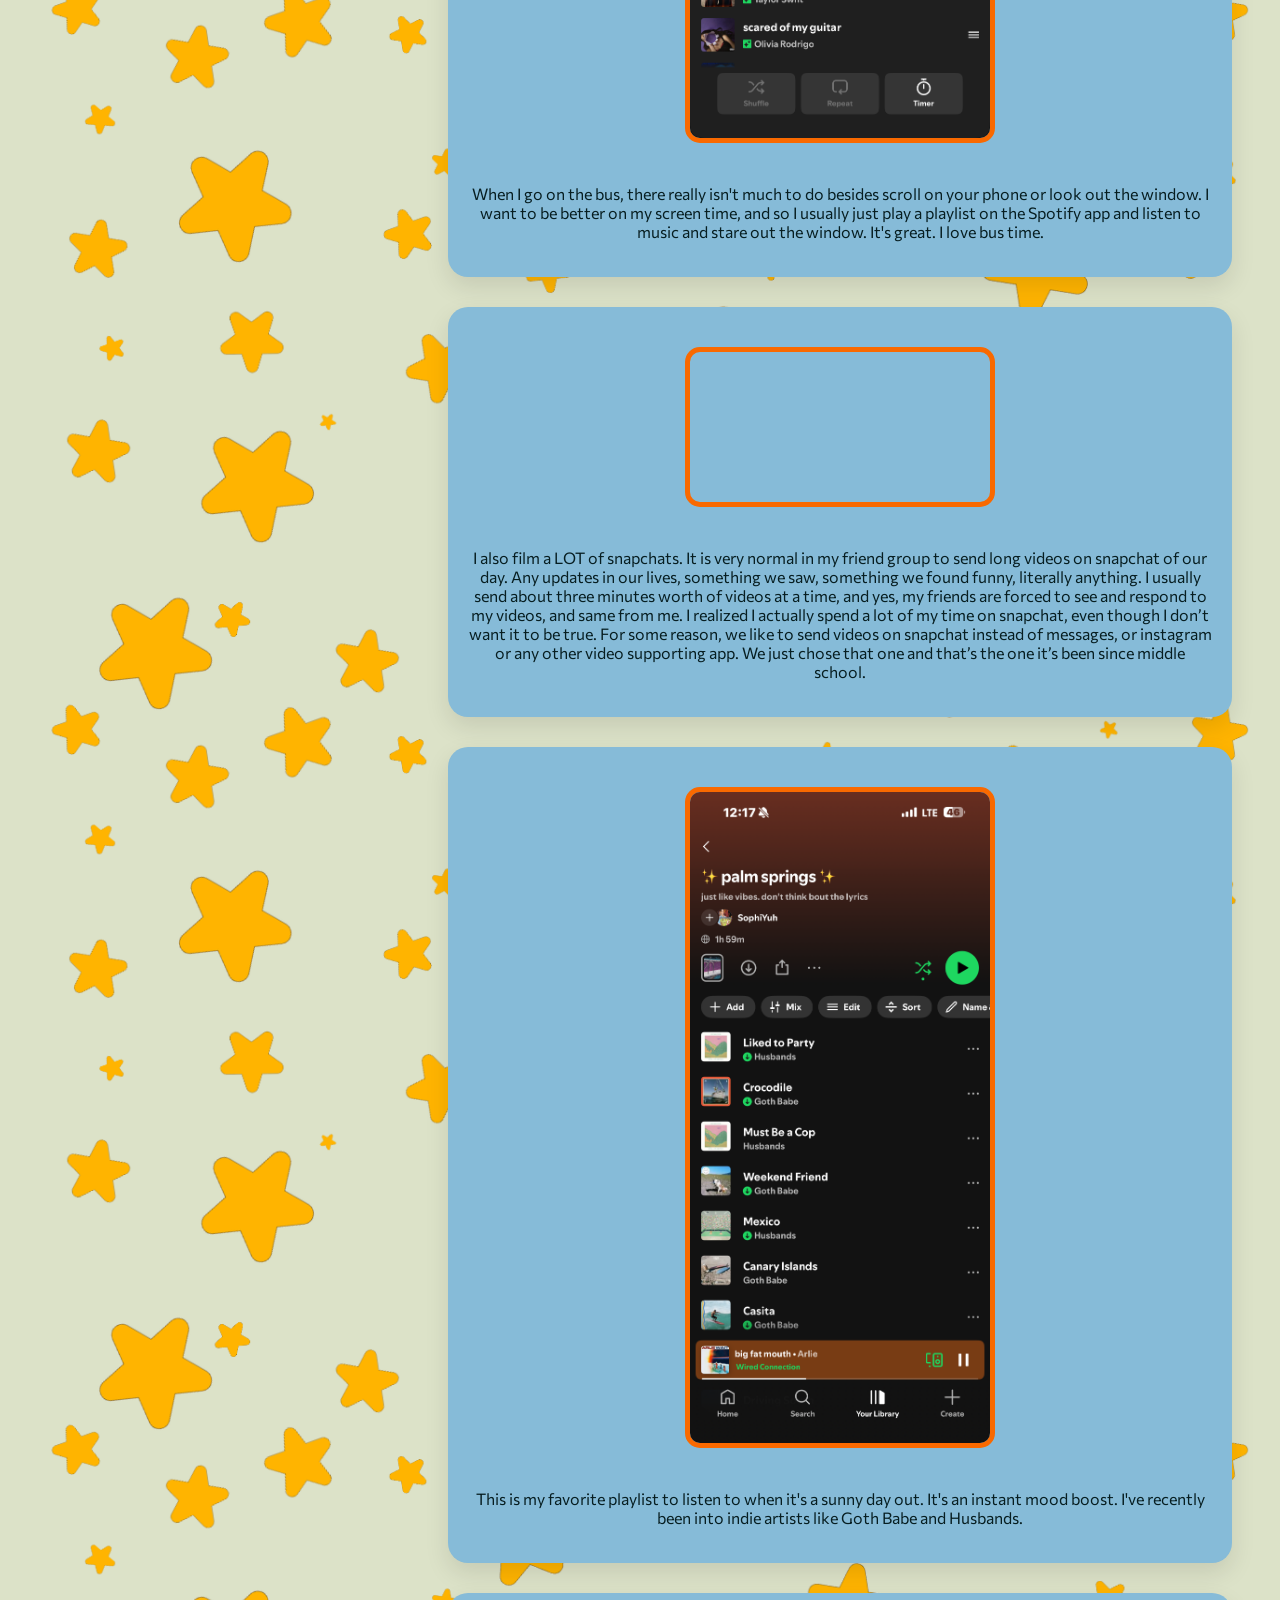
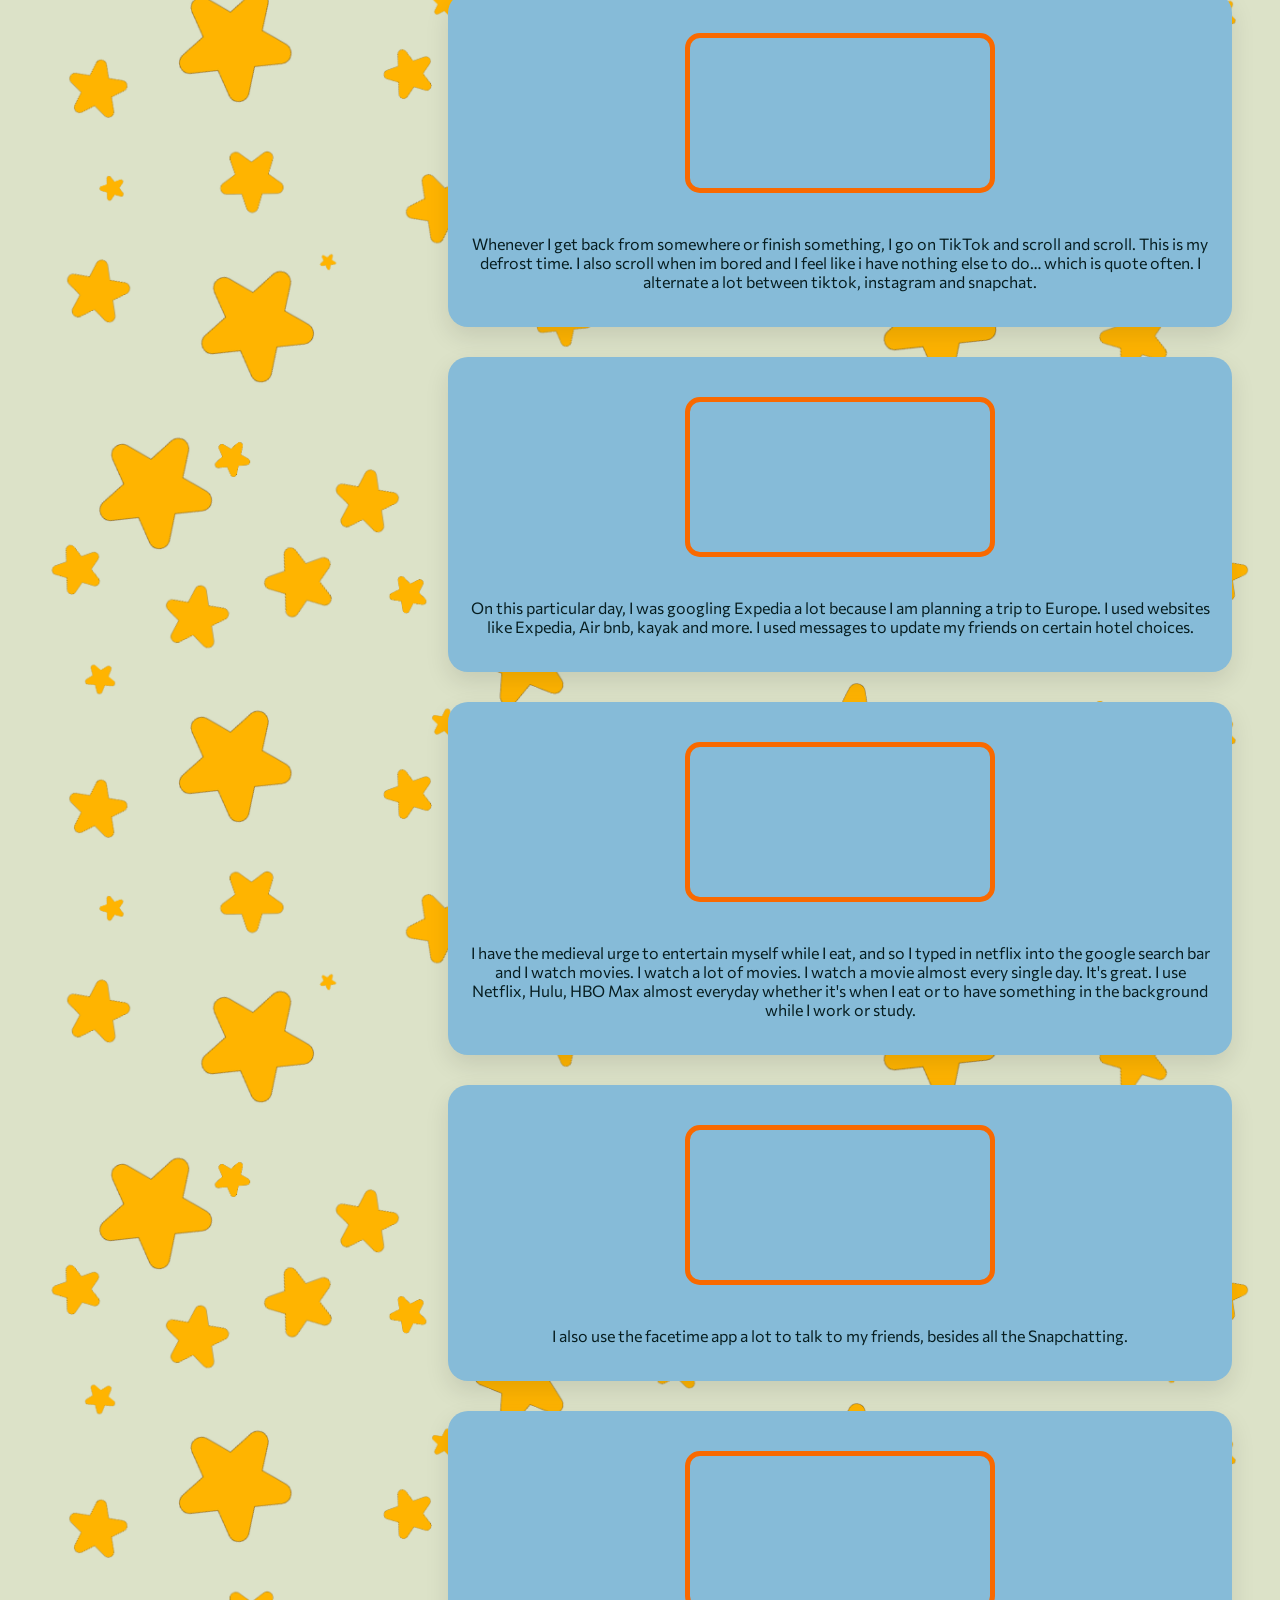
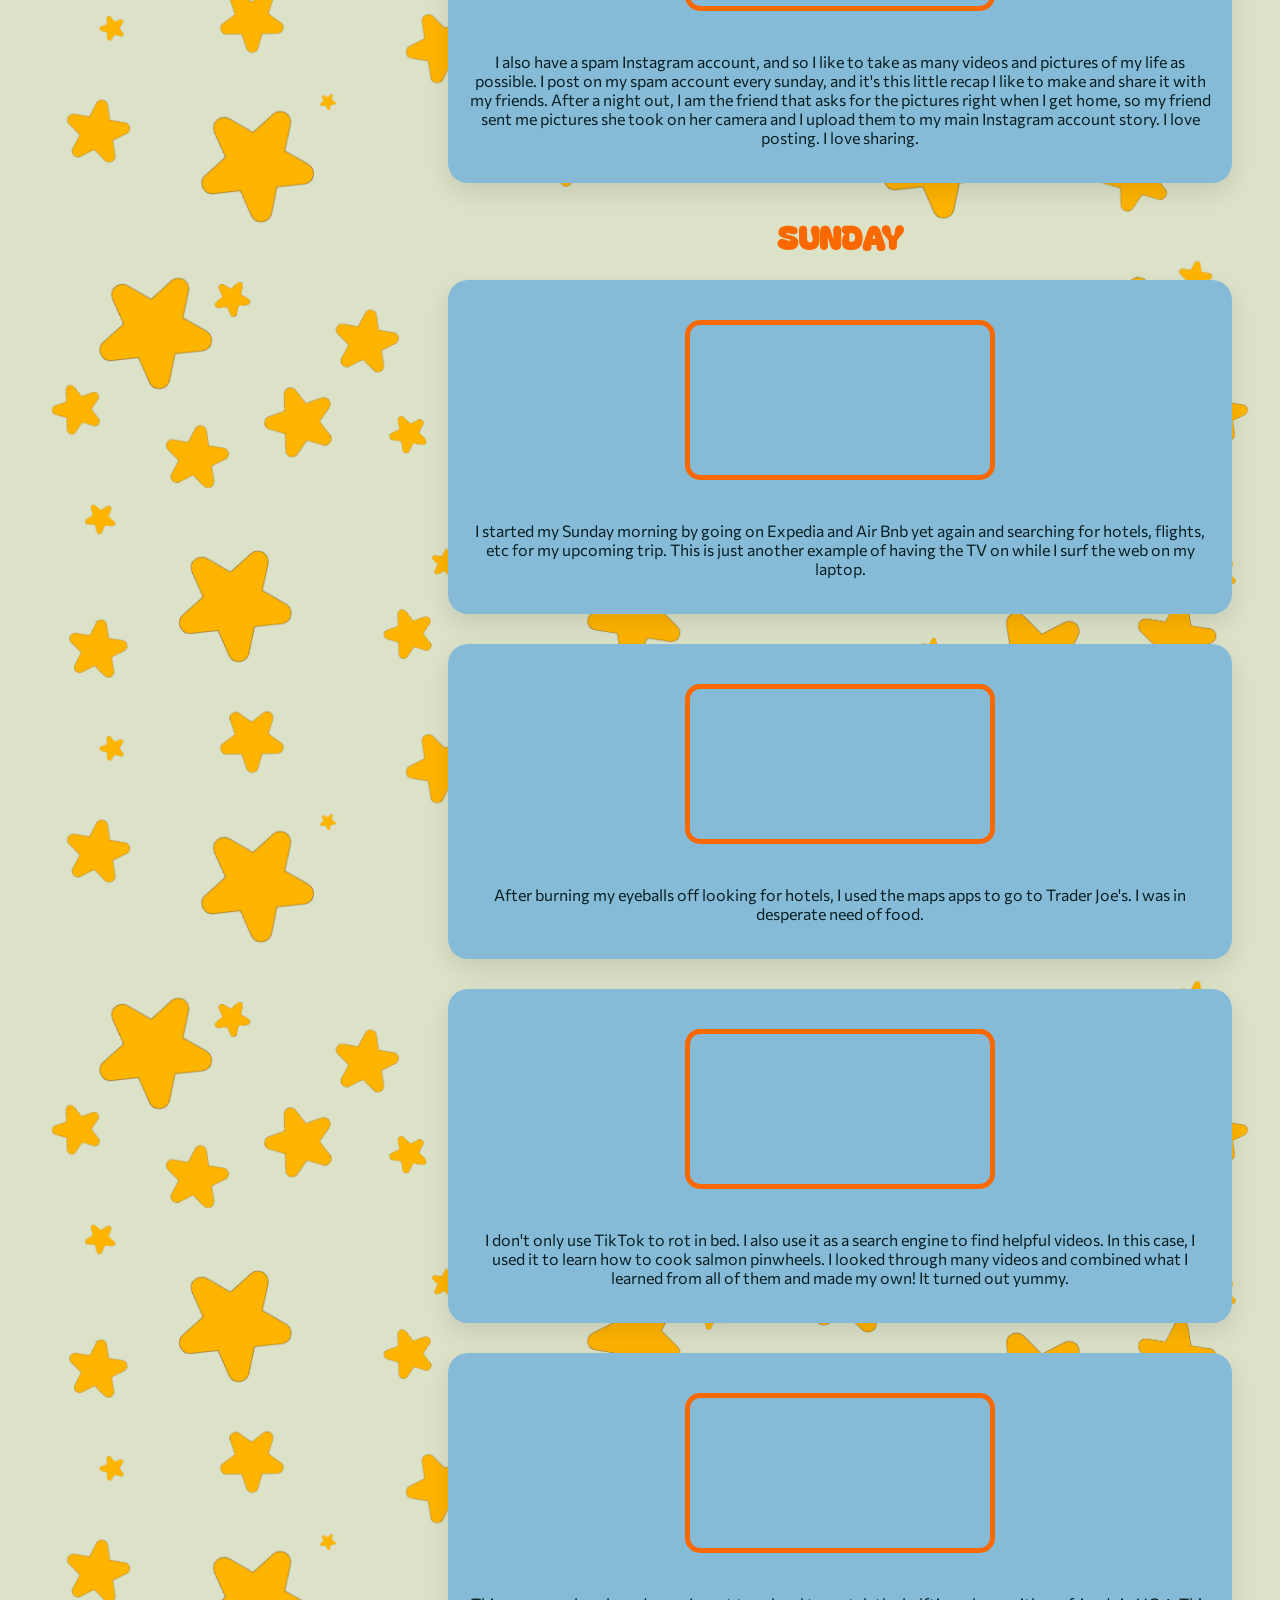
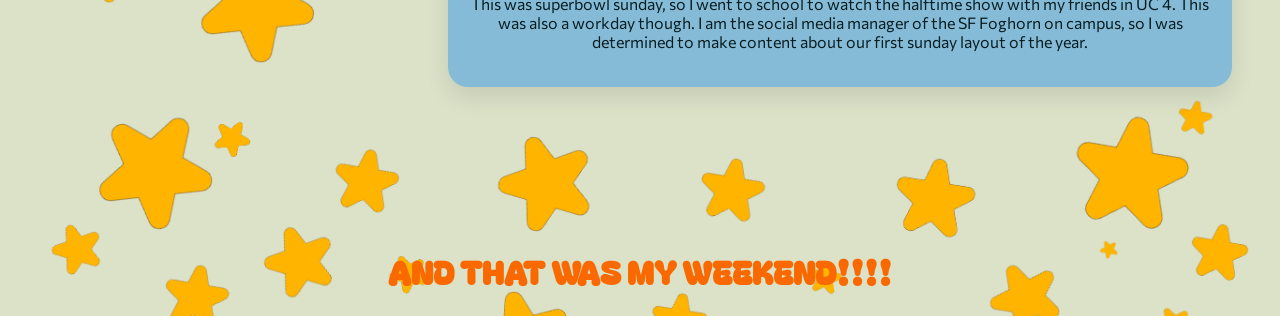
==== commit 80be22da: "mon04" ====
--- a/thefeed/thefeed.html
+++ b/thefeed/thefeed.html
@@ -50,88 +50,92 @@
     <div class="saturday">
                 <h1>SATURDAY</h1>
 
+                <div class="post">
                 <img src="img/google_maps.PNG" alt="a screenshot of the google mpas app and my location">
 
                     <p>On this fine saturday morning, I used Google Maps and Apple maps to find my way to the beach for a beach clean up. I use maps every single day. I use it to fine my way home or to school, check when the bus is coming, and to see what's around me.</p>
+</div>
 
-
+ <div class="post">
             <img src="img/spotify_queue.PNG" alt="screenshot of the queue of songs I listened to on the bus">
             <p> When I go on the bus, there really isn't much to do besides scroll on your phone or look out the window. I want to be better on my screen time, and so I usually just play a playlist on the Spotify app and listen to music and stare out the window. It's great. I love bus time.</p>
-  
+  </div>
 
-
+<div class="post">
             <video autoplay muted loop playsinline>
             <source src="img/snaping_people.mp4" type="video/mp4">
             </video>
 
             <p> I also film a LOT of snapchats. It is very normal in my friend group to send long videos on snapchat of our day. Any updates in our lives, something we saw, something we found funny, literally anything. I usually send about three minutes worth of videos at a time, and yes, my friends are forced to see and respond to my videos, and same from me. I realized I actually spend a lot of my time on snapchat, even though I don’t want it to be true. For some reason, we like to send videos on snapchat instead of messages, or instagram or any other video supporting app. We just chose that one and that’s the one it’s been since middle school. </p>
+</div>
 
-
-
+<div class="post">
             <img src="img/my_fav_playlist.png" alt="a screenshot of my palm springs spotify playlist">
             <p>This is my favorite playlist to listen to when it's a sunny day out. It's an instant mood boost. I've recently been into indie artists like Goth Babe and Husbands. </p>
+</div>
 
-
-
+<div class="post">
             <video autoplay muted loop playsinline>
             <source src="img/scrolling_tiktok.mp4" type="video/mp4">
             </video>
             <p> Whenever I get back from somewhere or finish something, I go on TikTok and scroll and scroll. This is my defrost time. I also scroll when im bored and I feel like i have nothing else to do… which is quote often. I alternate a lot between tiktok, instagram and snapchat. </p>
+</div>
 
-
-<div class="vdeioexpedia"></div>
+<div class="post">
             <video autoplay muted loop playsinline>
             <source src="img/type_expedia.mp4" type="video/mp4">
             </video>
             <p> On this particular day, I was googling Expedia a lot because I am planning a trip to Europe. I used websites like Expedia, Air bnb, kayak and more. I used messages to update my friends on certain hotel choices. </p>
+</div>
 
-
-
+<div class="post">
             <video autoplay muted loop playsinline>
             <source src="img/netflix_eating.mp4" type="video/mp4">
             </video>
 
             <p> I have the medieval urge to entertain myself while I eat, and so I typed in netflix into the google search bar and I watch movies. I watch a lot of movies. I watch a movie almost every single day. It's great. I use Netflix, Hulu, HBO Max almost everyday whether it's when I eat or to have something in the background while I work or study.</p>
- 
+ </div>
 
-
+<div class="post">
             <video autoplay muted loop playsinline>
             <source src="img/sanchita_waving.mp4" type="video/mp4">
             </video>
             <p> I also use the facetime app a lot to talk to my friends, besides all the Snapchatting.</p>
+</div>
 
+<div class="post">
             <video autoplay muted loop playsinline>
             <source src="img/goin_through_pics_night.mp4" type="video/mp4">
             </video>
             <p>I also have a spam Instagram account, and so I like to take as many videos and pictures of my life as possible. I post on my spam account every sunday, and it's this little recap I like to make and share it with my friends. 
             After a night out, I am the friend that asks for the pictures right when I get home, so my friend sent me pictures she took on her camera and I upload them to my main Instagram account story. I love posting. I love sharing. </p>
+</div>
 
-</div>
 <div class="sunday">
         <h1>SUNDAY</h1>
     
-
+<div class="post">
     <video autoplay muted loop playsinline>
     <source src="img/airbnb_searching.mp4" type="video/mp4">
     </video>
         <p>I started my Sunday morning by going on Expedia and Air Bnb yet again and searching for hotels, flights, etc for my upcoming trip. This is just another example of having the TV on while I surf the web on my laptop. </p>
-  
+  </div>
 
-
+<div class="post">
     <video autoplay muted loop playsinline>
     <source src="img/maps_traderjoes.mp4" type="video/mp4">
     </video>
         <p> After burning my eyeballs off looking for hotels, I used the maps apps to go to Trader Joe's. I was in desperate need of food. </p>
+</div>
 
-
-
+<div class="post">
     <video autoplay muted loop playsinline>
     <source src="img/salmon_recipe.mp4" type="video/mp4">
     </video>
         <p> I don't only use TikTok to rot in bed. I also use it as a search engine to find helpful videos. In this case, I used it to learn how to cook salmon pinwheels. I looked through many videos and combined what I learned from all of them and made my own! It turned out yummy. </p>
-  
+</div>
 
-
+<div class="post">
     <video autoplay muted loop playsinline>
     <source src="img/foghorn_content.mp4" type="video/mp4">
     </video>
--- a/thefeed/css/feed.css
+++ b/thefeed/css/feed.css
@@ -99,6 +99,14 @@
 
 }
 
+.post {
+  background-color: #86bbd8;   /* change color */
+  padding: 20px;
+  border-radius: 20px;
+  margin-bottom: 30px;
+  box-shadow: 0 10px 25px rgba(0,0,0,0.1);
+}
+
 .feed{
   text-align: center; 
 }
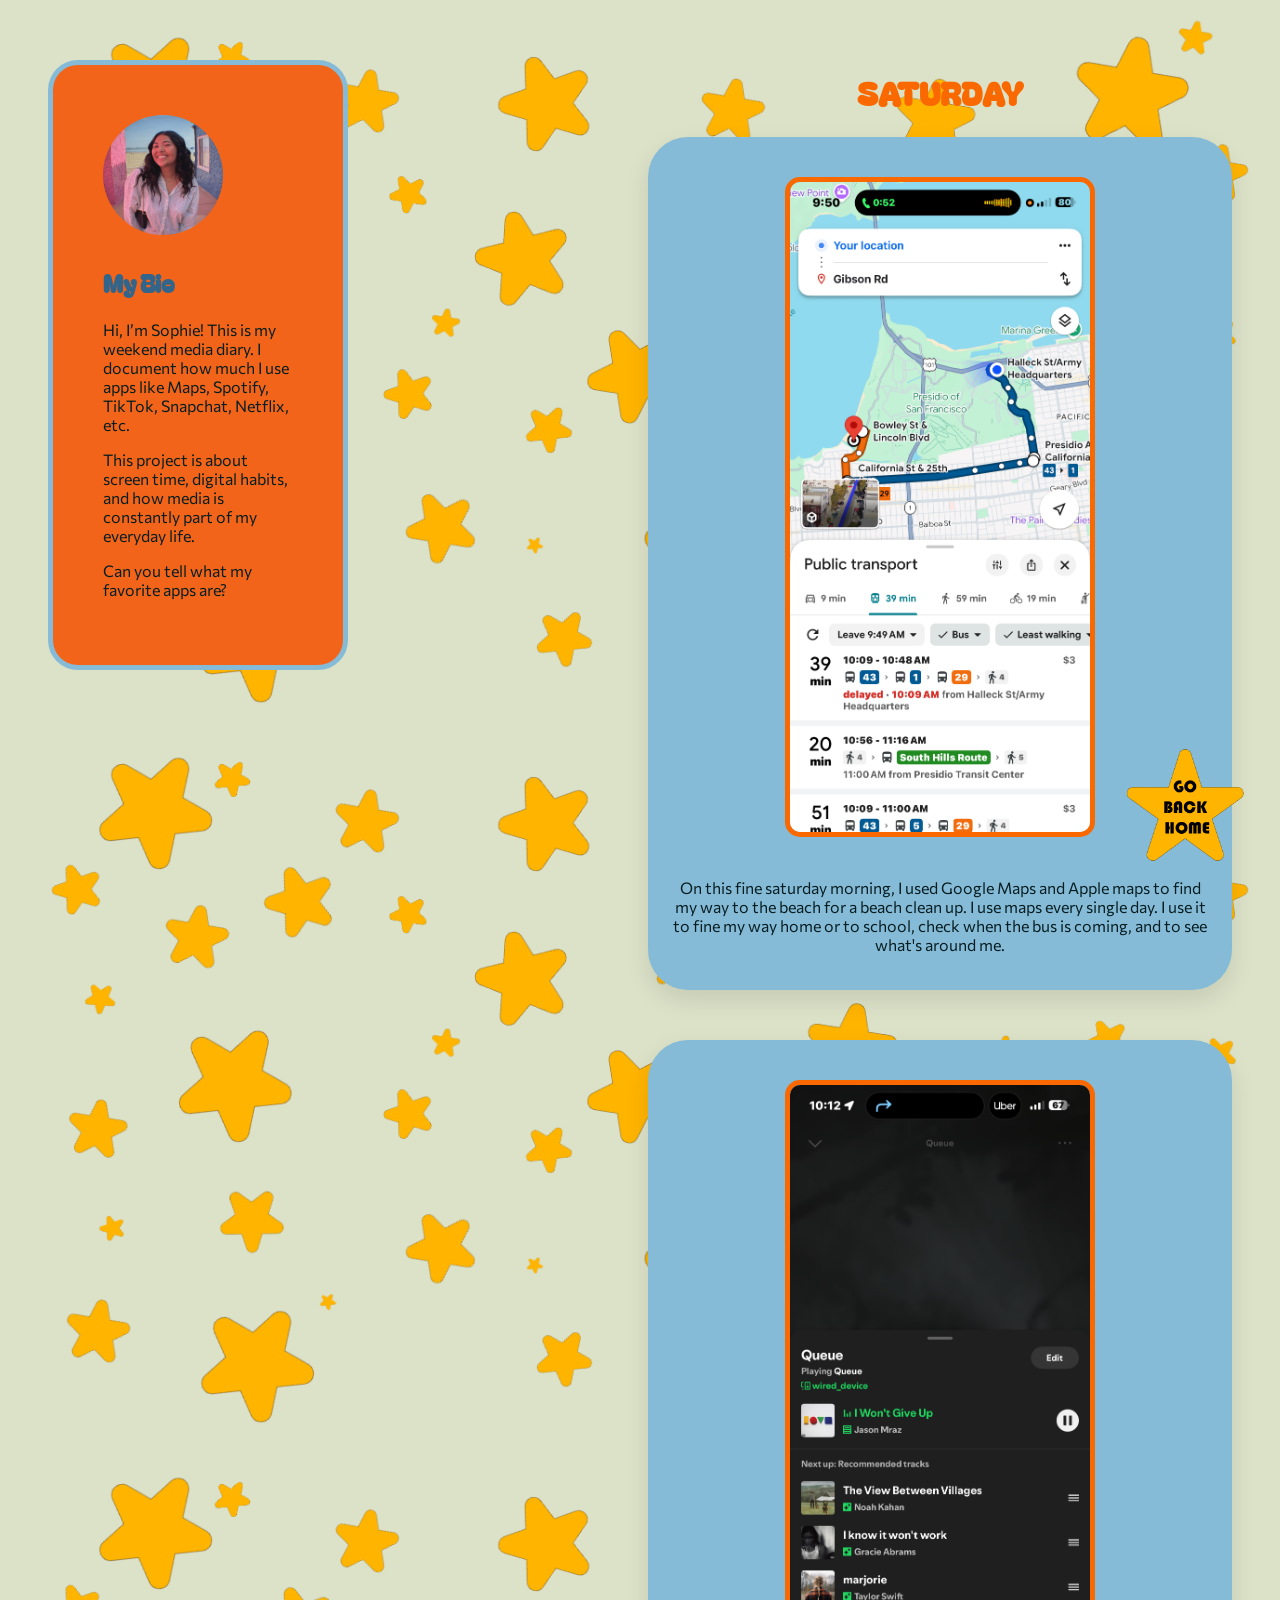
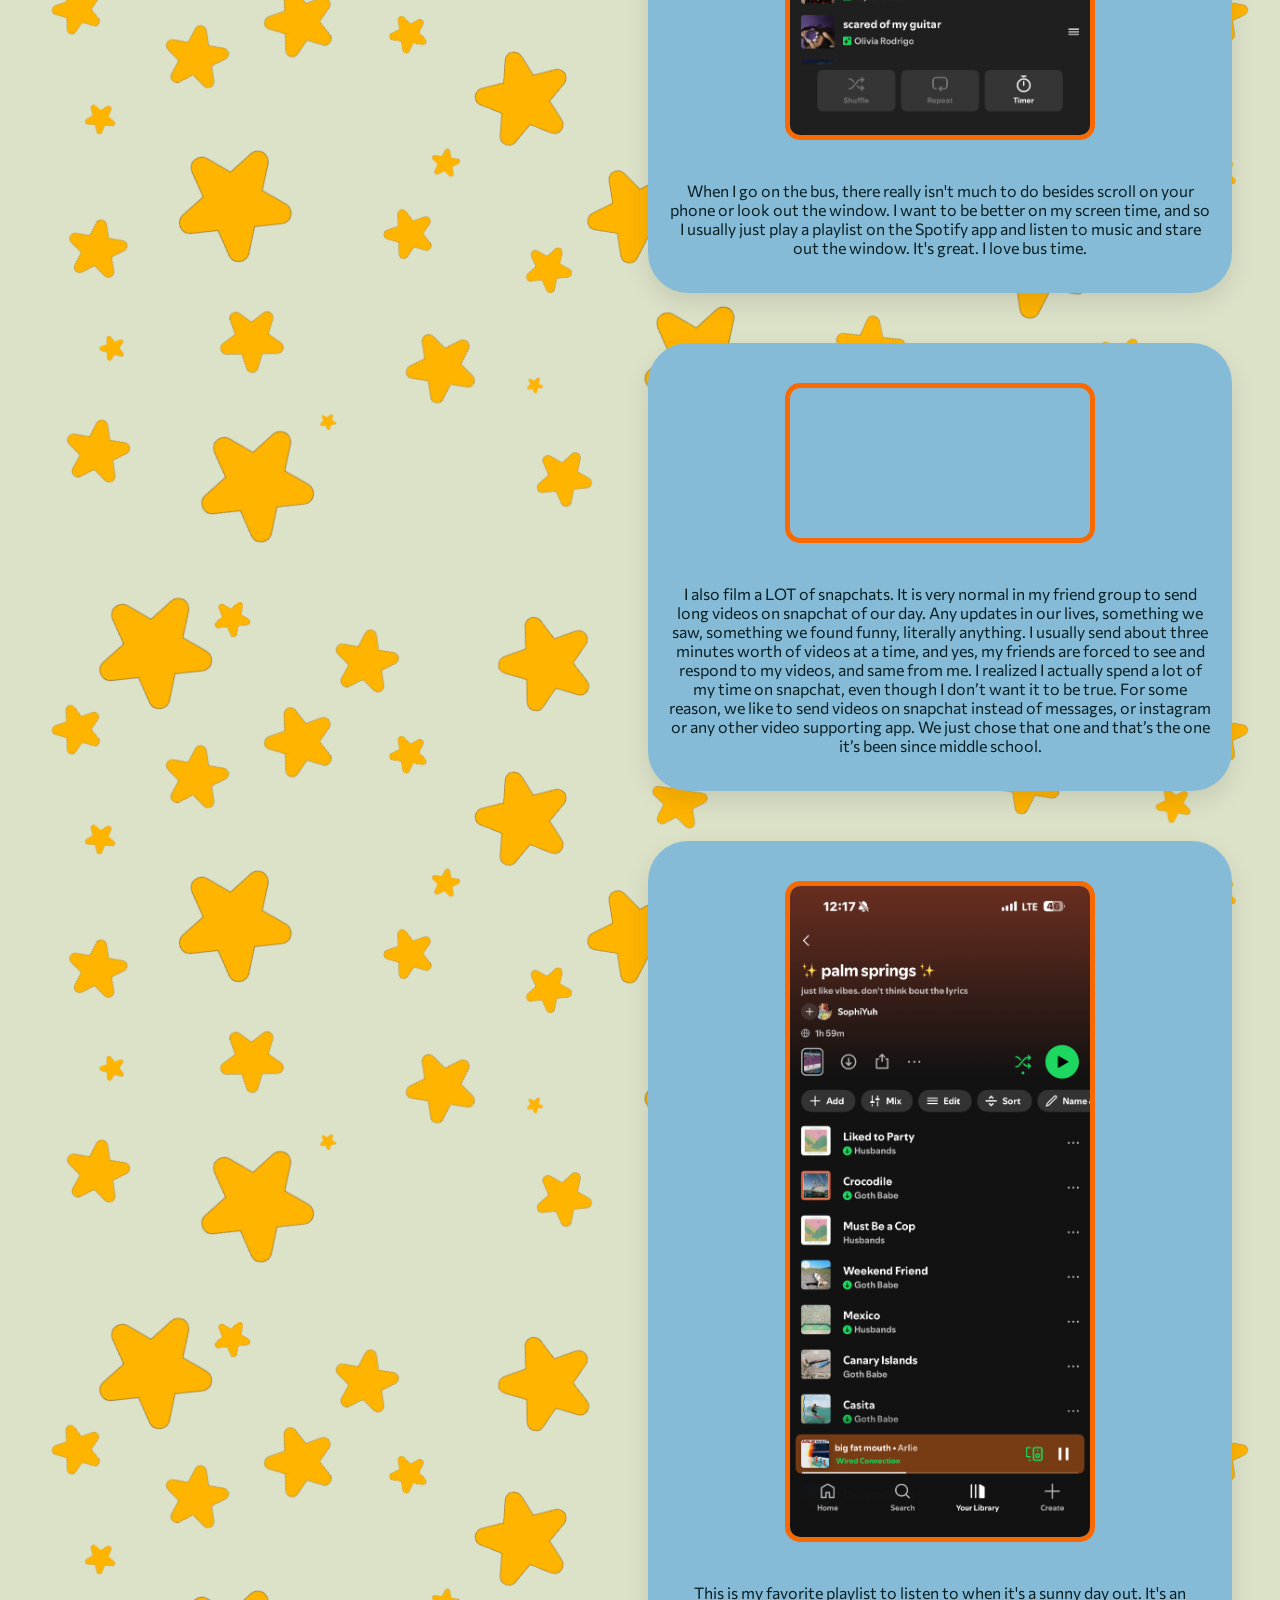
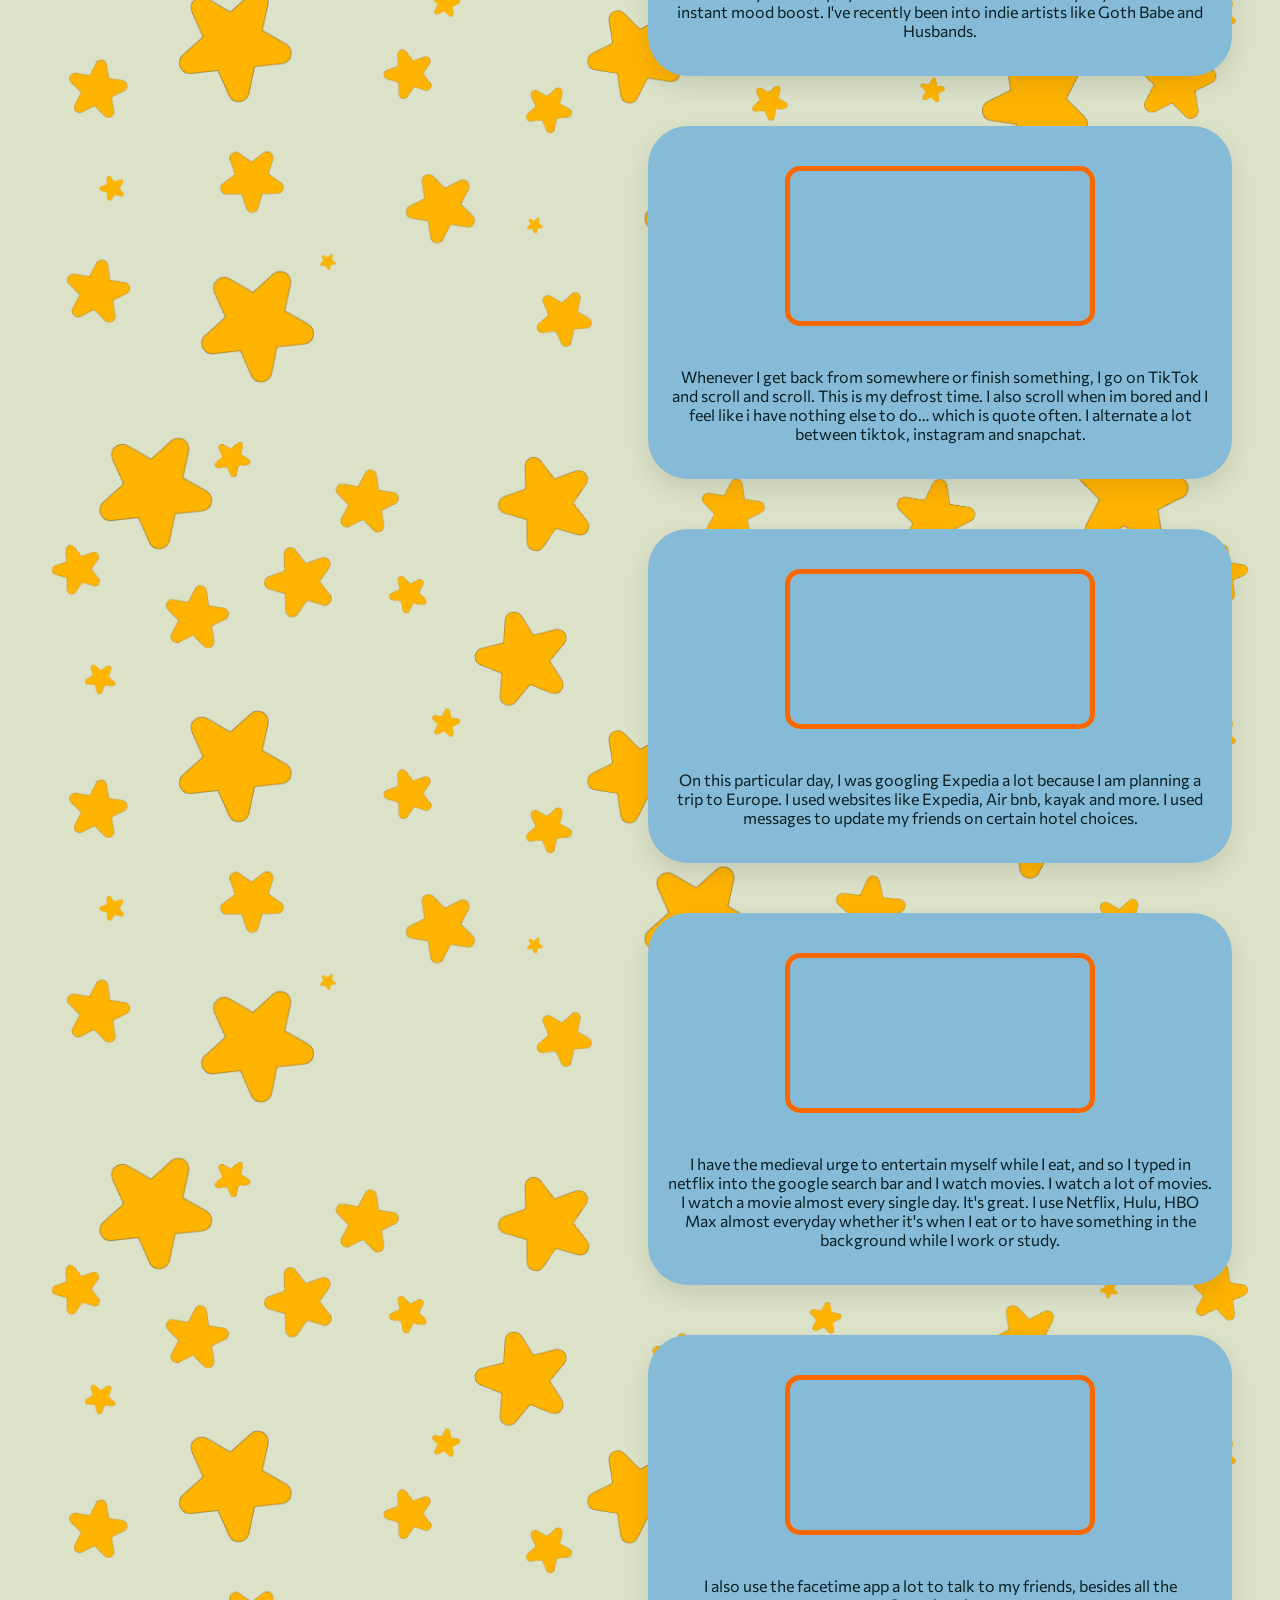
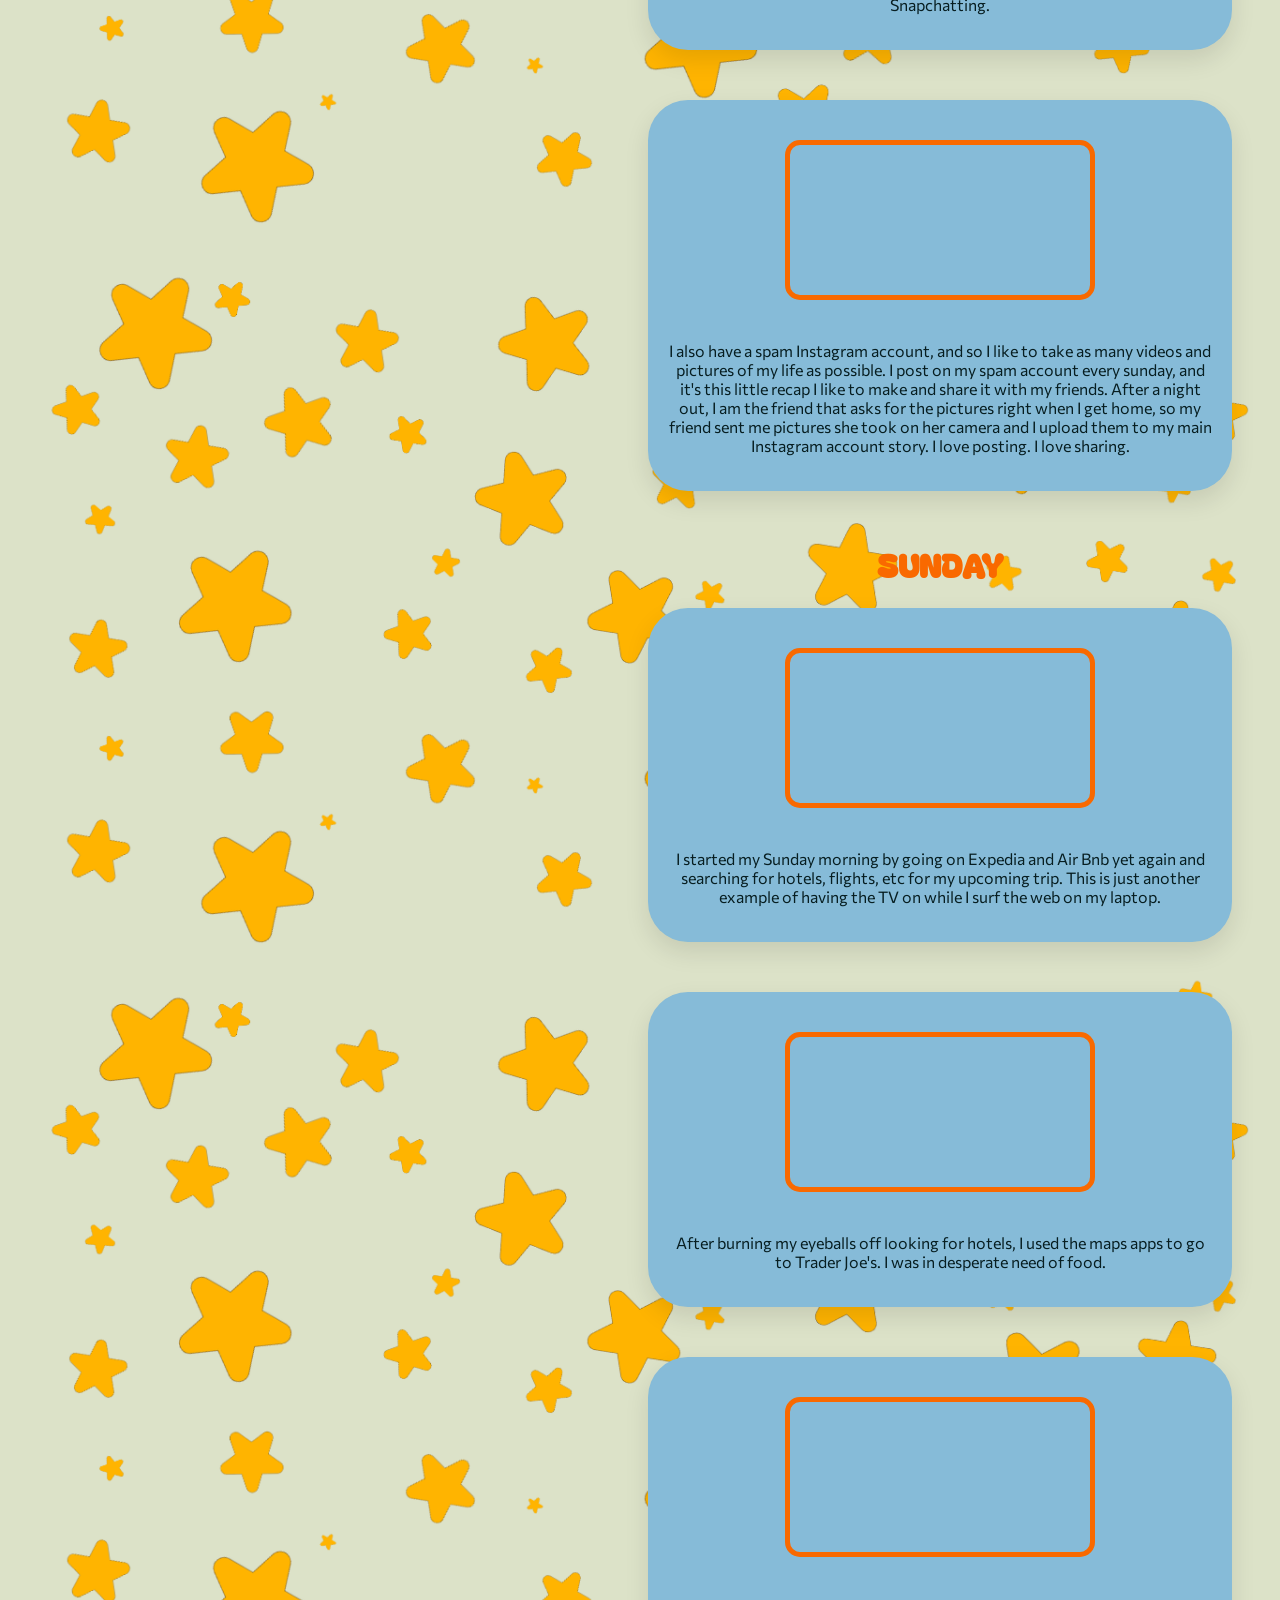
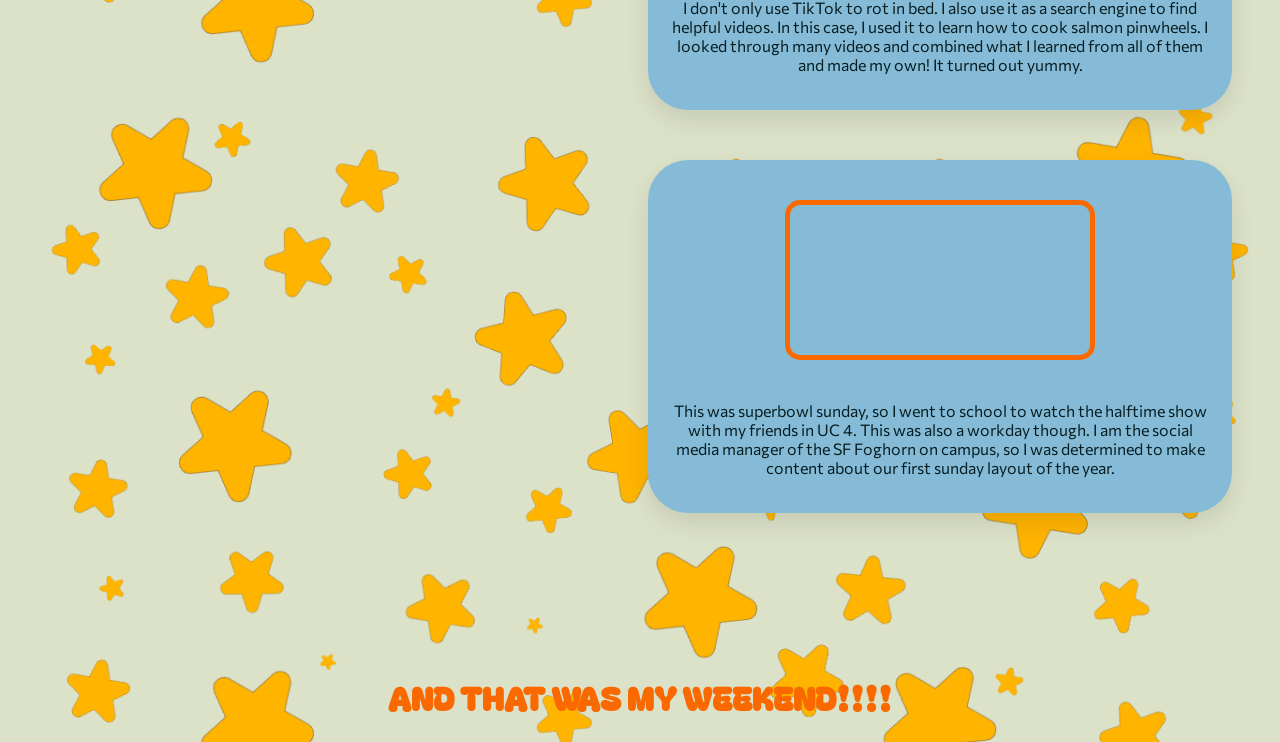
==== commit 2b6f1bc8: "mon05" ====
--- a/thefeed/thefeed.html
+++ b/thefeed/thefeed.html
@@ -20,11 +20,6 @@
 </head>
 
 <body>
-
-<nav>
-    <a href="../index.html">GO BACK HOME</a>
-</nav>
-    <hr/>
 
 <div class="page-layout">
       <!-- LEFT COLUMN: BIO BOX -->
--- a/thefeed/css/feed.css
+++ b/thefeed/css/feed.css
@@ -32,49 +32,26 @@
     color: #F96900;
 }
 
-nav a{
-    color:#F96900;
-    text-decoration: none;
-}
-
-img{
-    width: 300px;
-    height: 550px;
-}
-
-video{
-  width: 300px;
-  height: 433px;
-}
-
 h1{
   text-align: center;
-}
-
-#animatedgif{
-  width: 481px;
-  height: 459px;
-  display: flex;
-  justify-content: center;
-  align-items: center;
-
 }
 
 .page-layout{
   display: grid;
   justify-content: end;
   grid-template-columns: 300px 1fr;
-  gap: 100px;
+ column-gap: 300px;
   padding:40px;
+  justify-content: center;
 }
 
 .bio-box{
   position: sticky;
-  top: 40px;
+  top: 60px;
   height: 500px;
   background: #f26419;
-  padding: 30px;
-  border-radius:12px;
+  padding: 50px;
+  border-radius:30px;
   border: 5px #86bbd8 solid;
   color: #33658a;
 }
@@ -85,11 +62,13 @@
   object-fit: cover;   /* prevents distortion */
   border-radius: 50%;  /* makes it circular */
   margin-bottom: 5px;
+
 }
 
 .feed img,
 .feed video {
-  width:300px;
+  max-width:300px;
+  width: 100%;
   height: auto;
   align-items: center;
   justify-content: center;
@@ -102,13 +81,14 @@
 .post {
   background-color: #86bbd8;   /* change color */
   padding: 20px;
-  border-radius: 20px;
-  margin-bottom: 30px;
+  border-radius: 40px;
+  margin-bottom: 50px;
   box-shadow: 0 10px 25px rgba(0,0,0,0.1);
 }
 
 .feed{
   text-align: center; 
+    max-width: 600px;
 }
 
 .saturday {
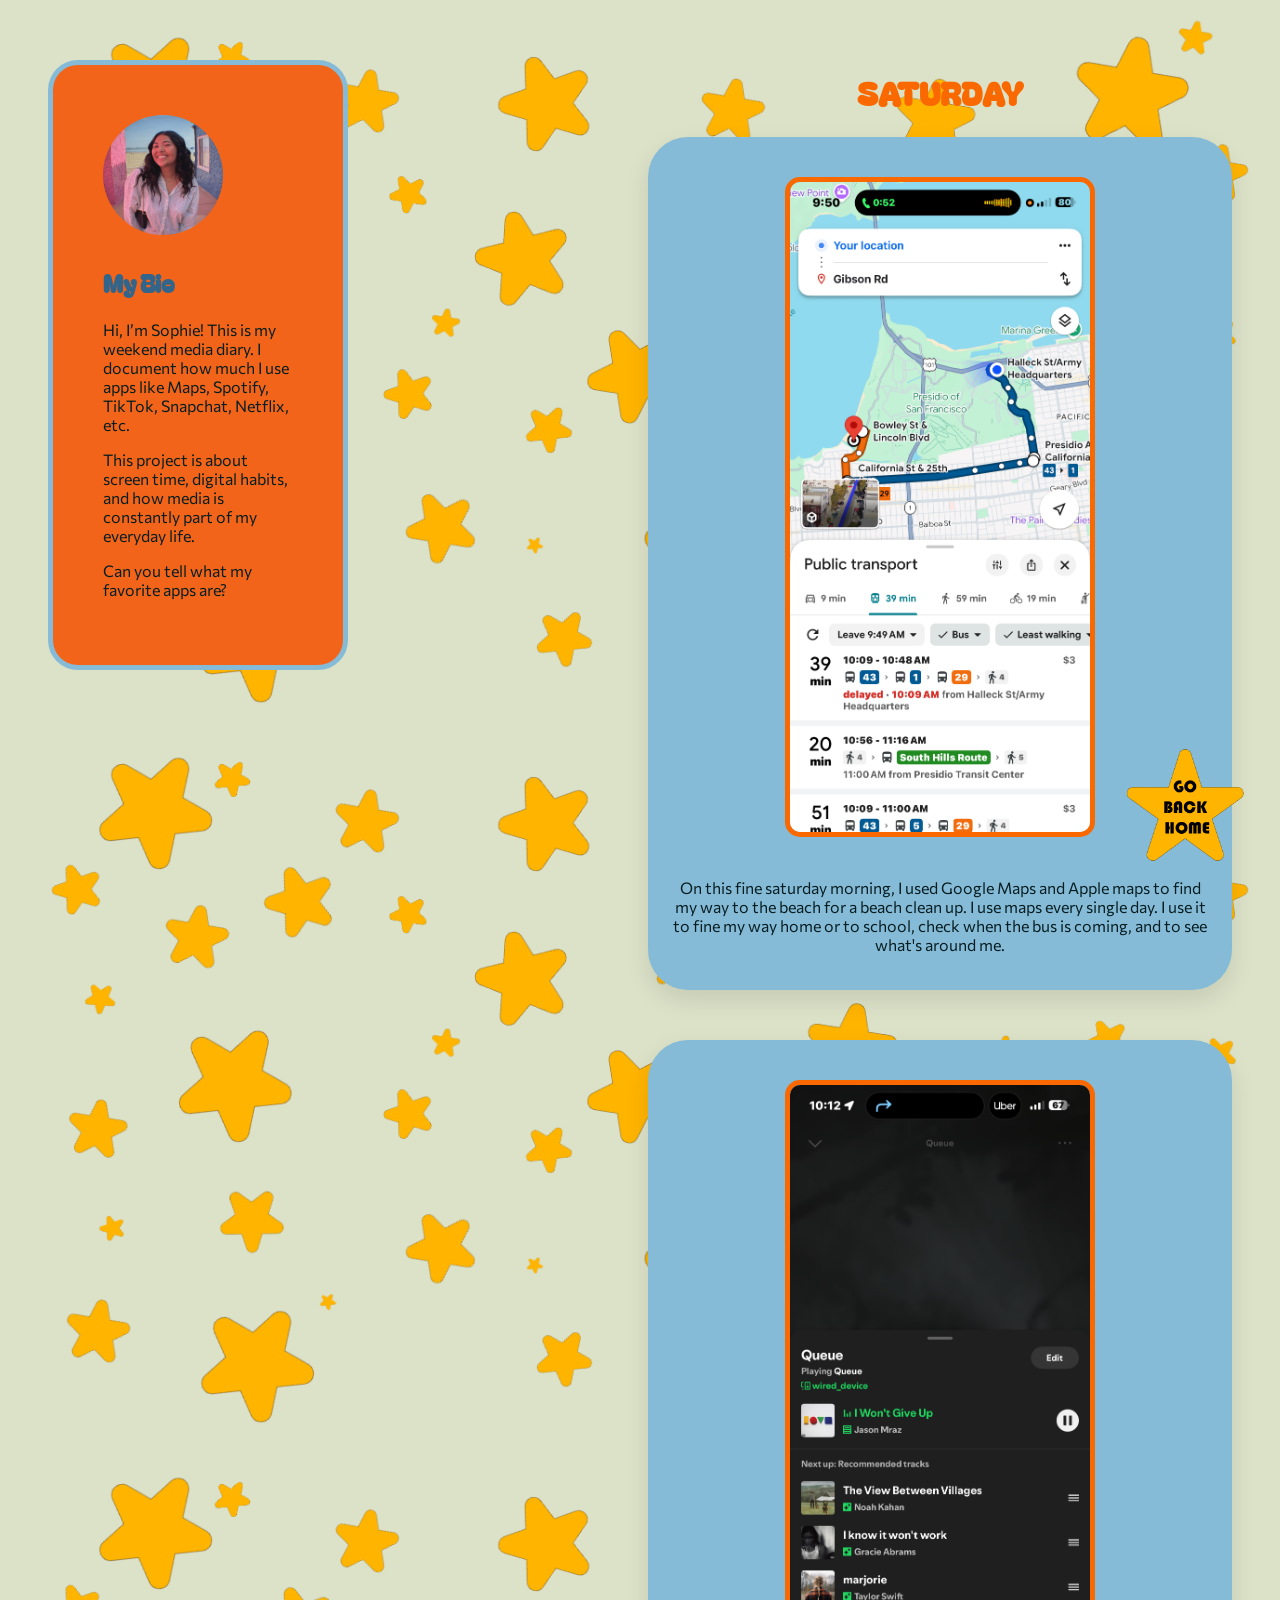
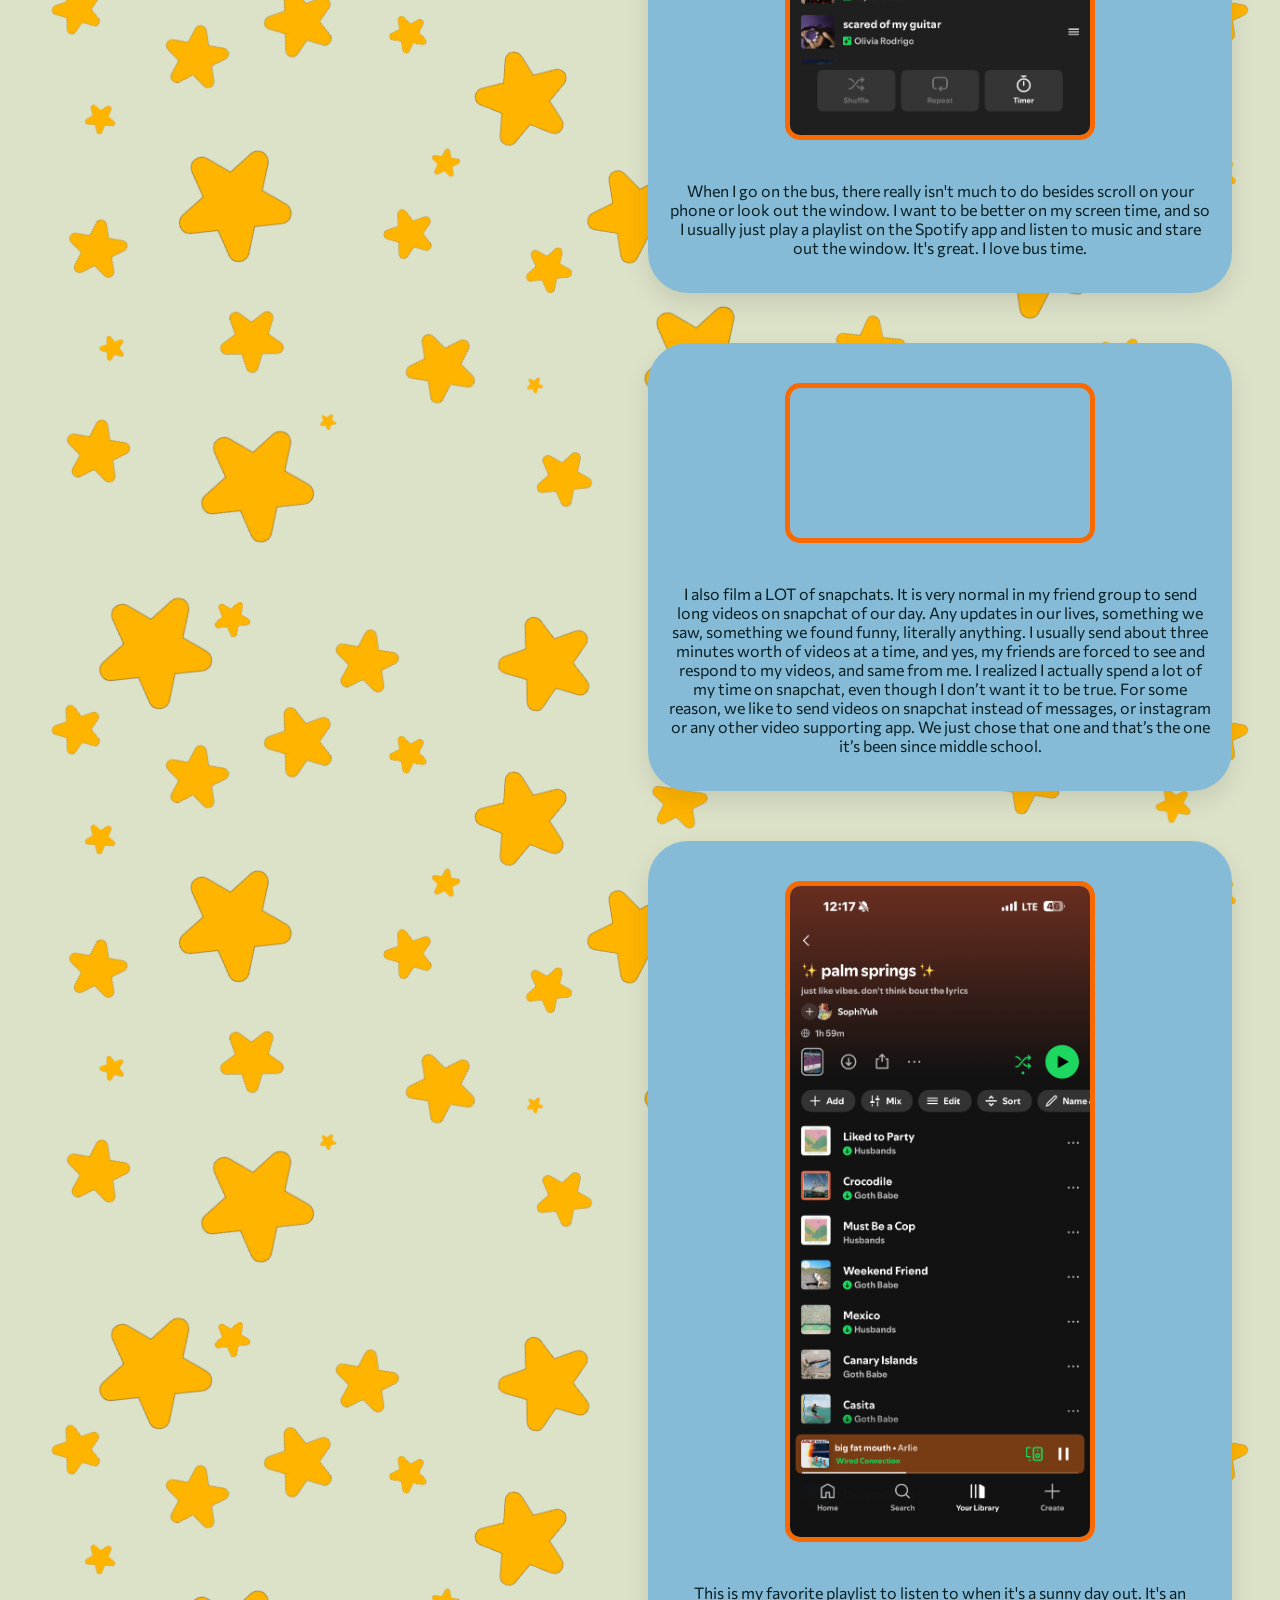
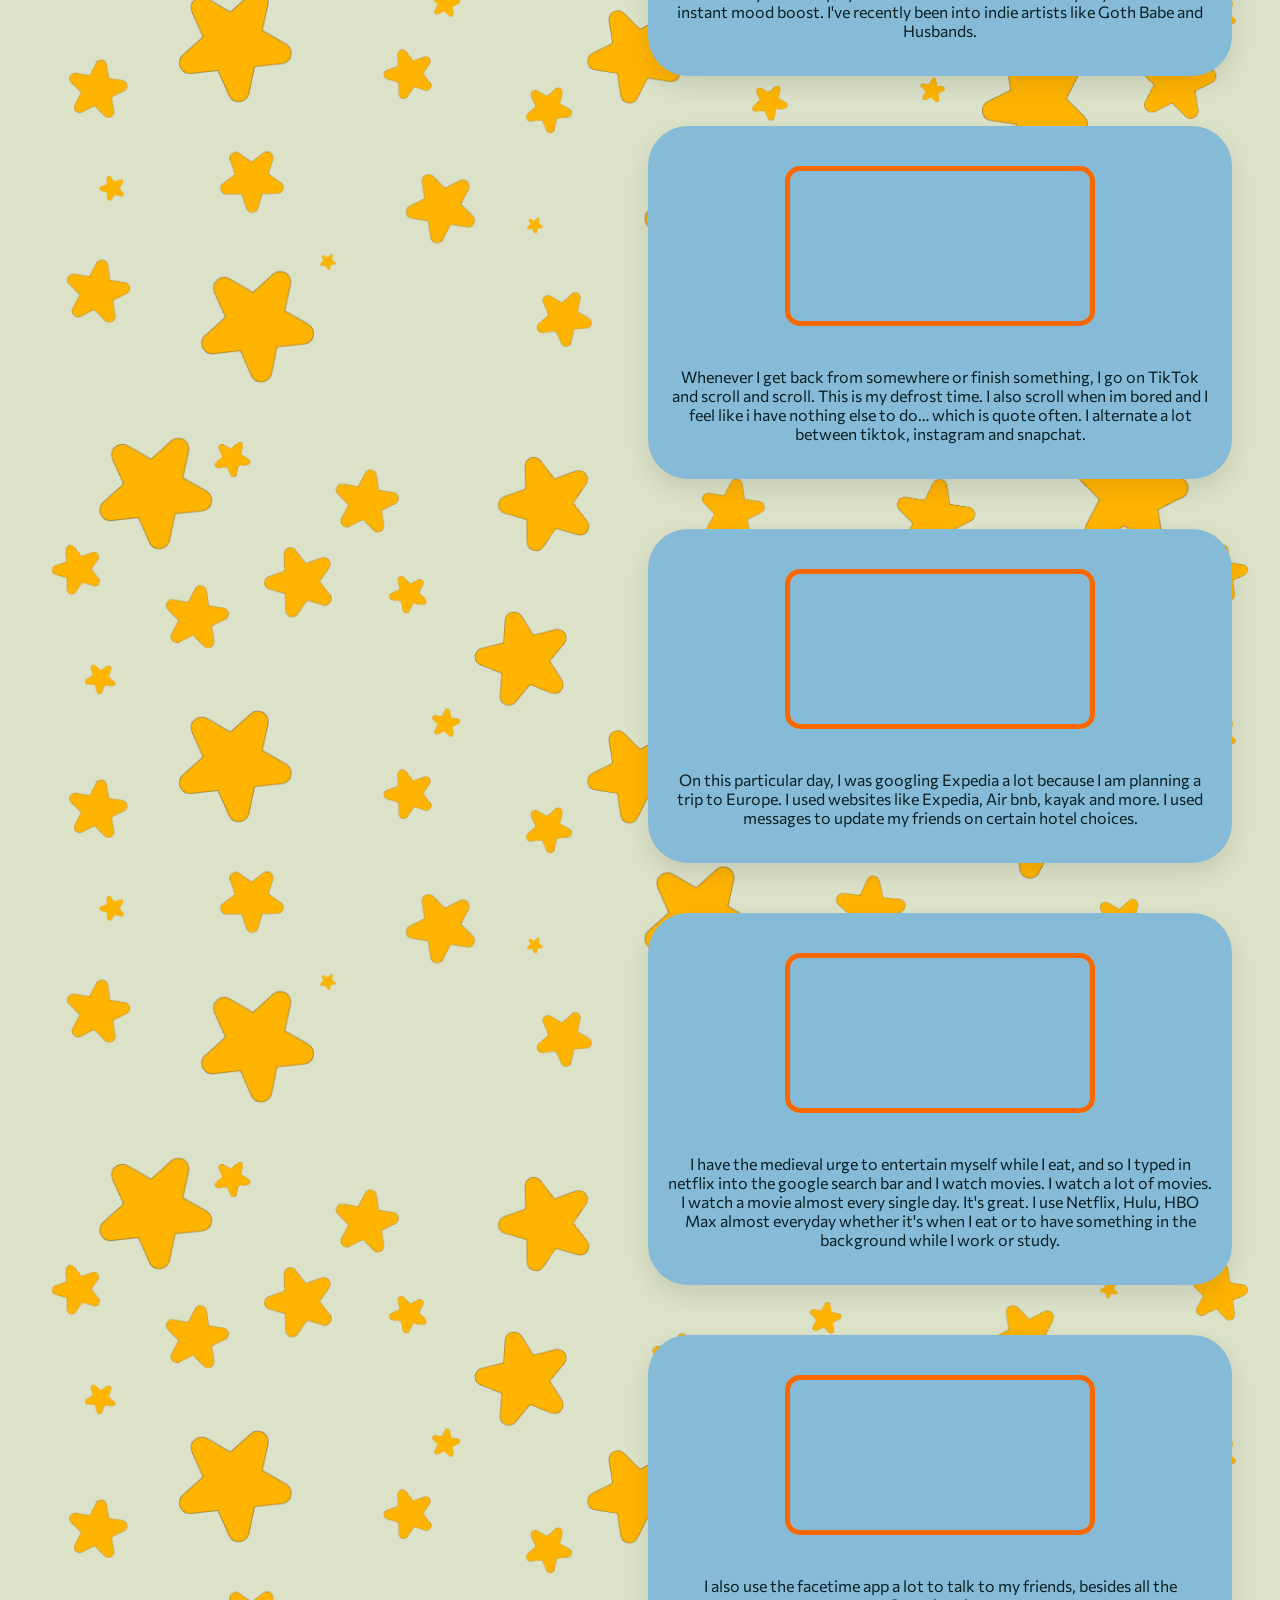
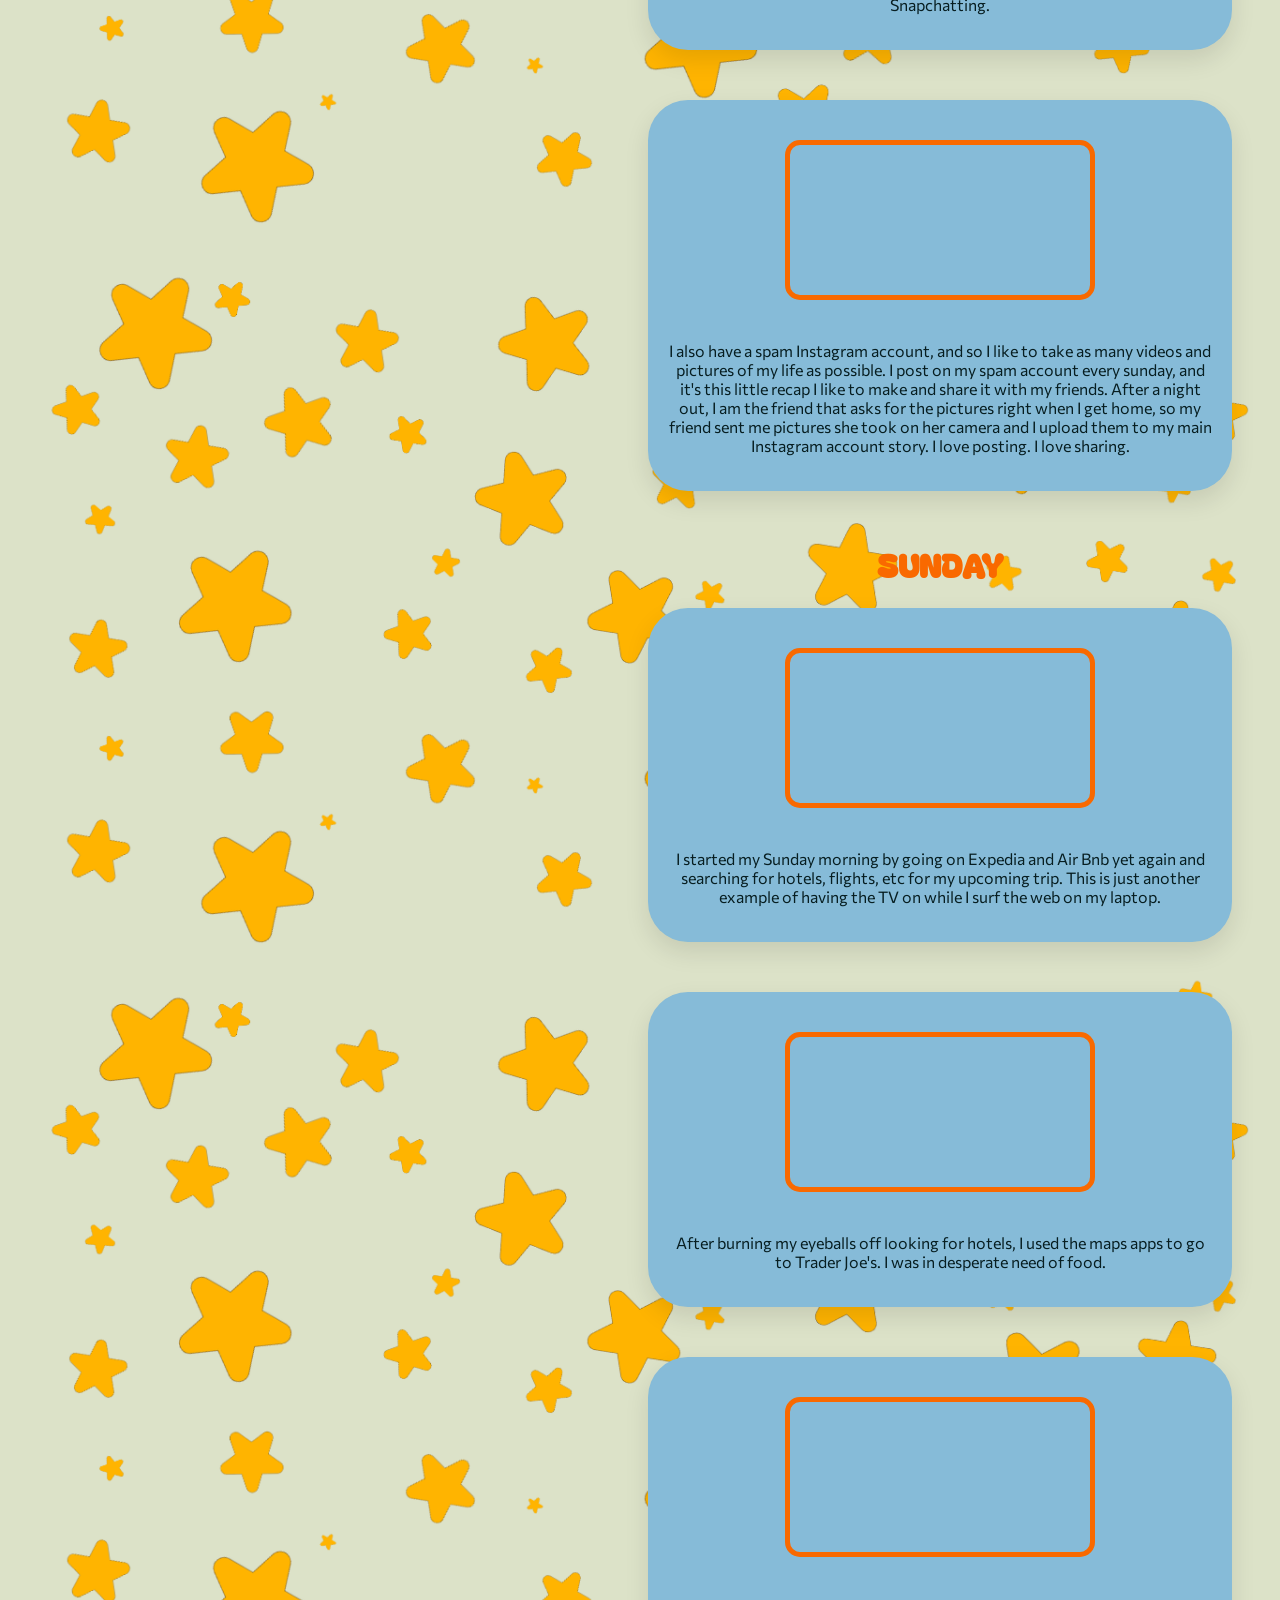
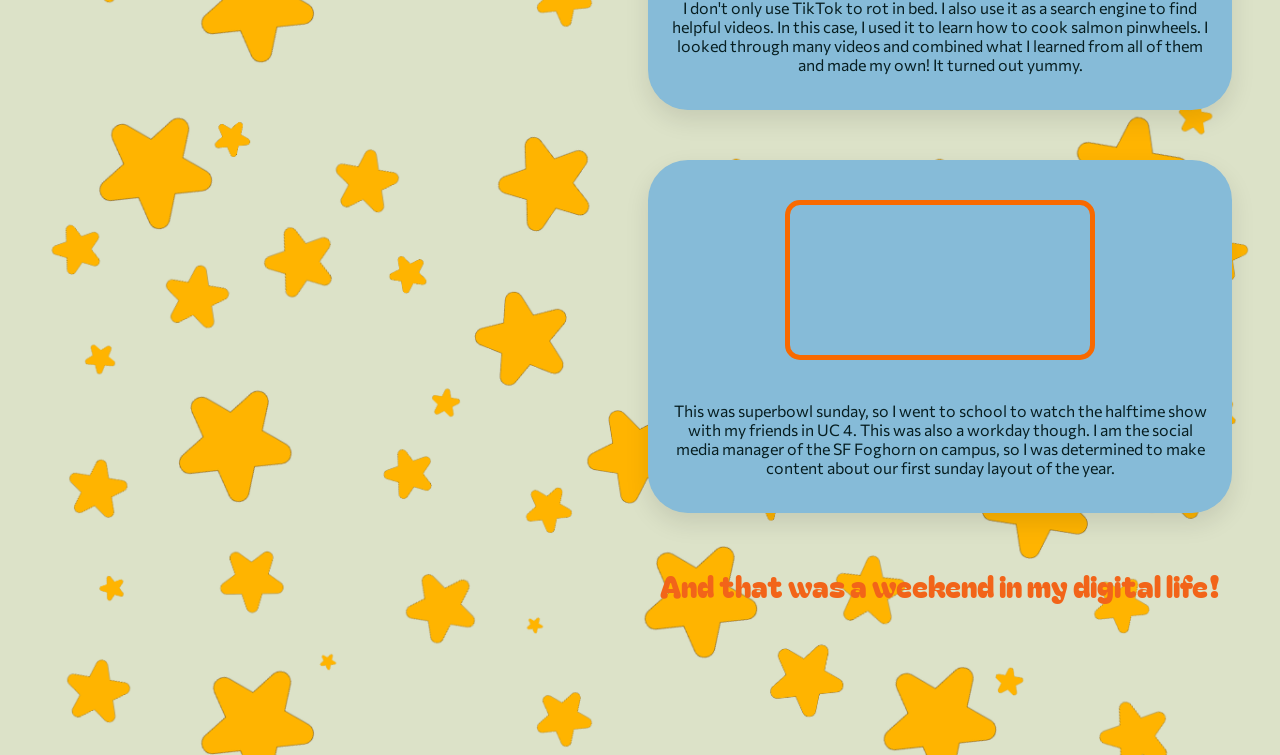
==== commit 9c5eadf3: "myfrikinfinal" ====
--- a/thefeed/thefeed.html
+++ b/thefeed/thefeed.html
@@ -137,6 +137,12 @@
         <p> This was superbowl sunday, so I went to school to watch the halftime show with my friends in UC 4. This was also a workday though. I am the social media manager of the SF Foghorn on campus, so I was determined to make content about our first sunday layout of the year. </p>
 </div>
 
+  <!-- 👇 Add this AFTER the last post -->
+  <p class="closing-line">
+    And that was a weekend in my digital life!
+  </p>
+
+
   </main>
 
   <div class="corner-star"> 
@@ -145,12 +151,6 @@
     <img src="img/star_fixed.png" class="corner-star"> </a>
 </div>
 </div>
-
-
-    <h1>
-    AND THAT WAS MY WEEKEND!!!!
-    </h1>
-
  <!-- INSERT FIXED STARSTILL -->
 
 
--- a/thefeed/css/feed.css
+++ b/thefeed/css/feed.css
@@ -95,6 +95,17 @@
   margin-bottom: 100px; 
 }
 
+.closing-line {
+  margin-top: 40px;
+  font-size: 30px;
+  font-weight: 600;
+  text-align: center;
+  color: #f26419;
+  font-family: "Bagel Fat One", system-ui;
+  font-weight: 400;
+  font-style: normal;
+}
+
 .corner-star {
   position: fixed;
   bottom: 20px;   /* distance from bottom */
